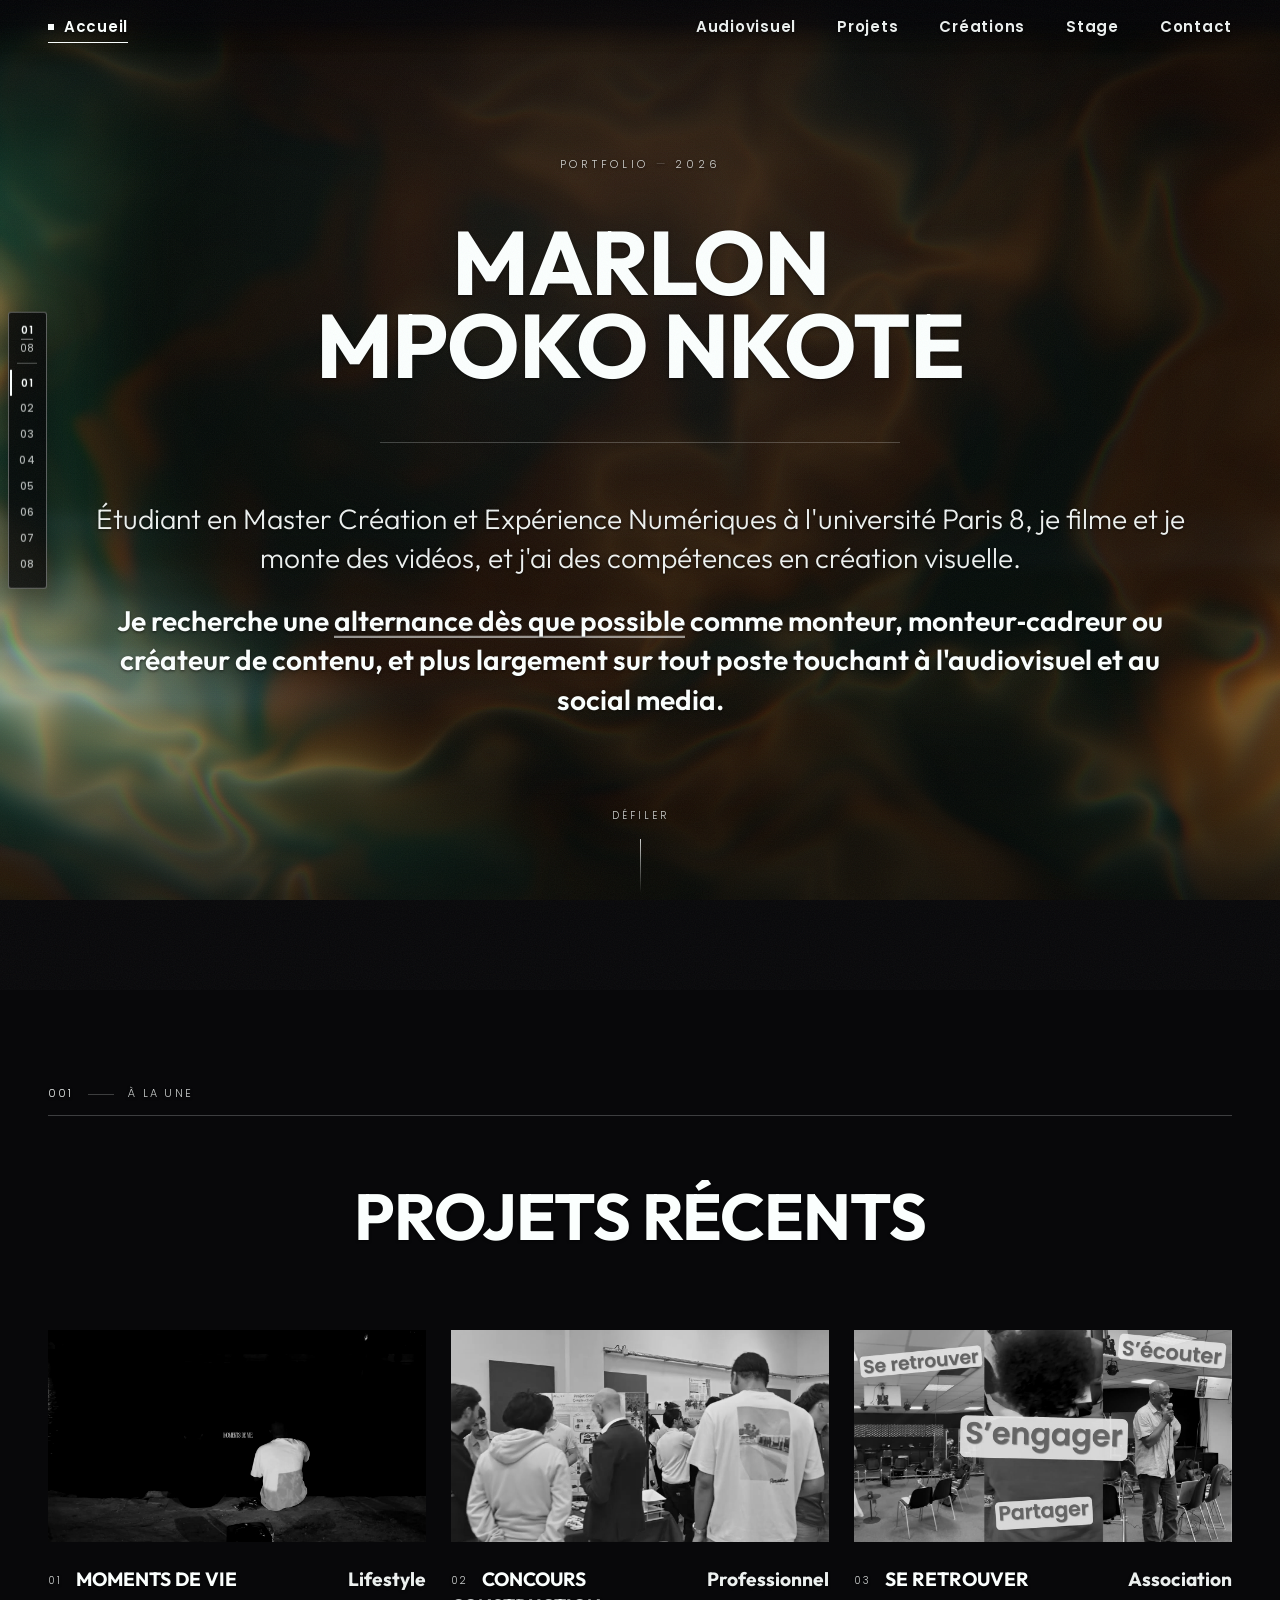
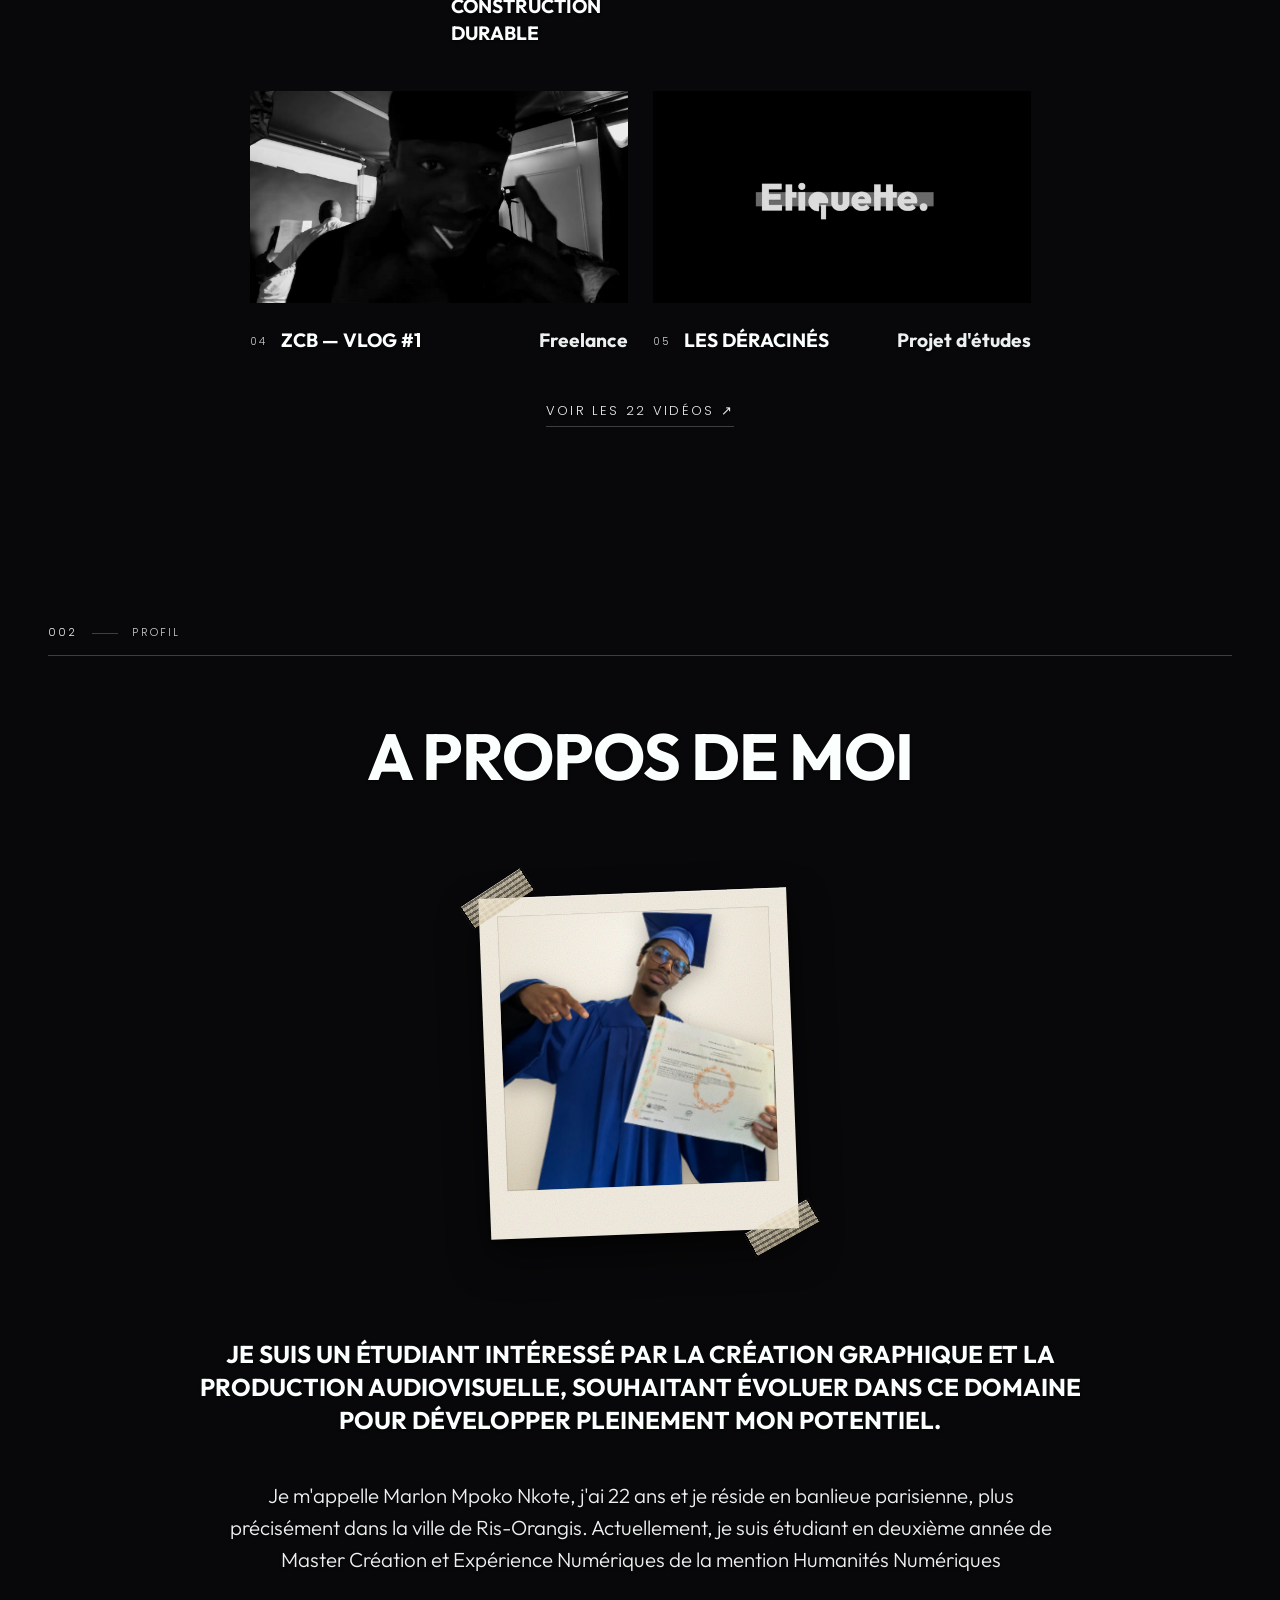
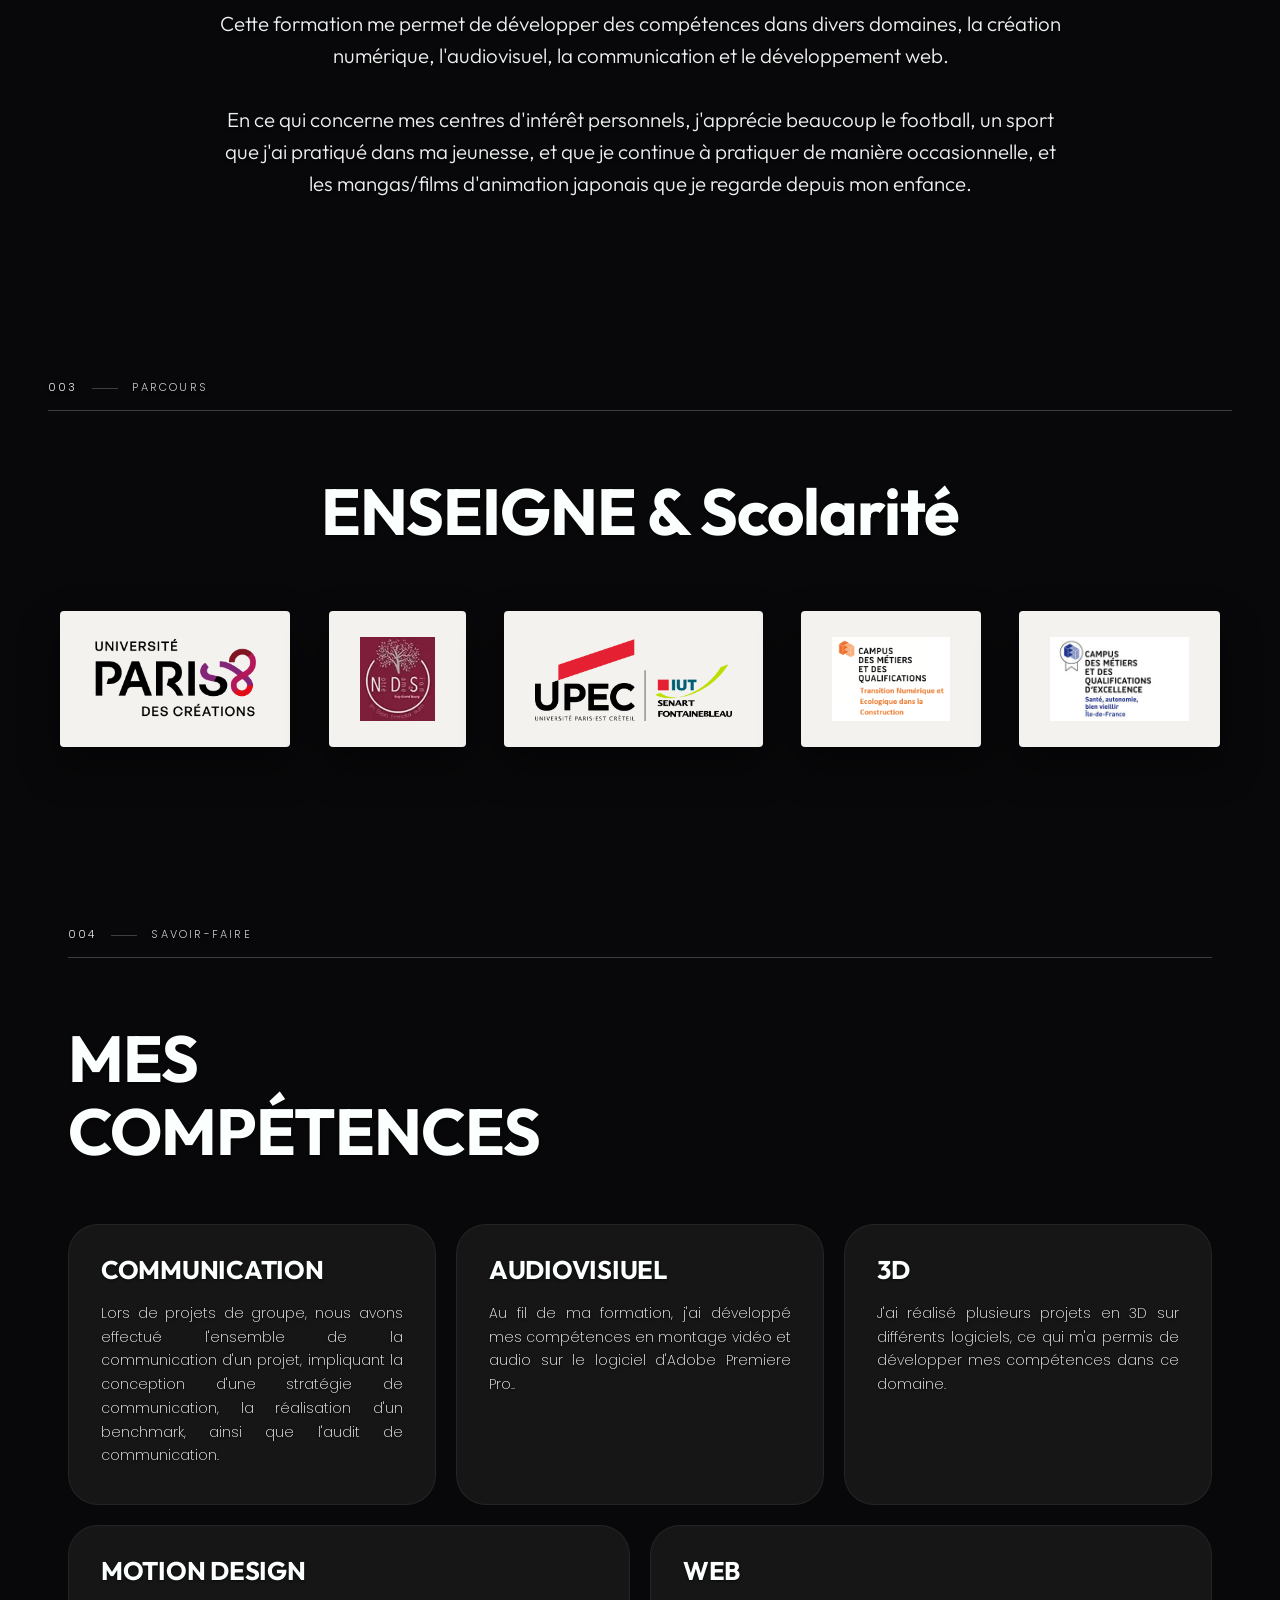
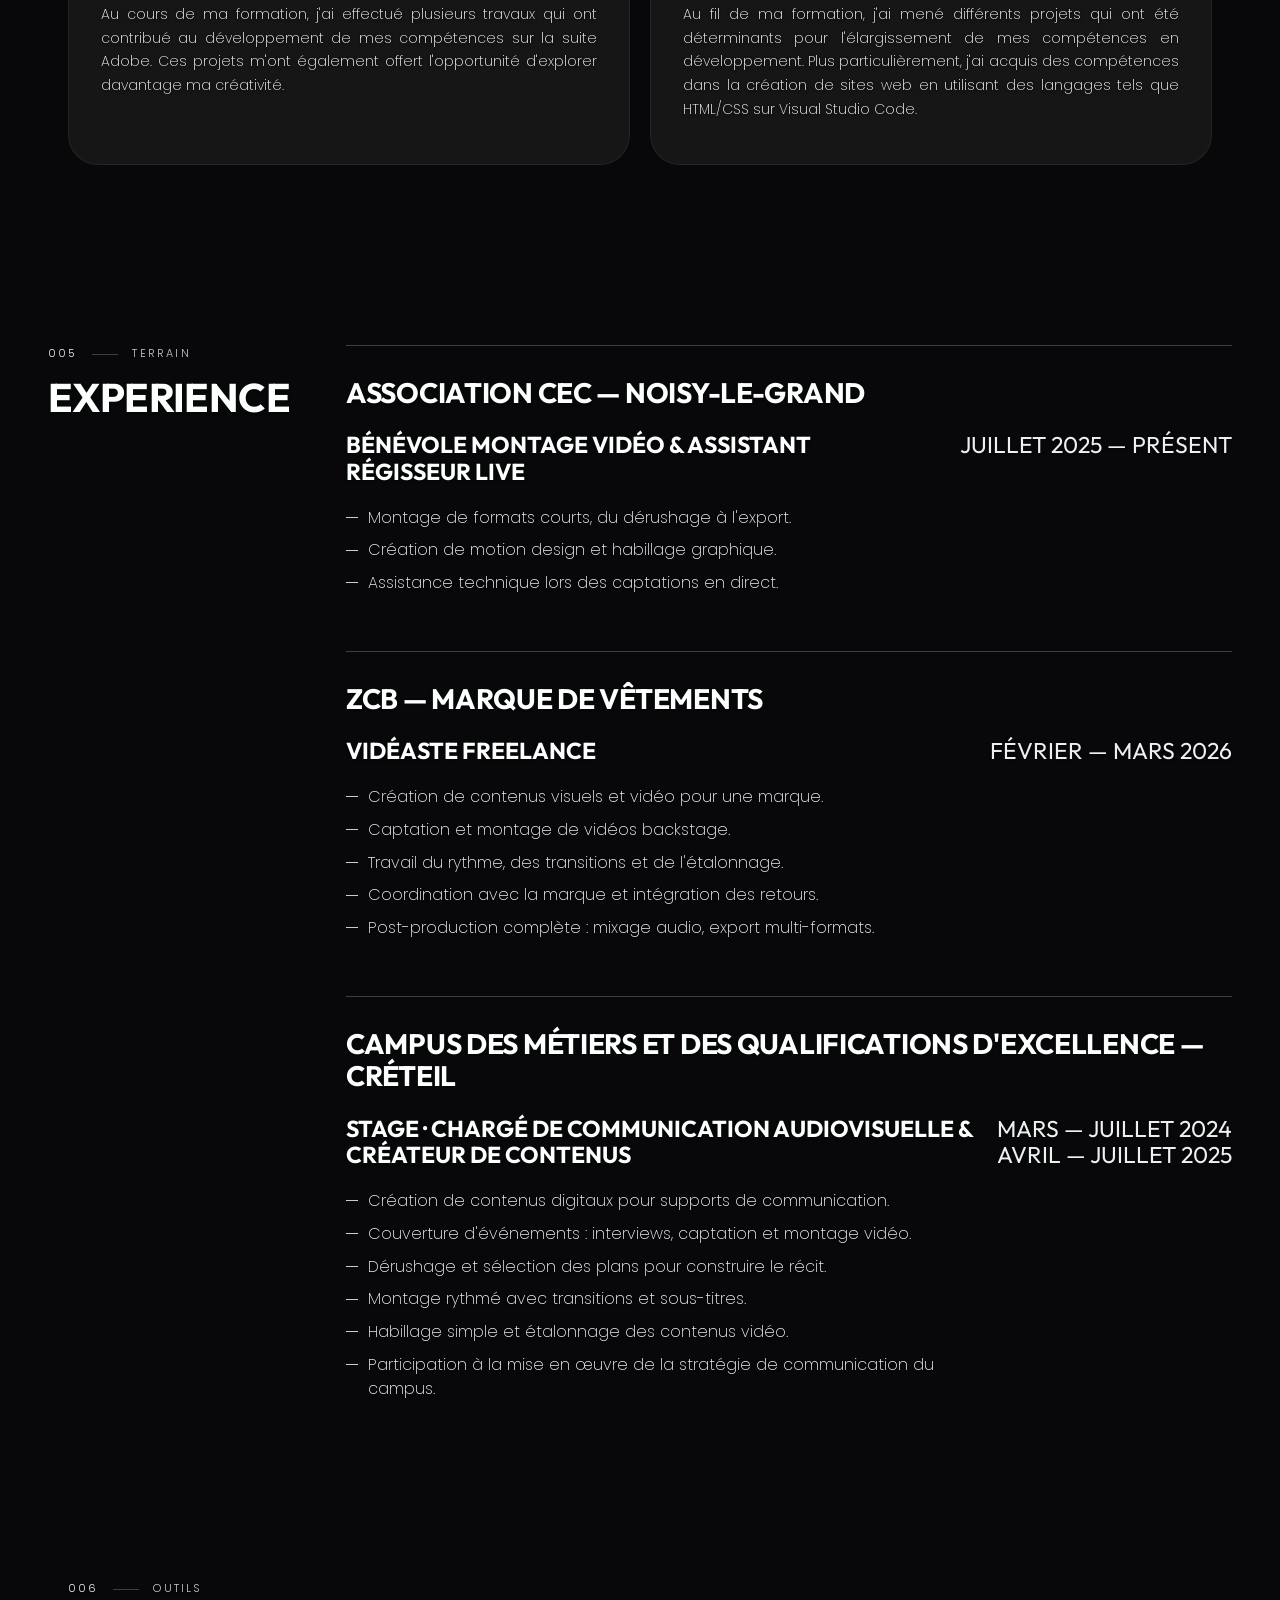
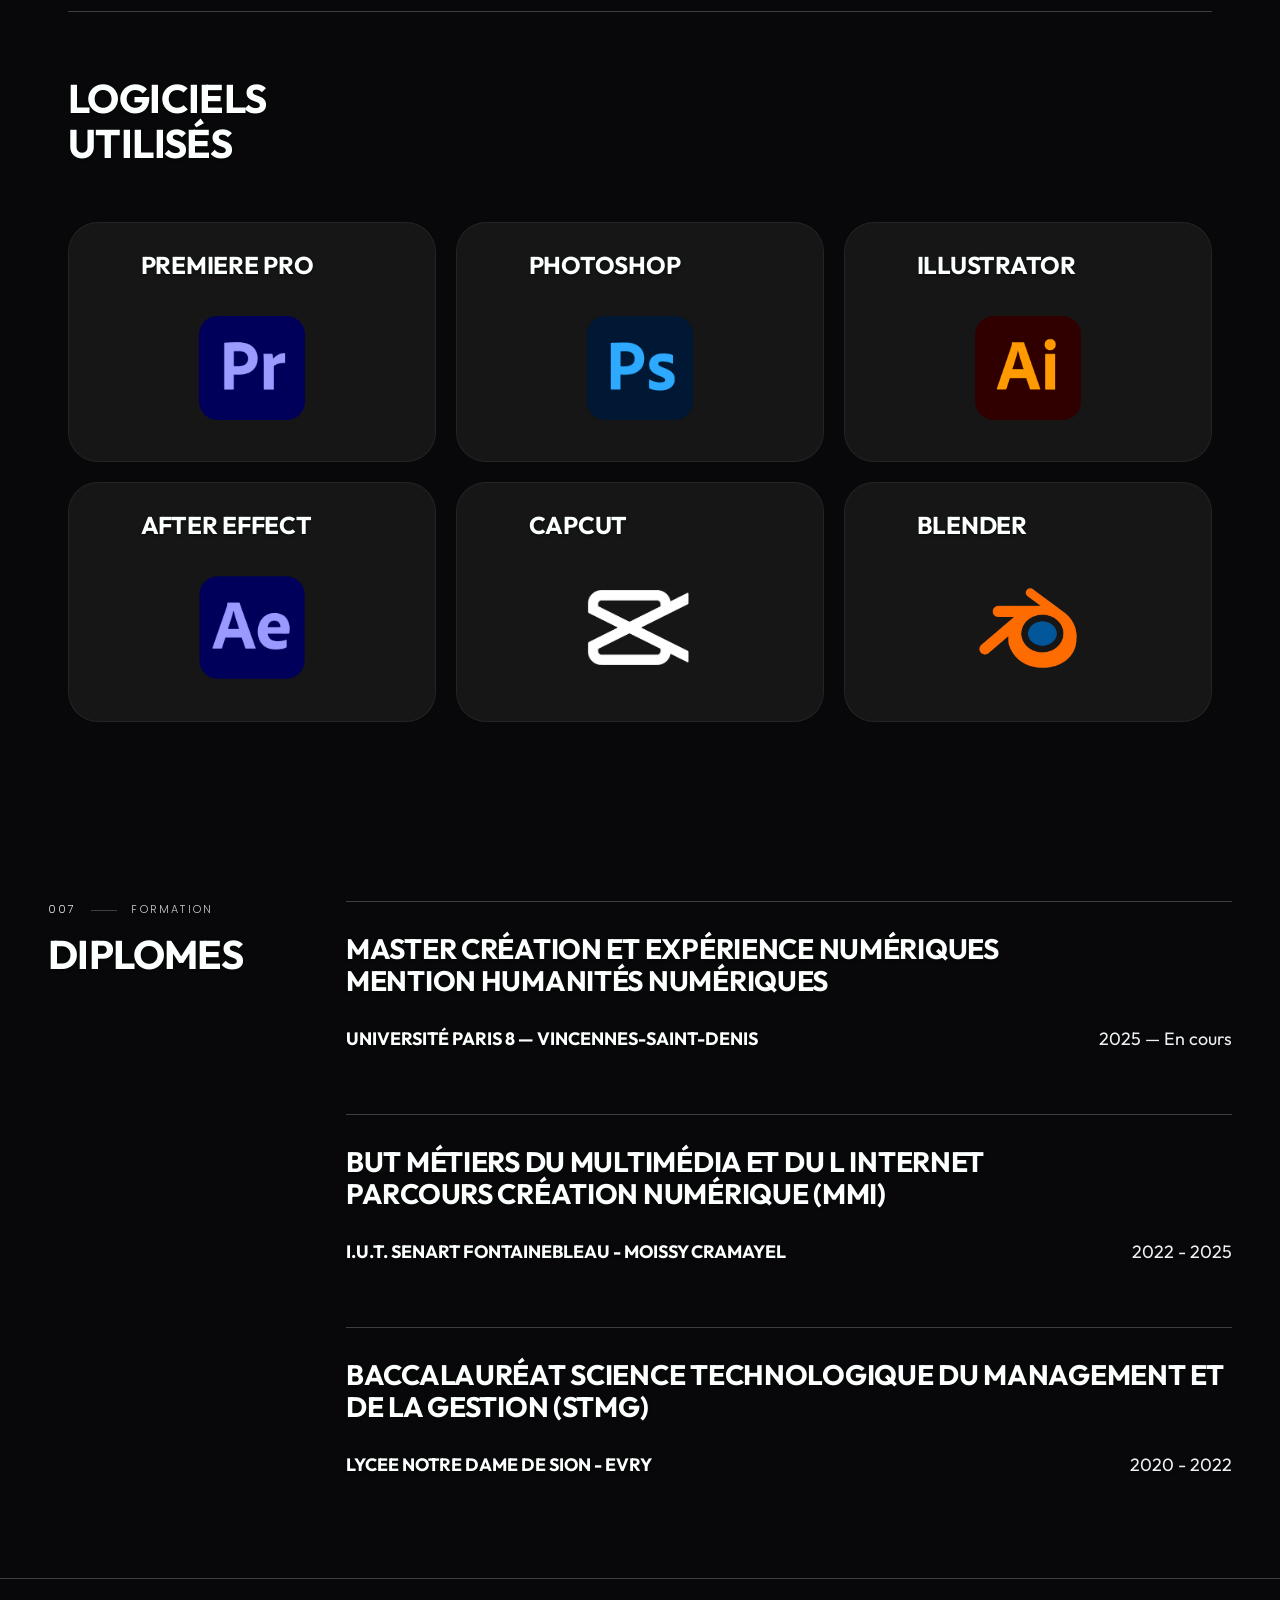
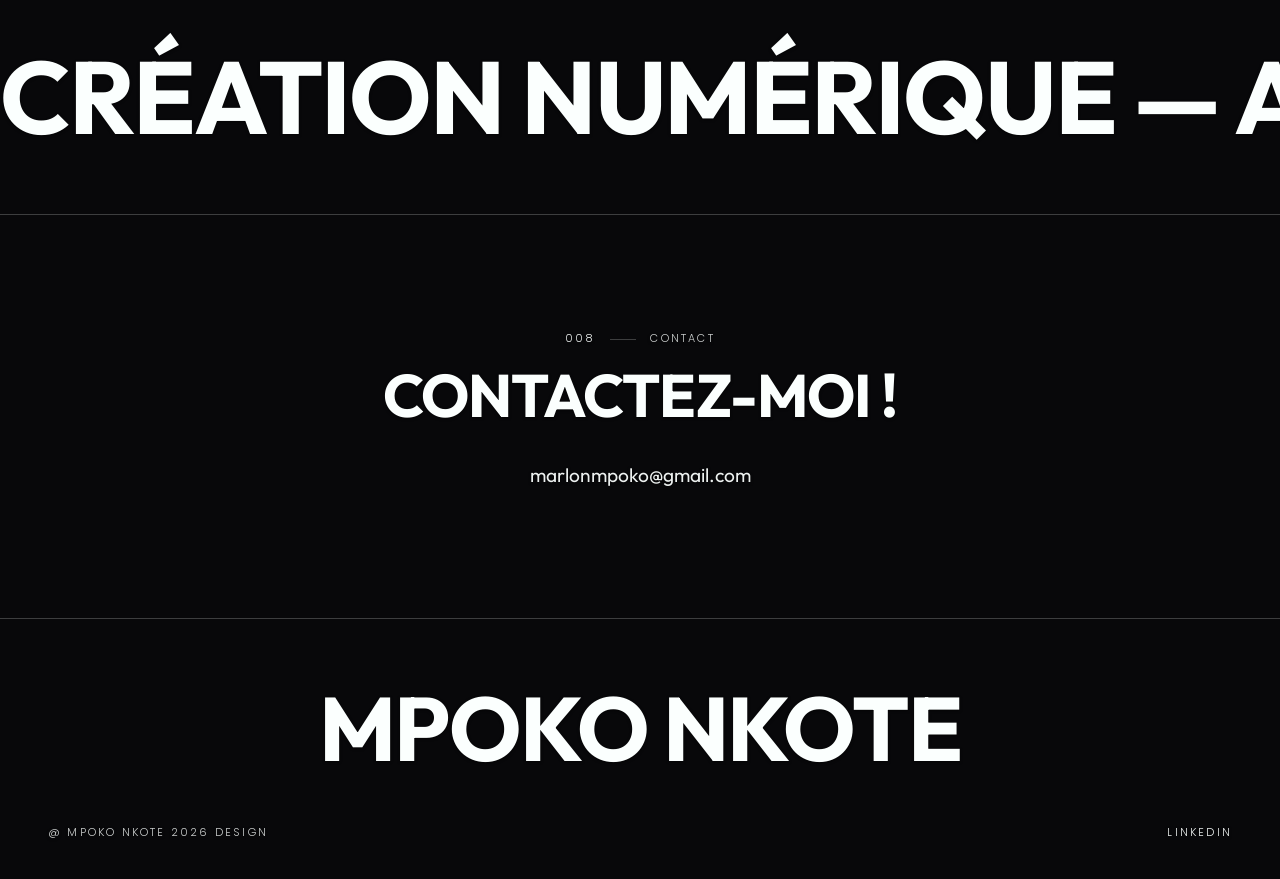
==== index.html @ e86a5567 "Accroche : alternance dès que possible Co-Authored-By: Claude Opus 5.5 <noreply@anthropic.com>" ====
<!DOCTYPE html>
<html lang="fr">
<head>
<meta charset="UTF-8">
<meta name="viewport" content="width=device-width, initial-scale=1">
<title>HOME | Portfom</title>
<meta name="description" content="Portfolio de Marlon Mpoko Nkote — étudiant en BUT Métiers du multimédia et de l'Internet, création graphique et production audiovisuelle.">

<link rel="preconnect" href="https://fonts.googleapis.com">
<link rel="preconnect" href="https://fonts.gstatic.com" crossorigin>
<link href="https://fonts.googleapis.com/css2?family=Outfit:wght@300;400;600;700&family=Poppins:wght@200;300;400;600&display=swap" rel="stylesheet">

<link rel="stylesheet" href="css/style.css?v=20261006b">
</head>
<body class="cinema">

<a class="skip-link" href="#main">Aller au contenu principal</a>

<!-- Texture + fil de progression (purement décoratifs) -->
<div class="grain" aria-hidden="true"></div>
<div class="cine" aria-hidden="true">
  <div class="cine__plan"></div>
  <div class="cine__plan"></div>
  <div class="cine__brume"></div>
  <div class="cine__halation"></div>
  <div class="cine__scrim"></div>
  <div class="cine__vignette"></div>
</div>
<div class="progress" aria-hidden="true"><span class="progress__bar"></span></div>

<!-- ============ HEADER ============ -->
<header class="site-header">
  <nav class="nav" aria-label="Navigation principale">
    <a class="nav__brand" href="index.html" aria-current="page">Accueil</a>
    <ul class="nav__list">
      <li><a href="audiovisuel.html">Audiovisuel</a></li>
      <li><a href="projets.html">Projets</a></li>
      <li><a href="creations.html">Créations</a></li>
      <li><a href="stage.html">Stage</a></li>
      <li><a href="contact.html">Contact</a></li>
    </ul>
  </nav>
</header>

<main id="main">

  <!-- ============ HERO ============ -->
  <section class="hero" id="top">
    <p class="hero__caption reveal">Portfolio <span>—</span> 2026</p>

    <h1 class="hero__name">
      <span class="reveal reveal--wipe">MARLON</span>
      <span class="reveal reveal--wipe" data-delay="1">MPOKO NKOTE</span>
    </h1>

    <hr class="rule reveal reveal--rule" data-delay="2">

    <p class="hero__tagline reveal" data-delay="3">
      Étudiant en Master Création et Expérience Numériques à l'université Paris&nbsp;8,
      je filme et je monte des vidéos, et j'ai des compétences en création visuelle.
    </p>

    <p class="hero__tagline hero__tagline--fort reveal" data-delay="4">
      Je recherche une <em>alternance dès que possible</em> comme monteur,
      monteur&#8209;cadreur ou créateur de contenu, et plus largement sur tout poste
      touchant à l'audiovisuel et au social&nbsp;media.
    </p>

    <p class="hero__scroll reveal" data-delay="5" aria-hidden="true">Défiler</p>
  </section>

  <!-- ============ PROJETS RÉCENTS — les réalisations audiovisuelles ============ -->
  <section class="projects" id="projets" data-plan="assets/img/cine/ciel-braise.webp" data-froid="#228866" data-sommaire="Projets" data-teinte="#f35e07">
    <div class="sec-meta reveal">
      <span class="sec-meta__num">001</span>
      <span class="sec-meta__cat">À la une</span>
    </div>
    <hr class="rule reveal reveal--rule">

    <h2 class="section-title section-title--xl section-title--center reveal reveal--wipe">PROJETS RÉCENTS</h2>

    <div class="projects__row projects__row--bobine">
      <article class="project">
        <a class="project__media reveal reveal--up" href="audiovisuel.html#lifestyle" aria-label="Vidéo Moments de vie">
          <img src="assets/img/video/moments-de-vie.jpg" alt="Moments de vie" loading="lazy">
        </a>
        <div class="project__meta reveal">
          <a class="project__name" href="audiovisuel.html#lifestyle"><span class="project__idx">01</span>MOMENTS DE VIE</a>
          <a class="project__year" href="audiovisuel.html#lifestyle">Lifestyle</a>
        </div>
      </article>

      <article class="project">
        <a class="project__media reveal reveal--up" data-delay="1" href="audiovisuel.html#professionnel" aria-label="Vidéo Concours construction durable">
          <img src="assets/img/video/concours-construction.jpg" alt="Concours construction durable" loading="lazy">
        </a>
        <div class="project__meta reveal" data-delay="1">
          <a class="project__name" href="audiovisuel.html#professionnel"><span class="project__idx">02</span>CONCOURS CONSTRUCTION DURABLE</a>
          <a class="project__year" href="audiovisuel.html#professionnel">Professionnel</a>
        </div>
      </article>

      <article class="project">
        <a class="project__media reveal reveal--up" data-delay="2" href="audiovisuel.html#association" aria-label="Vidéo Se retrouver">
          <img src="assets/img/video/cec-12-juillet.jpg" alt="Se retrouver" loading="lazy">
        </a>
        <div class="project__meta reveal" data-delay="2">
          <a class="project__name" href="audiovisuel.html#association"><span class="project__idx">03</span>SE RETROUVER</a>
          <a class="project__year" href="audiovisuel.html#association">Association</a>
        </div>
      </article>

      <article class="project">
        <a class="project__media reveal reveal--up" data-delay="3" href="audiovisuel.html#freelance" aria-label="Vidéo ZCB — Vlog #1">
          <img src="assets/img/video/zcb-vlog.jpg" alt="ZCB — Vlog #1" loading="lazy">
        </a>
        <div class="project__meta reveal" data-delay="3">
          <a class="project__name" href="audiovisuel.html#freelance"><span class="project__idx">04</span>ZCB — VLOG&nbsp;#1</a>
          <a class="project__year" href="audiovisuel.html#freelance">Freelance</a>
        </div>
      </article>

      <article class="project">
        <a class="project__media reveal reveal--up" data-delay="4" href="audiovisuel.html#projet-etudes" aria-label="Court-métrage Les Déracinés">
          <img src="assets/img/video/deracines.jpg" alt="Les Déracinés" loading="lazy">
        </a>
        <div class="project__meta reveal" data-delay="4">
          <a class="project__name" href="audiovisuel.html#projet-etudes"><span class="project__idx">05</span>LES DÉRACINÉS</a>
          <a class="project__year" href="audiovisuel.html#projet-etudes">Projet d'études</a>
        </div>
      </article>
    </div>

    <p class="projects__lien reveal">
      <a href="audiovisuel.html">Voir les 22 vidéos <span aria-hidden="true">↗</span></a>
    </p>
  </section>

  <!-- ============ A PROPOS ============ -->
  <section class="about" id="apropos" data-plan="assets/img/cine/heure-bleue.webp" data-froid="#446688" data-sommaire="Profil" data-teinte="#d7ad43">
    <div class="sec-meta reveal">
      <span class="sec-meta__num">002</span>
      <span class="sec-meta__cat">Profil</span>
    </div>
    <hr class="rule reveal reveal--rule">

    <h2 class="section-title section-title--xl section-title--center reveal reveal--wipe">A PROPOS DE MOI</h2>

    <figure class="scrap reveal">
      <div class="scrap__carte">
        <span class="scrap__ruban scrap__ruban--haut" aria-hidden="true"></span>
        <span class="scrap__ruban scrap__ruban--bas" aria-hidden="true"></span>
        <div class="scrap__vue">
          <img class="scrap__photo" src="assets/img/portrait-diplome.webp"
               alt="Marlon Mpoko Nkote en toge le jour de la remise des diplômes, montrant sa licence professionnelle"
               width="1100" height="1114" loading="lazy">
        </div>
      </div>
    </figure>

    <p class="about__statement reveal reveal--wipe">
      JE SUIS UN ÉTUDIANT INTÉRESSÉ PAR LA CRÉATION GRAPHIQUE ET LA PRODUCTION AUDIOVISUELLE,
      SOUHAITANT ÉVOLUER DANS CE DOMAINE POUR DÉVELOPPER PLEINEMENT MON POTENTIEL.
    </p>

    <div class="about__text reveal">
      <p>Je m'appelle Marlon Mpoko Nkote, j'ai 22 ans et je réside en banlieue parisienne, plus précisément dans la ville de Ris-Orangis. Actuellement, je suis étudiant en deuxième année de Master Création et Expérience Numériques de la mention Humanités Numériques</p>
      <p>Cette formation me permet de développer des compétences dans divers domaines, la création numérique, l'audiovisuel, la communication et le développement web.</p>
      <p>En ce qui concerne mes centres d'intérêt personnels, j'apprécie beaucoup le football, un sport que j'ai pratiqué dans ma jeunesse, et que je continue à pratiquer de manière occasionnelle, et les mangas/films d'animation japonais que je regarde depuis mon enfance.</p>
    </div>
  </section>

  <!-- ============ ENSEIGNE & SCOLARITÉ ============ -->
  <section class="schools" id="scolarite" data-plan="assets/img/cine/lumiere-emeraude.webp" data-froid="#004444" data-sommaire="Parcours" data-teinte="#aaaa88">
    <div class="sec-meta reveal">
      <span class="sec-meta__num">003</span>
      <span class="sec-meta__cat">Parcours</span>
    </div>
    <hr class="rule reveal reveal--rule">

    <h2 class="section-title section-title--xl section-title--center reveal reveal--wipe">ENSEIGNE &amp; Scolarité</h2>

    <ul class="schools__row reveal">
      <li><img src="assets/img/logo-paris8.png" alt="Université Paris 8 Vincennes-Saint-Denis" loading="lazy"></li>
      <li><img src="assets/img/logo-sion.png" alt="Lycée Notre-Dame de Sion" loading="lazy"></li>
      <li><img src="assets/img/logo-iut.png" alt="IUT Sénart-Fontainebleau" loading="lazy"></li>
      <li><img src="assets/img/logo-cmq-construction.png" alt="Campus des métiers et des qualifications — Construction" loading="lazy"></li>
      <li><img src="assets/img/logo-cmq-sante.jpg" alt="Campus des métiers et des qualifications — Santé, autonomie, bien vieillir" loading="lazy"></li>
    </ul>
  </section>

  <!-- ============ COMPÉTENCES ============ -->
  <section class="skills" id="creations" data-plan="assets/img/cine/lumiere-emeraude.webp" data-froid="#004444" data-sommaire="Compétences" data-teinte="#228866">
    <div class="sec-meta reveal">
      <span class="sec-meta__num">004</span>
      <span class="sec-meta__cat">Savoir-faire</span>
    </div>
    <hr class="rule reveal reveal--rule">

    <h2 class="section-title section-title--xl reveal reveal--wipe">MES<br>COMPÉTENCES</h2>

    <div class="skills__grid">
      <article class="card reveal">
        <h3 class="card__title">COMMUNICATION</h3>
        <p class="card__text">Lors de projets de groupe, nous avons effectué l'ensemble de la communication d'un projet, impliquant la conception d'une stratégie de communication, la réalisation d'un benchmark, ainsi que l'audit de communication.</p>
      </article>

      <article class="card reveal" data-delay="1">
        <h3 class="card__title">AUDIOVISIUEL</h3>
        <p class="card__text">Au fil de ma formation, j'ai développé mes compétences en montage vidéo et audio sur le logiciel d'Adobe Premiere Pro..</p>
      </article>

      <article class="card reveal" data-delay="2">
        <h3 class="card__title">3D</h3>
        <p class="card__text">J'ai réalisé plusieurs projets en 3D sur différents logiciels, ce qui m'a permis de développer mes compétences dans ce domaine.</p>
      </article>

      <article class="card card--wide reveal">
        <h3 class="card__title">MOTION DESIGN</h3>
        <p class="card__text">Au cours de ma formation, j'ai effectué plusieurs travaux qui ont contribué au développement de mes compétences sur la suite Adobe. Ces projets m'ont également offert l'opportunité d'explorer davantage ma créativité.</p>
      </article>

      <article class="card card--wide reveal" data-delay="1">
        <h3 class="card__title">WEB</h3>
        <p class="card__text">Au fil de ma formation, j'ai mené différents projets qui ont été déterminants pour l'élargissement de mes compétences en développement. Plus particulièrement, j'ai acquis des compétences dans la création de sites web en utilisant des langages tels que HTML/CSS sur Visual Studio Code.</p>
      </article>
    </div>
  </section>

  <!-- ============ EXPÉRIENCE ============ -->
  <section class="experience" id="stage" data-plan="assets/img/cine/heure-bleue.webp" data-froid="#664444" data-sommaire="Expérience" data-teinte="#446688">
    <div class="sec-side">
      <div class="sec-meta reveal">
        <span class="sec-meta__num">005</span>
        <span class="sec-meta__cat">Terrain</span>
      </div>
      <h2 class="section-title section-title--lg reveal reveal--wipe">EXPERIENCE</h2>
    </div>

    <div class="experience__list">
      <article class="job reveal">
        <h3 class="job__company">ASSOCIATION CEC — NOISY-LE-GRAND</h3>
        <div class="job__head">
          <span class="job__role">BÉNÉVOLE MONTAGE VIDÉO &amp; ASSISTANT RÉGISSEUR LIVE</span>
          <span class="job__date">JUILLET 2025 — PRÉSENT</span>
        </div>
        <ul class="job__tasks">
          <li>Montage de formats courts, du dérushage à l'export.</li>
          <li>Création de motion design et habillage graphique.</li>
          <li>Assistance technique lors des captations en direct.</li>
        </ul>
      </article>

      <article class="job reveal">
        <h3 class="job__company">ZCB — MARQUE DE VÊTEMENTS</h3>
        <div class="job__head">
          <span class="job__role">VIDÉASTE FREELANCE</span>
          <span class="job__date">FÉVRIER — MARS 2026</span>
        </div>
        <ul class="job__tasks">
          <li>Création de contenus visuels et vidéo pour une marque.</li>
          <li>Captation et montage de vidéos backstage.</li>
          <li>Travail du rythme, des transitions et de l'étalonnage.</li>
          <li>Coordination avec la marque et intégration des retours.</li>
          <li>Post-production complète : mixage audio, export multi-formats.</li>
        </ul>
      </article>

      <article class="job reveal">
        <h3 class="job__company">CAMPUS DES MÉTIERS ET DES QUALIFICATIONS D'EXCELLENCE — CRÉTEIL</h3>
        <div class="job__head">
          <span class="job__role">STAGE · CHARGÉ DE COMMUNICATION AUDIOVISUELLE &amp; CRÉATEUR DE CONTENUS</span>
          <span class="job__date">MARS — JUILLET 2024<br>AVRIL — JUILLET 2025</span>
        </div>
        <ul class="job__tasks">
          <li>Création de contenus digitaux pour supports de communication.</li>
          <li>Couverture d'événements : interviews, captation et montage vidéo.</li>
          <li>Dérushage et sélection des plans pour construire le récit.</li>
          <li>Montage rythmé avec transitions et sous-titres.</li>
          <li>Habillage simple et étalonnage des contenus vidéo.</li>
          <li>Participation à la mise en œuvre de la stratégie de communication du campus.</li>
        </ul>
      </article>
    </div>
  </section>

  <!-- ============ LOGICIELS ============ -->
  <section class="software" id="logiciels" data-plan="assets/img/cine/ciel-braise.webp" data-froid="#228866" data-sommaire="Logiciels" data-teinte="#eeaa22">
    <div class="sec-meta reveal">
      <span class="sec-meta__num">006</span>
      <span class="sec-meta__cat">Outils</span>
    </div>
    <hr class="rule reveal reveal--rule">

    <h2 class="section-title section-title--lg reveal reveal--wipe">LOGICIELS<br>UTILISÉS</h2>

    <div class="software__grid">
      <article class="soft reveal">
        <h3 class="soft__name">PREMIERE PRO</h3>
        <div class="soft__row">
          <img src="assets/img/premiere.png" alt="Adobe Premiere Pro" loading="lazy">
        </div>
      </article>

      <article class="soft reveal" data-delay="1">
        <h3 class="soft__name">PHOTOSHOP</h3>
        <div class="soft__row">
          <img src="assets/img/photoshop.png" alt="Adobe Photoshop" loading="lazy">
        </div>
      </article>

      <article class="soft reveal" data-delay="2">
        <h3 class="soft__name">ILLUSTRATOR</h3>
        <div class="soft__row">
          <img src="assets/img/illustrator.png" alt="Adobe Illustrator" loading="lazy">
        </div>
      </article>

      <article class="soft reveal">
        <h3 class="soft__name">AFTER EFFECT</h3>
        <div class="soft__row">
          <img src="assets/img/after-effects.png" alt="Adobe After Effects" loading="lazy">
        </div>
      </article>

      <article class="soft reveal" data-delay="1">
        <h3 class="soft__name">CAPCUT</h3>
        <div class="soft__row">
          <img src="assets/img/capcut.png" alt="CapCut" loading="lazy">
        </div>
      </article>

      <article class="soft reveal" data-delay="2">
        <h3 class="soft__name">BLENDER</h3>
        <div class="soft__row">
          <img src="assets/img/blender.png" alt="Blender" loading="lazy">
        </div>
      </article>
    </div>
  </section>

  <!-- ============ DIPLÔMES ============ -->
  <section class="diplomas" id="diplomes" data-plan="assets/img/cine/crepuscule.webp" data-froid="#886666" data-sommaire="Diplômes" data-teinte="#aa4422">
    <div class="sec-side">
      <div class="sec-meta reveal">
        <span class="sec-meta__num">007</span>
        <span class="sec-meta__cat">Formation</span>
      </div>
      <h2 class="section-title section-title--lg reveal reveal--wipe">DIPLOMES</h2>
    </div>

    <div class="diplomas__list">
      <article class="diploma reveal">
        <h3 class="diploma__title">
          MASTER CRÉATION ET EXPÉRIENCE NUMÉRIQUES<br>
          MENTION HUMANITÉS NUMÉRIQUES
        </h3>
        <div class="diploma__foot">
          <span class="diploma__school">UNIVERSITÉ PARIS 8 — VINCENNES-SAINT-DENIS</span>
          <span class="diploma__date">2025 — En cours</span>
        </div>
      </article>

      <article class="diploma reveal">
        <h3 class="diploma__title">
          BUT MÉTIERS DU MULTIMÉDIA ET DU L INTERNET<br>
          PARCOURS CRÉATION NUMÉRIQUE (MMI)
        </h3>
        <div class="diploma__foot">
          <span class="diploma__school">I.U.T. SENART FONTAINEBLEAU - MOISSY CRAMAYEL</span>
          <span class="diploma__date">2022 - 2025</span>
        </div>
      </article>

      <article class="diploma reveal">
        <h3 class="diploma__title">
          BACCALAURÉAT SCIENCE TECHNOLOGIQUE DU MANAGEMENT ET DE LA GESTION (STMG)
        </h3>
        <div class="diploma__foot">
          <span class="diploma__school">LYCEE NOTRE DAME DE SION - EVRY</span>
          <span class="diploma__date">2020 - 2022</span>
        </div>
      </article>
    </div>
  </section>

  <!-- ============ BANDEAU TYPOGRAPHIQUE ============ -->
  <div class="marquee" aria-hidden="true">
    <div class="marquee__track">
      <span>Création numérique — Audiovisuel — Motion design — Communication —&nbsp;</span>
      <span>Création numérique — Audiovisuel — Motion design — Communication —&nbsp;</span>
    </div>
  </div>

  <!-- ============ CONTACT ============ -->
  <section class="contact" id="contact" data-plan="assets/img/cine/ciel-braise.webp" data-froid="#228866" data-sommaire="Contact" data-teinte="#f35e07">
    <div class="sec-meta sec-meta--center reveal">
      <span class="sec-meta__num">008</span>
      <span class="sec-meta__cat">Contact</span>
    </div>

    <h2 class="contact__title reveal reveal--wipe"><a href="contact.html">CONTACTEZ-MOI !</a></h2>
    <a class="contact__mail reveal" data-delay="1" href="mailto:marlonmpoko@gmail.com">marlonmpoko@gmail.com</a>
  </section>

</main>

<!-- ============ FOOTER ============ -->
<footer class="site-footer">
  <p class="site-footer__name">MPOKO NKOTE</p>
  <div class="site-footer__bar">
    <span>@ MPOKO NKOTE 2026 DESIGN</span>
    <a href="https://www.linkedin.com/in/marlon-mpoko-nkote-088b88265/" target="_blank" rel="noopener">LINKEDIN</a>
  </div>
</footer>

<script src="js/main.js?v=20261006b"></script>
<script src="js/sommaire.js?v=20261006b"></script>
<script src="js/ambiance.js?v=20261006b"></script>
<script src="js/toile.js?v=20261006b"></script>
</body>
</html>
---- css/style.css ----
/* =========================================================
   Portfom — Marlon Mpoko Nkote
   Direction artistique : éditorial « papier noir »
   Monochrome, grain photo, filets typographiques, révélations
   en balayage. Aucune couleur ajoutée : la matière fait le reste.
   ========================================================= */

/* ---------- Design tokens ---------- */
:root{
  --black:      #000000;
  --card:       #161616;
  --card-wide:  #121212;
  --white:      #fbfffe;
  --muted:      #c9cccb;
  --line:       #323333;
  --faint:      #7a7f7e;   /* libellés d'index, très discrets */

  --display: 'Outfit', sans-serif;
  --body:    'Poppins', sans-serif;

  --container: 1240px;
  --gutter: clamp(1.25rem, 4vw, 3rem);

  --radius-card: 30px;
  --radius-img: 10px;

  --header-h: 54px;

  --ease: cubic-bezier(.22,.61,.36,1);
}

/* ---------- Reset ---------- */
*,
*::before,
*::after{ box-sizing: border-box; }

html{
  -webkit-text-size-adjust: 100%;
  scroll-behavior: smooth;
  scroll-padding-top: var(--header-h);
}

body{
  margin: 0;
  background: var(--black);
  color: var(--white);
  font-family: var(--body);
  font-weight: 400;
  line-height: 1.5;
  overflow-x: hidden;
  -webkit-font-smoothing: antialiased;
}

img{ max-width: 100%; display: block; }
ul{ margin: 0; padding: 0; list-style: none; }
a{ color: inherit; text-decoration: none; }
h1,h2,h3,p{ margin: 0; }

/* Dernier filet contre le débordement. Les titres, eux, sont rétrécis
   par js/main.js pour que le mot tienne entier sur sa ligne : cette
   règle ne devrait plus jamais avoir à s'appliquer sur eux. */
h1, h2, h3, h4, p, li, span, a, figcaption{
  overflow-wrap: break-word;
}
/* le navigateur applique 1em/40px par défaut aux figure : il rognait
   les cadres qui en sont faits (viewports de la page 3D notamment) */
figure{ margin: 0; }

::selection{ background: var(--white); color: var(--black); }

.skip-link{
  position: absolute;
  left: -9999px;
  top: 0;
  background: var(--white);
  color: var(--black);
  padding: .75rem 1.25rem;
  z-index: 100;
  font-size: .9rem;
}
.skip-link:focus{ left: 0; }

:focus-visible{
  outline: 2px solid var(--white);
  outline-offset: 4px;
}

/* =========================================================
   TEXTURE — grain photographique sur toute la page.
   C'est ce qui empêche le noir d'être un aplat mort.
   ========================================================= */
.grain{
  position: fixed;
  /* -10 % et non -50 % : l'ancien débord faisait peindre quatre fois
     la surface de l'écran à chaque image pour un déplacement de 3 %.
     Cette réserve suffit largement à masquer les bords. */
  inset: -10%;
  z-index: 60;
  pointer-events: none;
  opacity: .05;
  background-image: url("data:image/svg+xml,%3Csvg xmlns='http://www.w3.org/2000/svg' width='240' height='240'%3E%3Cfilter id='n'%3E%3CfeTurbulence type='fractalNoise' baseFrequency='.85' numOctaves='4' stitchTiles='stitch'/%3E%3C/filter%3E%3Crect width='100%25' height='100%25' filter='url(%23n)'/%3E%3C/svg%3E");
  background-size: 240px 240px;
  animation: grain-shift 6s steps(6) infinite;
}

@keyframes grain-shift{
  0%   { transform: translate3d(0, 0, 0); }
  20%  { transform: translate3d(-3%, 2%, 0); }
  40%  { transform: translate3d(2%, -3%, 0); }
  60%  { transform: translate3d(-2%, -2%, 0); }
  80%  { transform: translate3d(3%, 1%, 0); }
  100% { transform: translate3d(0, 0, 0); }
}

/* =========================================================
   MODE ALLÉGÉ — posé par js/toile.js quand la machine ne suit
   pas, après plusieurs paliers de dégradation du fond. On coupe
   alors ce qui coûte le plus cher au compositeur : les flous
   d'arrière-plan, recalculés à chaque image de défilement, et
   le grain animé. Le site garde son dessin, il perd sa texture.
   ========================================================= */
.allege .grain{ animation: none; opacity: .04; }
.allege .site-header::before,
.allege .sommaire,
.allege .hero__dispo{
  backdrop-filter: none !important;
  -webkit-backdrop-filter: none !important;
}
.allege .site-header::before{ background: rgba(4,4,7,.88); }
.allege .sommaire{ background: rgba(4,4,7,.92); }

/* =========================================================
   ATMOSPHÈRE CINÉMATIQUE — composant partagé
   Étalonné sur les photographies de référence : hautes lumières
   chaudes (#f35e07, #d7ad43, #de8137) contre ombres froides
   (#228866, #004444, #446688), luminance 44 à 89 sur 255.
   Piloté par js/ambiance.js : la teinte et le plan photographique
   glissent d'une section à l'autre au défilement.
   ========================================================= */
.cine{
  position: fixed;
  inset: 0;
  z-index: 0;
  pointer-events: none;
  overflow: hidden;
}

/* =========================================================
   ÉMULSION — la toile peinte par js/toile.js.
   Quand elle est là, elle remplace toutes les nappes CSS : une
   seule image, cohérente, plutôt que cinq calques qui se disputent.
   Les nappes restent en place si WebGL manque à l'appel.
   ========================================================= */
.cine__toile{
  position: absolute;
  inset: 0;
  width: 100%;
  height: 100%;
  display: block;
  /* peinte en basse définition et étirée : l'interpolation du
     navigateur fait un fondu que le shader n'aurait pas payé */
  image-rendering: auto;
}

.cine.has-toile .cine__plan,
.cine.has-toile .cine__brume,
.cine.has-toile .cine__halation,
.cine.has-toile .cine__scrim::after{ display: none; }

/* La toile porte déjà son vignettage et sa densité. Le scrim ne sert
   plus qu'à asseoir la colonne de texte, il peut être discret. */
.cine.has-toile .cine__scrim{
  background:
    radial-gradient(66% 50% at 50% 44%, rgba(4,4,7,.46) 10%, rgba(4,4,7,.22) 54%, rgba(4,4,7,0) 100%),
    linear-gradient(to bottom, rgba(4,4,7,.58), rgba(4,4,7,.04) 22%, rgba(4,4,7,.04) 76%, rgba(4,4,7,.62));
}
.cine.has-toile .cine__vignette{
  background:
    radial-gradient(130% 96% at 50% 46%, transparent 52%, rgba(0,0,0,.52) 100%),
    linear-gradient(to bottom, rgba(0,0,0,.34), transparent 18%, transparent 78%, rgba(0,0,0,.48));
}

/* --- plan photographique : la nappe de couleur la plus large,
       très floutée, qui donne la dominante de la section --- */
.cine__plan{
  position: absolute;
  inset: -8%;
  background-size: cover;
  background-position: center;
  opacity: 0;
  transform: scale(1.05);
  /* saturation poussée : ce n'est plus un gris flouté mais un lavis
     de couleur franche qui porte la dominante de la section */
  filter: blur(62px) saturate(3.1) contrast(1.32) brightness(1.02);
  transition: opacity 2.2s var(--ease), transform 12s linear;
}
.cine__plan.is-on{
  opacity: var(--plan-op, .82);
  transform: scale(1.16);           /* dérive lente, comme un travelling */
}

/* Scrim : il assoit le texte sur le lavis photographique.
   Il reste dense au centre, là où passe la colonne de texte, et
   s'ouvre franchement sur les bords pour laisser le décor flamber.
   Sans le mur d'images, le fond est une nappe continue et non plus
   une mosaïque : il peut être allégé sans gêner la lecture. */
.cine__scrim{
  position: absolute;
  inset: 0;
  background:
    radial-gradient(76% 60% at 50% 44%, rgba(6,6,8,.82) 16%, rgba(6,6,8,.52) 50%, rgba(6,6,8,.18) 100%),
    linear-gradient(to bottom, rgba(6,6,8,.78), rgba(6,6,8,.20) 26%, rgba(6,6,8,.20) 72%, rgba(6,6,8,.80));
}

/* Colorisation finale, posée par-dessus le scrim.
   mix-blend-mode: color ne reprend que la teinte et la saturation de
   cette couche, jamais sa luminance : le décor gagne une couleur
   franche et le contraste du texte, lui, ne bouge pas d'un pouce.
   Le mélange reste confiné à .cine, qui forme son propre contexte
   d'empilement — le texte de la page n'est jamais touché. */
.cine__scrim::after{
  content: "";
  position: absolute;
  inset: -10%;
  mix-blend-mode: color;
  opacity: .92;
  transition: background 1.6s var(--ease);
  background:
    radial-gradient(58% 52% at 16% 20%, var(--teinte, #de8137), transparent 72%),
    radial-gradient(54% 48% at 86% 70%, var(--froid, #228866), transparent 74%),
    radial-gradient(72% 44% at 52% 104%, var(--teinte, #de8137), transparent 76%);
}

/* --- brume colorée : trois nappes qui respirent --- */
.cine__brume{
  position: absolute;
  inset: -20%;
  transition: background 1.6s var(--ease);
  background:
    radial-gradient(44% 40% at 20% 26%, color-mix(in srgb, var(--teinte, #de8137) 58%, transparent), transparent 68%),
    radial-gradient(40% 36% at 80% 64%, color-mix(in srgb, var(--froid, #228866) 46%, transparent), transparent 70%),
    radial-gradient(48% 32% at 55% 92%, color-mix(in srgb, var(--teinte, #de8137) 30%, transparent), transparent 72%);
  animation: brume 28s ease-in-out infinite alternate;
}
@keyframes brume{
  from { transform: translate3d(0,0,0) scale(1); }
  to   { transform: translate3d(2%, -3%, 0) scale(1.12); }
}

/* repli si color-mix n'est pas gérée */
@supports not (background: color-mix(in srgb, red 10%, transparent)){
  .cine__brume{
    background: radial-gradient(44% 40% at 20% 26%, rgba(222,129,55,.28), transparent 68%);
  }
}

/* --- halation : le halo qui bave autour des hautes lumières.
       Deux foyers plutôt qu'un : le chaud en haut, le froid en bas,
       pour que l'image ne soit jamais monochrome. --- */
.cine__halation{
  position: absolute;
  inset: 0;
  mix-blend-mode: screen;
  background:
    radial-gradient(52% 38% at 22% 24%, rgba(243,94,7,.30), transparent 70%),
    radial-gradient(46% 34% at 82% 72%, rgba(64,180,190,.24), transparent 72%),
    radial-gradient(60% 34% at 54% 100%, rgba(215,173,67,.20), transparent 74%);
}

/* --- vignettage : indispensable au regard cinéma.
       Allégé au centre pour ne pas éteindre la couleur regagnée. --- */
.cine__vignette{
  position: absolute;
  inset: 0;
  background:
    radial-gradient(126% 94% at 50% 46%, transparent 46%, rgba(0,0,0,.66) 100%),
    linear-gradient(to bottom, rgba(0,0,0,.46), transparent 20%, transparent 76%, rgba(0,0,0,.6));
}

/* le contenu passe au-dessus de l'atmosphère */
.cine ~ main,
.cine ~ .site-footer{ position: relative; z-index: 1; }

/* =========================================================
   Les gris du site étaient calibrés pour du noir pur. Sur un fond
   photographique ils décrochent (mesuré à 1,9:1). Les pages
   cinématiques les remontent.
   ========================================================= */
.cinema{
  --faint: rgba(251,255,254,.80);
  --muted: rgba(251,255,254,.94);
  --line:  rgba(251,255,254,.22);
  background: #08080a;              /* légèrement chaud plutôt que noir absolu */
}

/* Le décor est monté beaucoup plus haut en couleur et en lumière.
   Plutôt que de le rabaisser, on donne au texte son propre appui :
   une ombre courte et sombre, invisible à l'œil, qui décolle chaque
   glyphe du fond quelle que soit la vignette qui passe derrière. */
.cinema main,
.cinema .site-header,
.cinema .site-footer{
  text-shadow: 0 1px 3px rgba(0,0,0,.62);
}
/* sauf là où le texte est déjà posé sur une plaque claire */
.cinema .artboard,
.cinema .epreuve,
.cinema .scrap__carte,
.cinema .schools__row li{ text-shadow: none; }

@media (prefers-reduced-motion: reduce){
  .cine__brume{ animation: none; }
  .cine__plan{ transition: opacity .2s linear; }
  .cine__plan.is-on{ transform: scale(1.05); }
}

/* ---------- Fil de progression de lecture ---------- */
.progress{
  position: fixed;
  top: 0; left: 0; right: 0;
  height: 2px;
  z-index: 70;
  pointer-events: none;
}
.progress__bar{
  display: block;
  height: 100%;
  background: var(--white);
  transform: scaleX(0);
  transform-origin: left;
}

/* =========================================================
   HEADER
   ========================================================= */
/* =========================================================
   EN-TÊTE — « le générique »
   Pas de barre posée sur la page : un fondu. Le voile sombre et
   le flou s'éteignent tous deux vers le bas au lieu de s'arrêter
   net, si bien qu'aucune arête ne vient couper l'image. La
   navigation flotte sur le décor comme un carton de générique.
   ========================================================= */
.site-header{
  position: sticky;
  top: 0;
  z-index: 50;
}

/* Le voile ET le flou vivent sur ce seul calque, masqué par un
   dégradé qui les éteint tous deux vers le bas. Porter le masque
   sur l'en-tête lui-même délaverait aussi le texte de la nav ;
   ici le texte reste franc, seul le fond se dissout. */
.site-header::before{
  content: "";
  position: absolute;
  inset: 0;
  z-index: -1;
  pointer-events: none;
  backdrop-filter: blur(10px) saturate(1.15);
  -webkit-backdrop-filter: blur(10px) saturate(1.15);
  background: linear-gradient(to bottom,
    rgba(4,4,7,.86) 0%,
    rgba(4,4,7,.66) 46%,
    rgba(4,4,7,.24) 78%,
    rgba(4,4,7,0)   100%);
  -webkit-mask-image: linear-gradient(to bottom, #000 40%, rgba(0,0,0,.5) 72%, transparent 100%);
          mask-image: linear-gradient(to bottom, #000 40%, rgba(0,0,0,.5) 72%, transparent 100%);
  transition: backdrop-filter .6s var(--ease);
}

/* filet bas : il s'efface aux deux extrémités plutôt que de barrer
   toute la largeur — c'est ce qui le rend discret et non pas raide */
.site-header::after{
  content: "";
  position: absolute;
  left: 0; right: 0; bottom: 0;
  height: 1px;
  pointer-events: none;
  background: linear-gradient(90deg,
    transparent, var(--line) 14%, var(--line) 86%, transparent);
  opacity: 0;
  transition: opacity .55s var(--ease);
}
.site-header.is-scrolled::after{ opacity: 1; }
.site-header.is-scrolled::before{
  backdrop-filter: blur(18px) saturate(1.25);
  -webkit-backdrop-filter: blur(18px) saturate(1.25);
}

.nav{
  height: var(--header-h);
  max-width: 1500px;
  margin-inline: auto;
  padding-inline: var(--gutter);
  display: flex;
  align-items: center;
  justify-content: space-between;
  gap: 1rem;
}

.nav__brand,
.nav__list a{
  font-family: var(--body);
  font-weight: 600;
  font-size: .9375rem;
  letter-spacing: .75px;
  color: var(--muted);
  position: relative;
  padding-block: .3rem;
  transition: color .45s var(--ease), letter-spacing .45s var(--ease);
}
.nav__brand:hover,
.nav__list a:hover{ color: var(--white); letter-spacing: 1.15px; }

/* Le repère de marque : un carré plein, écho aux index de section. */
.nav__brand{ padding-left: 1.05em; }
.nav__brand::before{
  content: "";
  position: absolute;
  left: 0;
  top: 50%;
  width: .42em; height: .42em;
  margin-top: -.21em;
  background: currentColor;
  transition: transform .5s var(--ease), background-color .5s var(--ease);
}
.nav__brand:hover::before{ transform: rotate(45deg) scale(1.15); }

.nav__list{
  display: flex;
  gap: clamp(1rem, 3.2vw, 2.75rem);
}

/* Soulignement : il se trace depuis la gauche et se retire par la droite. */
.nav__brand::after,
.nav__list a::after{
  content: "";
  position: absolute;
  left: 0;
  bottom: 0;
  width: 100%;
  height: 1px;
  background: currentColor;
  transform: scaleX(0);
  transform-origin: right;
  transition: transform .45s var(--ease);
}
.nav__brand:hover::after,
.nav__list a:hover::after{
  transform: scaleX(1);
  transform-origin: left;
}

/* =========================================================
   SIGNALÉTIQUE ÉDITORIALE — index de section + filet
   ========================================================= */
.sec-meta{
  display: flex;
  align-items: baseline;
  gap: .9rem;
  font-family: var(--body);
  font-weight: 300;
  font-size: .6875rem;              /* 11px */
  text-transform: uppercase;
  letter-spacing: .2em;
  color: var(--faint);
  margin-bottom: .9rem;
}
.sec-meta__num{ color: var(--muted); }
.sec-meta__cat::before{
  content: "";
  display: inline-block;
  width: 26px;
  height: 1px;
  background: var(--line);
  vertical-align: middle;
  margin-right: .9rem;
}
.sec-meta--center{ justify-content: center; }

.rule{
  border: 0;
  height: 1px;
  background: var(--line);
  margin: 0 0 clamp(2rem, 5vw, 4rem);
}

/* =========================================================
   HERO
   ========================================================= */
.hero{
  position: relative;
  padding: clamp(3.5rem, 8vw, 7rem) var(--gutter) clamp(4rem, 9vw, 8rem);
  text-align: center;
}
.hero::before{
  content: "";
  position: absolute;
  inset: -20% 0 0;
  pointer-events: none;
  background: radial-gradient(60% 55% at 50% 30%, rgba(251,255,254,.055), transparent 70%);
}
.hero > *{ position: relative; }

.hero__caption{
  font-family: var(--body);
  font-weight: 300;
  font-size: .6875rem;
  text-transform: uppercase;
  letter-spacing: .34em;
  color: var(--faint);
  margin-bottom: clamp(1.75rem, 4vw, 3rem);
}
.hero__caption span{ color: var(--line); }

.hero__name{
  font-family: var(--display);
  font-weight: 700;
  font-size: clamp(2.75rem, 9.5vw, 5.625rem);
  line-height: .92;
  letter-spacing: -0.015em;
  display: flex;
  flex-direction: column;
  align-items: center;
}

.hero .rule{
  max-width: 520px;
  margin: clamp(2rem, 5vw, 3.5rem) auto 0;
  transform-origin: center;
}

.hero__tagline{
  margin-top: clamp(2rem, 5vw, 3.5rem);
  font-family: var(--display);
  font-weight: 300;
  font-size: clamp(1rem, 2.2vw, 1.8125rem);
  line-height: 1.4;
  max-width: 1100px;
  margin-inline: auto;
  color: var(--muted);
}

/* La recherche d'alternance doit sauter aux yeux sans devenir un
   encart : même police, même corps, mais pleine graisse et blanc
   franc contre le gris de la ligne précédente. C'est le contraste
   qui la détache, pas une plaque posée autour. */
.hero__tagline--fort{
  margin-top: clamp(.9rem, 1.8vw, 1.5rem);
  font-weight: 600;
  color: var(--white);
}
/* la mention décisive, soulignée d'un filet qui ne touche pas les jambages */
.hero__tagline--fort em{
  font-style: normal;
  box-shadow: inset 0 -.08em 0 rgba(251,255,254,.55);
}

.hero__scroll{
  margin-top: clamp(3rem, 7vw, 5.5rem);
  font-family: var(--body);
  font-weight: 300;
  font-size: .625rem;
  text-transform: uppercase;
  letter-spacing: .3em;
  color: var(--faint);
}
.hero__scroll::after{
  content: "";
  display: block;
  width: 1px;
  height: 54px;
  margin: 1rem auto 0;
  background: linear-gradient(var(--faint), transparent);
  transform-origin: top;
  animation: scroll-cue 2.4s var(--ease) infinite;
}
@keyframes scroll-cue{
  0%   { transform: scaleY(0); opacity: 0; }
  35%  { opacity: 1; }
  100% { transform: scaleY(1); opacity: 0; }
}

/* =========================================================
   TITRES DE SECTION
   ========================================================= */
.section-title{
  font-family: var(--display);
  font-weight: 700;
  line-height: 1.12;
  letter-spacing: -0.015em;
}

.section-title--xl{ font-size: clamp(2.125rem, 5.6vw, 4.0625rem); }
.section-title--lg{ font-size: clamp(1.75rem, 3.4vw, 2.5rem); }
.section-title--center{ text-align: center; }

/* =========================================================
   PROJETS
   ========================================================= */
.projects{
  max-width: 1440px;
  margin-inline: auto;
  padding: clamp(3rem, 6vw, 5rem) var(--gutter) clamp(4rem, 9vw, 7rem);
}

.projects .section-title{ margin-bottom: clamp(2.5rem, 6vw, 5rem); }

/* variante pour les pages intérieures : l'en-tête de page fournit déjà l'espace haut */
.projects--flush{ padding-top: 0; }

.projects__row{
  display: grid;
  grid-template-columns: repeat(2, 1fr);
  gap: clamp(1rem, 2vw, 1.75rem);
}

/* Rangée de vidéos : trois de front, et surtout au format de l'image
   d'origine. La bande large des projets (3,34:1) convient à un logo
   posé sur son fond, jamais à un photogramme — elle couperait les
   têtes. Le 16/9 est le seul cadre honnête pour de la vidéo. */
/* Six demi-colonnes, chaque carte en prend deux : trois par rangée,
   et les deux de la seconde rangée peuvent se caler d'une demi-colonne
   pour rester centrées, en écho au titre de section. */
.projects__row--bobine{
  grid-template-columns: repeat(6, 1fr);
  row-gap: clamp(1.75rem, 3.5vw, 2.75rem);
}
.projects__row--bobine .project{ grid-column: span 2; }
.projects__row--bobine .project__media img{ aspect-ratio: 16 / 9; }
.projects__row--bobine .project:nth-child(4){ grid-column: 2 / span 2; }

@media (max-width: 1100px){
  /* deux par rangée ; la cinquième, seule, se centre */
  .projects__row--bobine{ grid-template-columns: repeat(4, 1fr); }
  .projects__row--bobine .project:nth-child(4){ grid-column: span 2; }
  .projects__row--bobine .project:nth-child(5){ grid-column: 2 / span 2; }
}

/* le renvoi vers la bobine complète, sous la rangée */
.projects__lien{
  margin-top: clamp(1.75rem, 3.5vw, 2.75rem);
  text-align: center;
}
.projects__lien a{
  font-family: var(--body);
  font-weight: 300;
  font-size: .8125rem;
  text-transform: uppercase;
  letter-spacing: .18em;
  color: var(--muted);
  border-bottom: 1px solid var(--line);
  padding-bottom: .35rem;
  transition: color .5s var(--ease), border-color .5s var(--ease);
}
.projects__lien a:hover{ color: var(--white); border-color: var(--white); }

.project{ display: block; }
.projects__row + .project,
.projects__row--spaced{ margin-top: clamp(2.5rem, 6vw, 5.5rem); }

.project__media{
  display: block;
  overflow: hidden;
  background: var(--card-wide);
}

.project__media img{
  width: 100%;
  height: 100%;
  object-fit: cover;
  aspect-ratio: 790 / 485;
  filter: grayscale(1) contrast(1.06) brightness(.92);
  transition: transform .9s var(--ease), filter .9s var(--ease), scale 1.6s var(--ease);
}
.project__media:hover img{
  filter: grayscale(0) contrast(1) brightness(1);
  transform: scale(1.035);
}

.project--wide{
  background: var(--card-wide);
  border-radius: 5px;
  padding: clamp(.75rem, 1.5vw, 1.25rem) clamp(.75rem, 1.5vw, 1.25rem) clamp(1.25rem, 2.5vw, 2rem);
}
.project--wide .project__media img{ aspect-ratio: 1606 / 481; }

.project__meta{
  display: flex;
  align-items: baseline;
  justify-content: space-between;
  gap: 1.5rem;
  margin-top: clamp(1rem, 2vw, 1.5rem);
}

.project__name,
.project__year{
  font-family: var(--display);
  font-weight: 700;
  font-size: clamp(.875rem, 1.5vw, 1.25rem);
  line-height: 1.4;
  position: relative;
}
.project__idx{
  font-family: var(--body);
  font-weight: 300;
  font-size: .625rem;
  letter-spacing: .2em;
  color: var(--faint);
  margin-right: .85rem;
  vertical-align: 2px;
}
.project__year{ color: var(--muted); }

.project__name::after{
  content:"";
  position:absolute;
  left:0; bottom:-2px;
  width:100%; height:1px;
  background: currentColor;
  transform: scaleX(0);
  transform-origin: right;
  transition: transform .5s var(--ease);
}
.project__name:hover::after{ transform: scaleX(1); transform-origin: left; }

/* =========================================================
   A PROPOS
   ========================================================= */
.about{
  padding: clamp(3rem, 7vw, 6rem) var(--gutter) clamp(4rem, 8vw, 7rem);
  max-width: 1400px;
  margin-inline: auto;
}

/* =========================================================
   SCRAPBOOK — la photo collée dans l'album
   La photographie est un détourage sur fond transparent : posée
   telle quelle sur une carte de papier crème, elle se lit comme
   une découpe collée. Deux morceaux de ruban la tiennent, la
   carte est légèrement de travers et projette son ombre.
   ========================================================= */
.scrap{
  margin: clamp(2.5rem, 5vw, 4rem) auto 0;
  width: min(380px, 74vw);
  /* la carte pivote : sans cette réserve, ses angles seraient rognés
     par le conteneur et le ruban dépasserait dans le vide */
  padding: clamp(1.25rem, 3vw, 2.25rem);
  perspective: 900px;
}

.scrap__carte{
  position: relative;
  /* marge basse plus large que les autres : c'est la proportion du
     tirage instantané, ce qui donne la carte sa silhouette même
     sans légende écrite dessus */
  padding: clamp(.85rem, 2vw, 1.15rem) clamp(.85rem, 2vw, 1.15rem) clamp(2.2rem, 5vw, 3rem);
  background: #f2ece0;
  transform: rotate(-2.2deg);
  transform-origin: 50% 60%;
  box-shadow:
    0 1px 0 rgba(255,255,255,.55) inset,
    0 18px 38px rgba(0,0,0,.55),
    0 3px 8px rgba(0,0,0,.4);
  transition: transform .8s var(--ease), box-shadow .8s var(--ease);
}
/* grain du papier : sans lui, le crème est un aplat de peinture */
.scrap__carte::after{
  content: "";
  position: absolute;
  inset: 0;
  pointer-events: none;
  opacity: .5;
  mix-blend-mode: multiply;
  background-image: url("data:image/svg+xml,%3Csvg xmlns='http://www.w3.org/2000/svg' width='160' height='160'%3E%3Cfilter id='p'%3E%3CfeTurbulence type='fractalNoise' baseFrequency='.9' numOctaves='3' stitchTiles='stitch'/%3E%3C/filter%3E%3Crect width='100%25' height='100%25' filter='url(%23p)' opacity='.32'/%3E%3C/svg%3E");
  background-size: 160px 160px;
}
.scrap:hover .scrap__carte{
  transform: rotate(-.6deg) translateY(-6px);
  box-shadow:
    0 1px 0 rgba(255,255,255,.55) inset,
    0 26px 52px rgba(0,0,0,.6),
    0 4px 10px rgba(0,0,0,.42);
}

/* --- les deux morceaux de ruban --- */
.scrap__ruban{
  position: absolute;
  z-index: 3;
  width: clamp(74px, 22%, 104px);
  height: 26px;
  background:
    repeating-linear-gradient(90deg,
      rgba(255,255,255,.16) 0 3px, rgba(255,255,255,0) 3px 7px),
    linear-gradient(180deg, rgba(226,214,186,.78), rgba(206,190,156,.72));
  box-shadow: 0 2px 6px rgba(0,0,0,.28);
  /* bords déchirés : un masque en dents de scie sur les deux petits côtés */
  -webkit-mask-image:
    linear-gradient(90deg, transparent 0 2px, #000 2px calc(100% - 2px), transparent calc(100% - 2px)),
    repeating-linear-gradient(0deg, #000 0 3px, rgba(0,0,0,.55) 3px 5px);
          mask-image:
    linear-gradient(90deg, transparent 0 2px, #000 2px calc(100% - 2px), transparent calc(100% - 2px)),
    repeating-linear-gradient(0deg, #000 0 3px, rgba(0,0,0,.55) 3px 5px);
  -webkit-mask-composite: source-in;
          mask-composite: intersect;
}
.scrap__ruban--haut{ top: -13px;   left: -18px;  transform: rotate(-31deg); }
.scrap__ruban--bas { bottom: -12px; right: -20px; transform: rotate(-27deg); }

/* --- la vue : la découpe posée sur le papier --- */
.scrap__vue{
  position: relative;
  background:
    radial-gradient(120% 95% at 50% 12%, #fbf7ee 0%, #e6ddcb 78%, #d9cfb9 100%);
  box-shadow: inset 0 0 0 1px rgba(20,18,14,.10);
  overflow: hidden;
}
.scrap__photo{
  display: block;
  width: 100%;
  height: auto;
  /* l'ombre suit le contour du détourage, pas un rectangle :
     c'est ce qui fait décoller la découpe de la page */
  filter: drop-shadow(0 6px 10px rgba(30,24,14,.34));
}


.about__statement{
  margin: clamp(2.5rem, 6vw, 4.25rem) auto 0;
  max-width: 950px;
  text-align: center;
  font-family: var(--display);
  font-weight: 700;
  font-size: clamp(1rem, 1.9vw, 1.5625rem);
  line-height: 1.35;
}

.about__text{
  margin: clamp(1.75rem, 3.5vw, 2.75rem) auto 0;
  max-width: 855px;
  text-align: center;
  font-family: var(--display);
  font-weight: 300;
  font-size: clamp(.95rem, 1.6vw, 1.4375rem);
  line-height: 1.55;
  color: var(--muted);
}
.about__text p + p{ margin-top: 1.6em; }

/* =========================================================
   ENSEIGNE & SCOLARITÉ
   ========================================================= */
.schools{
  padding: clamp(3rem, 6vw, 5rem) var(--gutter) clamp(4rem, 8vw, 7rem);
  max-width: 1560px;
  margin-inline: auto;
}

.schools__row{
  margin-top: clamp(2.5rem, 5vw, 4rem);
  display: flex;
  flex-wrap: wrap;
  align-items: center;
  justify-content: center;
  gap: clamp(1.5rem, 3vw, 2.75rem);
}
/* Deux de ces logos sont en encre sombre sur fond transparent : ils
   disparaissaient sur le fond noir. Une plaque claire les rend tous
   lisibles sans toucher à leurs couleurs de marque. */
.schools__row li{
  display: grid;
  place-items: center;
  padding: clamp(.9rem, 2vw, 1.6rem) clamp(1.1rem, 2.4vw, 2rem);
  background: #f4f2ee;
  border-radius: 4px;
  box-shadow: 0 18px 40px rgba(0,0,0,.45);
  transition: transform .5s var(--ease);
}
.schools__row li:hover{ transform: translateY(-5px); }

/* calibré pour que les cinq plaques tiennent sur une seule ligne :
   au-delà, la dernière se retrouvait seule sur une rangée orpheline */
.schools__row img{
  height: clamp(46px, 6.6vw, 104px);
  width: auto;
  object-fit: contain;
}

/* =========================================================
   COMPÉTENCES
   ========================================================= */
.skills{
  max-width: var(--container);
  margin-inline: auto;
  padding: clamp(3rem, 6vw, 5rem) var(--gutter) clamp(4rem, 8vw, 7rem);
}

.skills__grid{
  margin-top: clamp(2rem, 4.5vw, 3.5rem);
  display: grid;
  grid-template-columns: repeat(6, 1fr);
  gap: clamp(1rem, 1.6vw, 1.375rem);
}

.card{
  grid-column: span 2;
  background: var(--card);
  border: 1px solid rgba(251,255,254,.06);
  border-radius: var(--radius-card);
  padding: clamp(1.5rem, 2.4vw, 1.875rem) clamp(1.5rem, 2.6vw, 2rem) clamp(1.75rem, 2.8vw, 2.25rem);
  min-height: 240px;
  display: flex;
  flex-direction: column;
  gap: 1rem;
  transition: transform .6s var(--ease), border-color .6s var(--ease), background-color .6s var(--ease);
}
.card:hover{
  transform: translateY(-6px);
  background: #1a1a1a;
  border-color: rgba(251,255,254,.2);
}

.card--wide{ grid-column: span 3; }

.card__title{
  font-family: var(--display);
  font-weight: 700;
  font-size: clamp(1.25rem, 2vw, 1.75rem);
  line-height: 1.2;
  letter-spacing: -0.01em;
}

.card__text{
  font-family: var(--body);
  font-weight: 200;
  font-size: .875rem;
  line-height: 1.7;
  text-align: justify;
  text-justify: inter-word;
  color: var(--muted);
}

/* =========================================================
   EXPÉRIENCE / DIPLÔMES — libellé de gauche en position collante
   ========================================================= */
.experience,
.diplomas{
  max-width: 1440px;
  margin-inline: auto;
  padding: clamp(3rem, 6vw, 5rem) var(--gutter) clamp(4rem, 8vw, 7rem);
  display: grid;
  grid-template-columns: minmax(0, 250px) minmax(0, 1fr);
  gap: clamp(1.75rem, 4vw, 3rem);
  align-items: start;
}

.sec-side{
  position: sticky;
  top: calc(var(--header-h) + 2.5rem);
  align-self: start;
}

.experience__list{
  display: flex;
  flex-direction: column;
  gap: clamp(2.25rem, 4.5vw, 3.5rem);
}

.job{
  border-top: 1px solid var(--line);
  padding-top: clamp(1.25rem, 2.4vw, 2rem);
}

.job__company{
  font-family: var(--display);
  font-weight: 700;
  font-size: clamp(1.125rem, 2.2vw, 1.875rem);
  line-height: 1.15;
  letter-spacing: -0.01em;
}

.job__head{
  margin-top: clamp(1rem, 1.8vw, 1.75rem);
  display: flex;
  align-items: baseline;
  justify-content: space-between;
  gap: .5rem 1.5rem;
}
/* un intitulé long revient à la ligne dans sa colonne
   plutôt que de chasser la date sous lui : elle reste à droite */
.job__role{ flex: 1 1 auto; min-width: 0; }
.job__date{ flex: none; text-align: right; }

.job__role,
.job__date{
  font-family: var(--display);
  font-weight: 700;
  font-size: clamp(1rem, 1.8vw, 1.5625rem);
  line-height: 1.15;
}
.job__date{
  white-space: nowrap;
  font-weight: 400;
  color: var(--muted);
}

.job__tasks{
  margin-top: clamp(.9rem, 1.6vw, 1.4rem);
  display: flex;
  flex-direction: column;
  gap: .55rem;
  max-width: 640px;
}
.job__tasks li{
  font-family: var(--body);
  font-weight: 200;
  font-size: 1rem;
  line-height: 1.5;
  color: var(--muted);
  padding-left: 1.4rem;
  position: relative;
}
.job__tasks li::before{
  content: "";
  position: absolute;
  left: 0;
  top: .7em;
  width: 12px;
  height: 1px;
  background: var(--faint);
}

/* =========================================================
   LOGICIELS
   ========================================================= */
.software{
  max-width: var(--container);
  margin-inline: auto;
  padding: clamp(3rem, 6vw, 5rem) var(--gutter) clamp(4rem, 8vw, 7rem);
}

.software__grid{
  margin-top: clamp(2rem, 4.5vw, 3.5rem);
  display: grid;
  grid-template-columns: repeat(3, 1fr);
  gap: clamp(1rem, 1.6vw, 1.375rem);
}

.soft{
  background: var(--card);
  border: 1px solid rgba(251,255,254,.06);
  border-radius: var(--radius-card);
  padding: clamp(1.25rem, 2.2vw, 1.75rem) clamp(1.5rem, 2.6vw, 2.25rem) clamp(1.25rem, 2vw, 1.6rem);
  min-height: 240px;
  display: flex;
  flex-direction: column;
  gap: clamp(.75rem, 1.6vw, 1.25rem);
  transition: transform .6s var(--ease), border-color .6s var(--ease), background-color .6s var(--ease);
}
.soft:hover{
  transform: translateY(-6px);
  background: #1a1a1a;
  border-color: rgba(251,255,254,.2);
}

.soft__name{
  font-family: var(--display);
  font-weight: 700;
  font-size: clamp(1.125rem, 1.9vw, 1.75rem);
  line-height: 1.2;
  letter-spacing: -0.01em;
  padding-left: clamp(0rem, 3vw, 2.75rem);
}

/* Le pourcentage et la jauge ont disparu : l'icône n'a plus de
   voisin à qui céder la moitié de la rangée, elle se centre. */
.soft__row{
  flex: 1;
  display: flex;
  align-items: center;
  justify-content: center;
}
/* Non cliquables : couleur permanente.
   Cadre carré et non hauteur libre : les marques n'ont pas toutes les
   mêmes proportions — celle de CapCut est une fois et demie plus large
   que haute — et à hauteur égale la plus allongée écrasait les autres.
   En les inscrivant toutes dans le même carré, c'est l'encombrement
   qui s'aligne, quelle que soit la forme. */
.soft__row img{
  width: clamp(64px, 8.3vw, 107px);
  height: clamp(64px, 8.3vw, 107px);
  object-fit: contain;
}

/* =========================================================
   DIPLÔMES
   ========================================================= */
.diplomas__list{
  display: flex;
  flex-direction: column;
  gap: clamp(2.5rem, 5vw, 4.5rem);
}

.diploma{
  border-top: 1px solid var(--line);
  padding-top: clamp(1.25rem, 2.4vw, 2rem);
}

.diploma__title{
  font-family: var(--display);
  font-weight: 700;
  font-size: clamp(1.125rem, 2.2vw, 1.875rem);
  line-height: 1.15;
  letter-spacing: -0.01em;
}

.diploma__foot{
  margin-top: clamp(1.25rem, 2.4vw, 2.25rem);
  display: flex;
  flex-wrap: wrap;
  align-items: baseline;
  justify-content: space-between;
  gap: .5rem 1.5rem;
}

.diploma__school,
.diploma__date{
  font-family: var(--display);
  font-weight: 700;
  font-size: clamp(.875rem, 1.4vw, 1.25rem);
  line-height: 1.2;
}
.diploma__date{
  white-space: nowrap;
  font-weight: 400;
  color: var(--muted);
}

/* =========================================================
   BANDEAU TYPOGRAPHIQUE — les compétences qui défilent
   ========================================================= */
.marquee{
  overflow: hidden;
  padding-block: clamp(2rem, 5vw, 4rem);
  border-block: 1px solid var(--line);
  user-select: none;
}
.marquee__track{
  display: flex;
  width: max-content;
  animation: marquee 46s linear infinite;
}
.marquee__track span{
  font-family: var(--display);
  font-weight: 700;
  font-size: clamp(2.25rem, 8vw, 7rem);
  line-height: 1.05;
  text-transform: uppercase;
  letter-spacing: -0.02em;
  white-space: nowrap;
  color: var(--white);
}
@keyframes marquee{
  from { transform: translateX(0); }
  to   { transform: translateX(-50%); }
}

/* =========================================================
   CONTACT
   ========================================================= */
.contact{
  padding: clamp(4rem, 9vw, 8rem) var(--gutter) clamp(5rem, 10vw, 9rem);
  text-align: center;
}

.contact__title{
  font-family: var(--display);
  font-weight: 700;
  font-size: clamp(2rem, 5.2vw, 3.75rem);
  line-height: 1.15;
  letter-spacing: -0.015em;
}
.contact__title a{ display: inline-block; }
.contact__title a:hover{ opacity: .7; }

.contact__mail{
  display: inline-block;
  margin-top: clamp(1.25rem, 2.4vw, 2rem);
  font-family: var(--display);
  font-weight: 400;
  font-size: clamp(.9375rem, 1.5vw, 1.25rem);
  color: var(--muted);
  position: relative;
}
.contact__mail::after{
  content:"";
  position:absolute;
  left:0; bottom:-3px;
  width:100%; height:1px;
  background: currentColor;
  transform: scaleX(0);
  transform-origin: right;
  transition: transform .5s var(--ease);
}
.contact__mail:hover::after{ transform: scaleX(1); transform-origin: left; }

/* =========================================================
   FOOTER
   ========================================================= */
.site-footer{
  border-top: 1px solid var(--line);
  padding: clamp(2.5rem, 5vw, 4rem) 0 clamp(1.5rem, 3vw, 2.5rem);
}

.site-footer__name{
  text-align: center;
  font-family: var(--display);
  font-weight: 700;
  font-size: clamp(2.25rem, 8.5vw, 5.625rem);
  line-height: 1;
  letter-spacing: -0.02em;
  padding-inline: var(--gutter);
}

.site-footer__bar{
  margin-top: clamp(2rem, 4vw, 3.25rem);
  max-width: 1500px;
  margin-inline: auto;
  padding-inline: var(--gutter);
  display: flex;
  align-items: center;
  justify-content: space-between;
  gap: 1rem;
  font-family: var(--body);
  font-weight: 300;
  font-size: .6875rem;
  text-transform: uppercase;
  letter-spacing: .2em;
  color: var(--faint);
}
.site-footer__bar a{ position: relative; color: var(--muted); }
.site-footer__bar a::after{
  content:"";
  position:absolute;
  left:0; bottom:-2px;
  width:100%; height:1px;
  background: currentColor;
  transform: scaleX(0);
  transform-origin: right;
  transition: transform .5s var(--ease);
}
.site-footer__bar a:hover::after{ transform: scaleX(1); transform-origin: left; }

/* =========================================================
   PAGES INTÉRIEURES — en-tête commun
   ========================================================= */
.page-hero{
  max-width: 1440px;
  margin-inline: auto;
  padding: clamp(3rem, 7vw, 6rem) var(--gutter) clamp(2rem, 4vw, 3.25rem);
}

.page-hero__title{
  font-family: var(--display);
  font-weight: 700;
  font-size: clamp(2.5rem, 8vw, 5.625rem);
  line-height: .95;
  letter-spacing: -0.025em;
  margin-block: clamp(.75rem, 2vw, 1.5rem) clamp(1.5rem, 3.5vw, 2.5rem);
}

.page-hero__intro{
  font-family: var(--display);
  font-weight: 300;
  font-size: clamp(1rem, 1.9vw, 1.6rem);
  line-height: 1.45;
  color: var(--muted);
  max-width: 60ch;
  margin-top: clamp(1.5rem, 3.5vw, 2.5rem);
}

/* Navigation : page courante — pleine lumière, index tenu affiché
   et soulignement déjà tracé. */
.nav__list a[aria-current="page"],
.nav__brand[aria-current="page"]{ color: var(--white); }

.nav__list a[aria-current="page"]::after,
.nav__brand[aria-current="page"]::after{
  transform: scaleX(1);
  transform-origin: left;
}

/* =========================================================
   CRÉATIONS — tuiles à libellé incrusté
   ========================================================= */
.tiles{
  max-width: 1440px;
  margin-inline: auto;
  padding: 0 var(--gutter) clamp(4rem, 9vw, 7rem);
  display: grid;
  grid-template-columns: repeat(2, 1fr);
  gap: clamp(1rem, 2vw, 1.75rem);
}

.tile{
  position: relative;
  display: block;
  overflow: hidden;
  background: var(--card-wide);
}
.tile--wide{ grid-column: 1 / -1; }

.tile img{
  width: 100%;
  aspect-ratio: 758 / 463;
  object-fit: cover;
  filter: grayscale(1) brightness(.5) contrast(1.05);
  transition: transform 1s var(--ease), filter 1s var(--ease), scale 1.6s var(--ease);
}
.tile--wide img{ aspect-ratio: 1506 / 436; }
.tile:hover img{
  filter: grayscale(0) brightness(.72) contrast(1);
  transform: scale(1.04);
}

.tile__label{
  position: absolute;
  inset: 0;
  display: grid;
  place-items: center;
  text-align: center;
  padding: 1rem;
  font-family: var(--display);
  font-weight: 700;
  font-size: clamp(1.75rem, 5vw, 5rem);
  line-height: 1;
  letter-spacing: -0.03em;
  transition: letter-spacing .8s var(--ease);
}
.tile:hover .tile__label{ letter-spacing: 0em; }

.tile::after{
  content: "";
  position: absolute;
  inset: 0;
  border: 1px solid transparent;
  transition: border-color .7s var(--ease);
  pointer-events: none;
}
.tile:hover::after{ border-color: rgba(251,255,254,.28); }

/* =========================================================
   STAGE — chapitres éditoriaux
   ========================================================= */
.chapter{
  max-width: 1440px;
  margin-inline: auto;
  padding: clamp(2.5rem, 5vw, 4.5rem) var(--gutter);
  display: grid;
  grid-template-columns: minmax(0, 250px) minmax(0, 1fr);
  gap: clamp(1.75rem, 4vw, 3rem);
  align-items: start;
}
.chapter + .chapter{ border-top: 1px solid var(--line); }

.chapter__title{
  font-family: var(--display);
  font-weight: 700;
  font-size: clamp(1.4rem, 2.6vw, 2.1875rem);
  line-height: 1.15;
  letter-spacing: -0.015em;
}
.chapter__sub{
  margin-top: .6rem;
  font-family: var(--display);
  font-weight: 300;
  font-size: clamp(1rem, 1.7vw, 1.4rem);
  line-height: 1.25;
  color: var(--muted);
}

/* Justifié, sur toute la largeur de la colonne.
   Le cap à 68ch arrêtait les lignes bien avant le bord et laissait
   un tiers de la colonne vide : le bloc de texte semblait décalé
   par rapport aux galeries qui, elles, vont au bord. En occupant
   toute la largeur, la justification a assez de mots par ligne pour
   répartir les espaces sans creuser de trous. */
.chapter__body p{
  font-family: var(--body);
  font-weight: 200;
  font-size: .9375rem;
  line-height: 1.85;
  color: var(--muted);
  text-align: justify;
  text-justify: inter-word;
  max-width: none;
}
.chapter__body p + p{ margin-top: 1.5em; }

.chapter__gallery{
  margin-top: clamp(1.75rem, 3.5vw, 2.75rem);
  display: grid;
  grid-template-columns: repeat(auto-fit, minmax(190px, 1fr));
  gap: clamp(.75rem, 1.5vw, 1.25rem);
  /* les pièces n'ont pas toutes le même format : on les aligne par le
     haut et on les centre plutôt que de les forcer dans un même moule */
  align-items: start;
  justify-items: center;
}
/* Images de galerie : non cliquables, donc toujours en couleur.
   Seules les images qui mènent à une autre page gardent le noir et blanc
   au repos (voir .project__media et .tile).

   Dimensionnement intrinsèque : chaque pièce garde ses proportions et
   n'est jamais agrandie au-delà de sa définition. Un cadre 16/10 imposé
   à tout le monde amputait les documents verticaux — l'étiquette de
   bière (3000×4000) perdait le goulot et le culot de la bouteille. */
.chapter__gallery img{
  width: auto;
  max-width: 100%;
  height: auto;
  max-height: 78vh;              /* un A4 ne doit pas manger deux écrans */
  background: var(--card-wide);
}
.chapter__gallery a{ display: block; overflow: hidden; background: var(--card-wide); }

.tag{
  display: inline-block;
  margin-top: clamp(1.5rem, 3vw, 2.25rem);
  padding: .6rem 1.15rem;
  border: 1px solid var(--line);
  border-radius: 999px;
  font-family: var(--body);
  font-weight: 300;
  font-size: .6875rem;
  text-transform: uppercase;
  letter-spacing: .16em;
  color: var(--faint);
  transition: border-color .5s var(--ease), color .5s var(--ease);
}
.tag:hover{ border-color: var(--faint); color: var(--muted); }

/* =========================================================
   PAGE PROJET — étude de cas
   ========================================================= */
.case-facts{
  display: flex;
  flex-wrap: wrap;
  gap: 1rem clamp(2rem, 5vw, 4.5rem);
  margin-top: clamp(1.5rem, 3vw, 2.25rem);
}
.case-facts > div{ display: flex; flex-direction: column; gap: .4rem; }
.case-facts dt,
.case-facts__key{
  font-family: var(--body);
  font-weight: 300;
  font-size: .6875rem;
  text-transform: uppercase;
  letter-spacing: .2em;
  color: var(--faint);
}
.case-facts__val{
  font-family: var(--display);
  font-weight: 700;
  font-size: clamp(.9375rem, 1.4vw, 1.25rem);
}

.case-cover{
  max-width: 1440px;
  margin: clamp(2rem, 4vw, 3.25rem) auto 0;
  padding-inline: var(--gutter);
}
/* Non cliquable : couleur permanente.
   Taille intrinsèque plafonnée : la couverture de Nonante ne fait que
   629 px de large à la source, l'étirer sur 1 300 la rendait floue. */
.case-cover{ display: flex; justify-content: center; }
.case-cover img{
  width: auto;
  max-width: 100%;
  height: auto;
  max-height: 60vh;
  background: var(--card-wide);
  padding: clamp(1.5rem, 5vw, 4rem);
}

/* Certains logos sont dessinés en blanc sur fond sombre. Posés sur la
   plaque translucide d'une page colorée, ils se noient dans la teinte
   du fond — c'est le cas de NOUS sur son jaune. On leur rend le noir
   pour lequel ils ont été conçus. */
.case-cover--noir img{
  background: #000;
  box-shadow: 0 20px 48px rgba(0,0,0,.32);
}

.case-intro{
  max-width: 1440px;
  margin-inline: auto;
  padding: clamp(2rem, 4vw, 3.25rem) var(--gutter) clamp(1rem, 2vw, 2rem);
}
.case-intro p{
  font-family: var(--display);
  font-weight: 300;
  font-size: clamp(1rem, 1.8vw, 1.5rem);
  line-height: 1.5;
  color: var(--muted);
  text-align: justify;
  text-justify: inter-word;
  max-width: none;            /* le chapô va au bord, comme le reste */
}
.case-intro p + p{ margin-top: 1.2em; }

/* sous-bloc à l'intérieur d'un chapitre */
.block + .block{ margin-top: clamp(2.25rem, 4.5vw, 3.5rem); }
.block__title{
  font-family: var(--display);
  font-weight: 700;
  font-size: clamp(1.0625rem, 1.8vw, 1.5rem);
  line-height: 1.2;
  margin-bottom: clamp(.75rem, 1.5vw, 1.1rem);
}

/* Lecteur vidéo dans un chapitre de projet */
.chapter__video{
  margin-top: clamp(1.25rem, 2.5vw, 2rem);
  border: 1px solid var(--line);
  background: #000;
  line-height: 0;
}
.chapter__video video{
  display: block;
  width: 100%;
  height: auto;
  aspect-ratio: 16 / 9;
  object-fit: contain;
}

/* =========================================================
   LECTEUR — vignette cliquable dans une page projet.
   L'iframe n'est créée qu'au clic (voir js/main.js) : une vidéo
   embarquée d'emblée coûterait plus cher que toute la page.
   ========================================================= */
.player{
  position: relative;
  display: block;
  width: 100%;
  margin-top: clamp(1.25rem, 2.5vw, 2rem);
  padding: 0;
  border: 1px solid var(--line);
  background: #000;
  cursor: pointer;
  overflow: hidden;
  font: inherit;
  color: inherit;
  -webkit-appearance: none;
  appearance: none;
}
.player img{
  width: 100%;
  aspect-ratio: 16 / 9;
  object-fit: cover;
  display: block;
  filter: grayscale(.25) brightness(.82);
  transition: filter .8s var(--ease), transform 1s var(--ease);
}
.player:hover img{ filter: none; transform: scale(1.03); }

.player__play{
  position: absolute;
  left: 50%; top: 50%;
  transform: translate(-50%, -50%);
  z-index: 2;
  display: grid;
  place-items: center;
  width: clamp(56px, 6vw, 76px);
  aspect-ratio: 1;
  border-radius: 50%;
  border: 1px solid rgba(251,255,254,.72);
  background: rgba(0,0,0,.42);
  backdrop-filter: blur(4px);
  -webkit-backdrop-filter: blur(4px);
  color: var(--white);
  font-size: 1rem;
  padding-left: 3px;
  transition: background-color .6s var(--ease), color .6s var(--ease), transform .6s var(--ease);
}
.player:hover .player__play{
  background: rgba(251,255,254,.94);
  color: #000;
  transform: translate(-50%, -50%) scale(1.08);
}

.player__label{
  position: absolute;
  left: 0; right: 0; bottom: 0;
  z-index: 2;
  padding: .7rem clamp(.8rem, 2vw, 1.2rem);
  background: linear-gradient(to top, rgba(0,0,0,.82), transparent);
  font-family: var(--body);
  font-weight: 300;
  font-size: .6875rem;
  text-transform: uppercase;
  letter-spacing: .16em;
  color: var(--white);
  text-align: left;
}

/* une fois lancé, le cadre n'est plus qu'un porte-iframe */
.player.is-playing{ cursor: default; }
.player iframe{
  display: block;
  width: 100%;
  aspect-ratio: 16 / 9;
  border: 0;
}

/* emplacement d'un média non encore intégré (vidéo, site) */
.embed-slot{
  display: grid;
  place-items: center;
  aspect-ratio: 16 / 9;
  margin-top: clamp(1.25rem, 2.5vw, 2rem);
  border: 1px dashed var(--line);
  font-family: var(--body);
  font-weight: 300;
  font-size: .6875rem;
  text-transform: uppercase;
  letter-spacing: .2em;
  color: var(--faint);
  text-align: center;
  padding: 1rem;
}

.case-foot{
  max-width: 1440px;
  margin-inline: auto;
  padding: clamp(2.5rem, 5vw, 4rem) var(--gutter) clamp(4rem, 8vw, 6rem);
  border-top: 1px solid var(--line);
}
.back-link{
  display: inline-flex;
  align-items: center;
  gap: .8rem;
  font-family: var(--body);
  font-weight: 300;
  font-size: .6875rem;
  text-transform: uppercase;
  letter-spacing: .2em;
  color: var(--faint);
  transition: color .5s var(--ease);
}
.back-link span{ transition: transform .5s var(--ease); }
.back-link:hover{ color: var(--white); }
.back-link:hover span{ transform: translateX(-6px); }

/* =========================================================
   CONTACT — lignes typographiques
   ========================================================= */
.contact-list{
  max-width: 1240px;
  margin-inline: auto;
  padding: clamp(1rem, 3vw, 2rem) var(--gutter) clamp(5rem, 10vw, 9rem);
}

.contact-row{
  display: flex;
  align-items: baseline;
  gap: clamp(1rem, 4vw, 3rem);
  padding-block: clamp(1.25rem, 3vw, 2.25rem);
  border-top: 1px solid var(--line);
}
.contact-row:last-child{ border-bottom: 1px solid var(--line); }

.contact-row__label{
  flex: 0 0 auto;
  min-width: 7rem;
  font-family: var(--body);
  font-weight: 300;
  font-size: .6875rem;
  text-transform: uppercase;
  letter-spacing: .2em;
  color: var(--faint);
}

.contact-row__value{
  font-family: var(--display);
  font-weight: 700;
  font-size: clamp(1.125rem, 3.2vw, 2.5rem);
  line-height: 1.1;
  letter-spacing: -0.02em;
  transition: opacity .5s var(--ease);
}

.contact-row__arrow{
  margin-left: auto;
  font-family: var(--display);
  font-weight: 300;
  font-size: clamp(1rem, 2vw, 1.6rem);
  color: var(--faint);
  transition: transform .6s var(--ease), color .6s var(--ease);
}
a.contact-row:hover .contact-row__value{ opacity: .65; }
a.contact-row:hover .contact-row__arrow{
  transform: translate(6px, -6px);
  color: var(--white);
}

/* =========================================================
   MISE EN AVANT — bloc pleine largeur vers une autre page
   ========================================================= */
.feature{
  max-width: 1440px;
  margin-inline: auto;
  padding: clamp(3rem, 6vw, 5rem) var(--gutter) clamp(1rem, 2vw, 2rem);
}

.feature__card{
  display: grid;
  grid-template-columns: minmax(0, 1.15fr) minmax(0, 1fr);
  gap: clamp(1.5rem, 3.5vw, 3.5rem);
  align-items: center;
}

.feature__media{
  position: relative;
  overflow: hidden;
  background: var(--card-wide);
}
.feature__media img{
  width: 100%;
  aspect-ratio: 16 / 9;
  object-fit: cover;
  filter: grayscale(1) contrast(1.06) brightness(.82);
  transition: transform 1s var(--ease), filter 1s var(--ease), scale 1.6s var(--ease);
}
.feature__card:hover .feature__media img{
  filter: grayscale(0) contrast(1) brightness(1);
  transform: scale(1.04);
}

/* pastille d'ouverture : la mise en avant conduit aux projets, ce
   n'est plus un lecteur — le triangle de lecture aurait menti */
.feature__media::after{
  content: "↗";
  position: absolute;
  left: 50%; top: 50%;
  transform: translate(-50%, -50%);
  z-index: 3;
  width: clamp(52px, 5vw, 68px);
  aspect-ratio: 1;
  border-radius: 50%;
  border: 1px solid rgba(251,255,254,.6);
  background: rgba(0,0,0,.4);
  display: grid;
  place-items: center;
  font-size: 1.05rem;
  transition: background-color .6s var(--ease), border-color .6s var(--ease), transform .6s var(--ease);
}
.feature__card:hover .feature__media::after{
  background: rgba(251,255,254,.92);
  border-color: var(--white);
  color: var(--black);
  transform: translate(-50%, -50%) scale(1.08);
}

.feature__eyebrow{
  display: block;
  font-family: var(--body);
  font-weight: 300;
  font-size: .6875rem;
  text-transform: uppercase;
  letter-spacing: .22em;
  color: var(--faint);
}

.feature__title{
  margin-top: clamp(.6rem, 1.4vw, 1rem);
  font-family: var(--display);
  font-weight: 700;
  font-size: clamp(2rem, 5.4vw, 4.0625rem);
  line-height: .95;
  letter-spacing: -0.03em;
}

.feature__desc{
  margin-top: clamp(.9rem, 2vw, 1.4rem);
  font-family: var(--display);
  font-weight: 300;
  font-size: clamp(.95rem, 1.6vw, 1.35rem);
  line-height: 1.5;
  color: var(--muted);
  max-width: 42ch;
}

.feature__cta{
  display: inline-flex;
  align-items: center;
  gap: .7rem;
  margin-top: clamp(1.25rem, 2.5vw, 2rem);
  font-family: var(--body);
  font-weight: 300;
  font-size: .6875rem;
  text-transform: uppercase;
  letter-spacing: .2em;
  color: var(--white);
  position: relative;
  padding-bottom: .5rem;
}
.feature__cta::before{
  content: "";
  position: absolute;
  left: 0; bottom: 0;
  width: 100%; height: 1px;
  background: currentColor;
  transform: scaleX(.25);
  transform-origin: left;
  transition: transform .6s var(--ease);
}
.feature__card:hover .feature__cta::before{ transform: scaleX(1); }
.feature__cta span{ transition: transform .6s var(--ease); }
.feature__card:hover .feature__cta span{ transform: translate(5px, -5px); }

/* =========================================================
   SOMMAIRE LATÉRAL — index discret des rubriques de la page
   Construit par js/sommaire.js depuis les [data-sommaire].
   ========================================================= */
.sommaire{
  position: fixed;
  /* le panneau reste étroit : la marge du contenu commence à ~48px
     et il ne doit jamais mordre dessus. Les libellés, eux, sortent
     par-dessus au survol seulement. */
  left: clamp(.2rem, .6vw, .6rem);
  top: 50%;
  transform: translateY(-50%);
  z-index: 45;
  display: flex;
  flex-direction: column;
  padding: .6rem .55rem .65rem;
  /* Le décor est devenu lumineux : à 60 % de noir et un filet à 22 %,
     le panneau se lisait comme une salissure et non comme un menu.
     On assoit la plaque et on éclaire le contour. */
  border: 1px solid rgba(251,255,254,.34);
  border-radius: 3px;
  background: rgba(4,4,7,.80);
  backdrop-filter: blur(14px) saturate(1.1);
  -webkit-backdrop-filter: blur(14px) saturate(1.1);
  box-shadow: 0 12px 34px rgba(0,0,0,.55);
  transition: border-color .5s var(--ease), background-color .5s var(--ease);
}
.sommaire:hover{ border-color: rgba(251,255,254,.68); background: rgba(4,4,7,.92); }

/* Compteur de position : « 03/09 ». C'est lui qui fait comprendre
   d'un coup d'œil qu'il s'agit d'un sommaire et non d'un décor. */
/* Empilé en fraction plutôt que « 01/09 » : sur une seule ligne il
   imposait au panneau une largeur qui mordait sur le contenu. */
.sommaire__compteur{
  display: flex;
  flex-direction: column;
  align-items: center;
  font-family: var(--body);
  font-size: .625rem;
  letter-spacing: .04em;
  font-variant-numeric: tabular-nums;
  padding-bottom: .45rem;
  margin-bottom: .4rem;
  border-bottom: 1px solid rgba(251,255,254,.30);
}
.sommaire__compteur b{
  font-weight: 600;
  color: var(--white);
  padding-bottom: 1px;
  border-bottom: 1px solid rgba(251,255,254,.5);
}
.sommaire__compteur i{
  font-style: normal;
  font-weight: 400;
  color: var(--faint);
  padding-top: 1px;
}

.sommaire__item{
  position: relative;
  display: flex;
  align-items: center;
  justify-content: center;
  padding: .34rem .1rem;
  /* --faint tombait sous le seuil sur un décor clair : les rubriques
     inactives passent en gris franc, l'active reste en blanc plein. */
  color: rgba(251,255,254,.72);
  cursor: pointer;
}

/* Numéro : toujours visible, c'est le repère principal. */
.sommaire__num{
  font-family: var(--body);
  font-weight: 500;
  font-size: .625rem;
  letter-spacing: .06em;
  font-variant-numeric: tabular-nums;
  transition: color .4s var(--ease);
}

/* Accent de la rubrique courante, posé dans la marge du panneau
   pour ne pas élargir celui-ci d'un pixel. */
.sommaire__tick{
  position: absolute;
  left: -.45rem;
  top: 50%;
  transform: translateY(-50%) scaleY(0);
  width: 2px;
  height: 100%;
  background: currentColor;
  transition: transform .45s var(--ease);
}
.sommaire__item:hover .sommaire__tick{ transform: translateY(-50%) scaleY(.6); }
.sommaire__item.is-active .sommaire__tick{ transform: translateY(-50%) scaleY(1); }

/* Hors du flux : sinon le libellé, même invisible, élargirait la zone
   cliquable du lien jusque par-dessus le contenu de la page. */
.sommaire__label{
  position: absolute;
  left: calc(100% + .6rem);
  top: 50%;
  transform: translateY(-50%) translateX(-6px);
  padding: .3rem .55rem;
  background: rgba(4,4,7,.94);
  border: 1px solid rgba(251,255,254,.30);
  font-family: var(--body);
  font-weight: 300;
  font-size: .625rem;
  text-transform: uppercase;
  letter-spacing: .16em;
  white-space: nowrap;
  opacity: 0;
  transition: opacity .4s var(--ease), transform .4s var(--ease), color .4s var(--ease);
  pointer-events: none;
}

/* les libellés se déploient au survol du panneau */
.sommaire:hover .sommaire__label{ opacity: 1; transform: translateY(-50%); }

.sommaire__item:hover{ color: var(--white); }
.sommaire__item:hover .sommaire__label{ border-color: rgba(251,255,254,.45); }

.sommaire__item.is-active{ color: var(--white); }
.sommaire__item.is-active .sommaire__num{ font-weight: 600; }

/* En dessous, la gouttière du contenu devient plus étroite que le
   panneau et celui-ci mordrait dessus : on l'efface. Le seuil a été
   descendu de 1180 à 1080 px pour qu'il survive sur les portables. */
@media (max-width: 1100px){
  .sommaire{ display: none; }
}

@media (max-width: 900px){
  .feature__card{ grid-template-columns: 1fr; }
}

/* =========================================================
   THÈMES DE PAGE
   Chaque page projet reprend la couleur de fond du site d'origine.
   S'active avec <body class="theme" style="--page-bg:#xxxxxx">.
   Les variables de gris sont recalculées en blanc translucide pour
   rester lisibles quelle que soit la couleur.
   ========================================================= */
body.theme{
  background: var(--page-bg, var(--black));

  --line:      rgba(251, 255, 254, .30);
  --faint:     rgba(251, 255, 254, .78);
  --muted:     rgba(251, 255, 254, .92);
  --card:      rgba(0, 0, 0, .16);
  --card-wide: rgba(0, 0, 0, .16);
}

/* Sur les pages projet, le fond est un aplat de couleur : le voile
   sombre du générique n'aurait aucun sens. On lui substitue un fondu
   de la couleur de la page vers la transparence — même principe,
   aucune arête, mais dans la teinte du projet. */
body.theme .site-header::before{
  backdrop-filter: none;
  -webkit-backdrop-filter: none;
  background: linear-gradient(to bottom,
    var(--page-bg) 0%,
    color-mix(in srgb, var(--page-bg) 82%, transparent) 52%,
    color-mix(in srgb, var(--page-bg) 30%, transparent) 82%,
    transparent 100%);
}
@supports not (background: color-mix(in srgb, red 10%, transparent)){
  body.theme .site-header::before{ background: var(--page-bg); }
}

/* Le pied de page reste noir, comme sur le site d'origine. */
body.theme .site-footer{
  background: var(--black);
  border-top: 0;
  margin-top: clamp(2rem, 5vw, 4rem);
  --white: #fbfffe;
  --line:  #323333;
  --faint: #7a7f7e;
  --muted: #c9cccb;
  color: var(--white);
}

/* Variante pour les fonds clairs : on bascule le texte en sombre.
   Ajouter la classe theme--encre à côté de theme. */
body.theme--encre{
  --white:     #14100a;
  --line:      rgba(20, 16, 10, .28);
  --faint:     rgba(20, 16, 10, .62);
  --muted:     rgba(20, 16, 10, .80);
  --card:      rgba(20, 16, 10, .07);
  --card-wide: rgba(20, 16, 10, .07);
}
body.theme--encre ::selection{ background: #14100a; color: #fbfffe; }
body.theme--encre .grain{ opacity: .035; }

/* =========================================================
   RÉVÉLATIONS AU SCROLL
   L'état masqué n'est appliqué que si JS est actif (classe posée
   par main.js), sinon le contenu reste visible.
   ========================================================= */
.js .reveal{
  opacity: 0;
  transform: translateY(28px);
  transition: opacity .9s var(--ease), transform .9s var(--ease);
  transition-delay: calc(var(--d, 0) * 110ms);
  will-change: opacity, transform;
}
.js .reveal.is-visible{
  opacity: 1;
  transform: none;
}

/* Balayage horizontal — titres et blocs de texte fort */
.js .reveal--wipe{
  opacity: 1;
  transform: none;
  clip-path: inset(0 100% 0 0);
  transition: clip-path 1.15s var(--ease);
  transition-delay: calc(var(--d, 0) * 110ms);
}
.js .reveal--wipe.is-visible{ clip-path: inset(0 0 0 0); }

/* Ouverture par le bas — images */
.js .reveal--up{
  opacity: 1;
  transform: none;
  clip-path: inset(100% 0 0 0);
  transition: clip-path 1.25s var(--ease);
  transition-delay: calc(var(--d, 0) * 110ms);
}
.js .reveal--up.is-visible{ clip-path: inset(0 0 0 0); }
/* propriété `scale` (indépendante de `transform`) pour ne pas
   entrer en conflit avec le zoom au survol */
.js .reveal--up img{ scale: 1.08; }
.js .reveal--up.is-visible img{ scale: 1; }

/* Filets qui se tracent */
.js .reveal--rule{
  opacity: 1;
  transform: scaleX(0);
  transform-origin: left;
  transition: transform 1.1s var(--ease);
  transition-delay: calc(var(--d, 0) * 110ms);
}
.js .reveal--rule.is-visible{ transform: scaleX(1); }

/* =========================================================
   RESPONSIVE
   ========================================================= */
@media (max-width: 1024px){
  .experience,
  .diplomas,
  .chapter{ grid-template-columns: 1fr; }
  .sec-side{ position: static; }
  .software__grid{ grid-template-columns: repeat(2, 1fr); }
  .card{ grid-column: span 3; }
  .card--wide{ grid-column: span 3; }
}

@media (max-width: 768px){
  :root{
    --radius-card: 22px;
    --header-h: 128px;   /* le menu s'enroule sur 3 lignes avec 6 entrées */
  }

  .nav{ flex-direction: column; height: auto; padding-block: .75rem; gap: .5rem; }
  .nav__list{ flex-wrap: wrap; justify-content: center; }

  .projects__row{ grid-template-columns: 1fr; gap: clamp(2.5rem, 8vw, 4rem); }
  /* la rangée de vidéos a sa propre règle, plus spécifique : il faut
     la neutraliser ici, sinon trois colonnes minuscules sur téléphone */
  .projects__row--bobine{ grid-template-columns: 1fr; }
  .projects__row--bobine .project:nth-child(n){ grid-column: auto; }
  .project__media img{ aspect-ratio: 16 / 10; }
  .project--wide .project__media img{ aspect-ratio: 16 / 9; }

  .skills__grid{ grid-template-columns: 1fr; }
  .card,
  .card--wide{ grid-column: span 1; min-height: 0; }

  .software__grid{ grid-template-columns: 1fr; }
  .soft{ min-height: 0; }
  .soft__name{ padding-left: 0; }

  .about__text,
  .card__text,
  .chapter__body p{ text-align: left; }

  .job__head,
  .diploma__foot{ flex-direction: column; align-items: flex-start; }
  .job__date{ text-align: left; }

  .tiles{ grid-template-columns: 1fr; }
  .tile img,
  .tile--wide img{ aspect-ratio: 16 / 10; }

  .contact-row{ flex-wrap: wrap; gap: .5rem 1rem; }
  .contact-row__label{ flex-basis: 100%; min-width: 0; }
  .contact-row__arrow{ margin-left: auto; }
}

@media (prefers-reduced-motion: reduce){
  html{ scroll-behavior: auto; }
  *,
  *::before,
  *::after{
    animation-duration: .01ms !important;
    animation-iteration-count: 1 !important;
    transition-duration: .01ms !important;
  }
  .grain{ animation: none; }
  .marquee__track{ animation: none; }
  .hero__scroll::after{ animation: none; transform: scaleY(1); opacity: .6; }
  .js .reveal{ opacity: 1; transform: none; }
  .js .reveal--wipe,
  .js .reveal--up{ clip-path: none; }
  .js .reveal--rule{ transform: scaleX(1); }
}
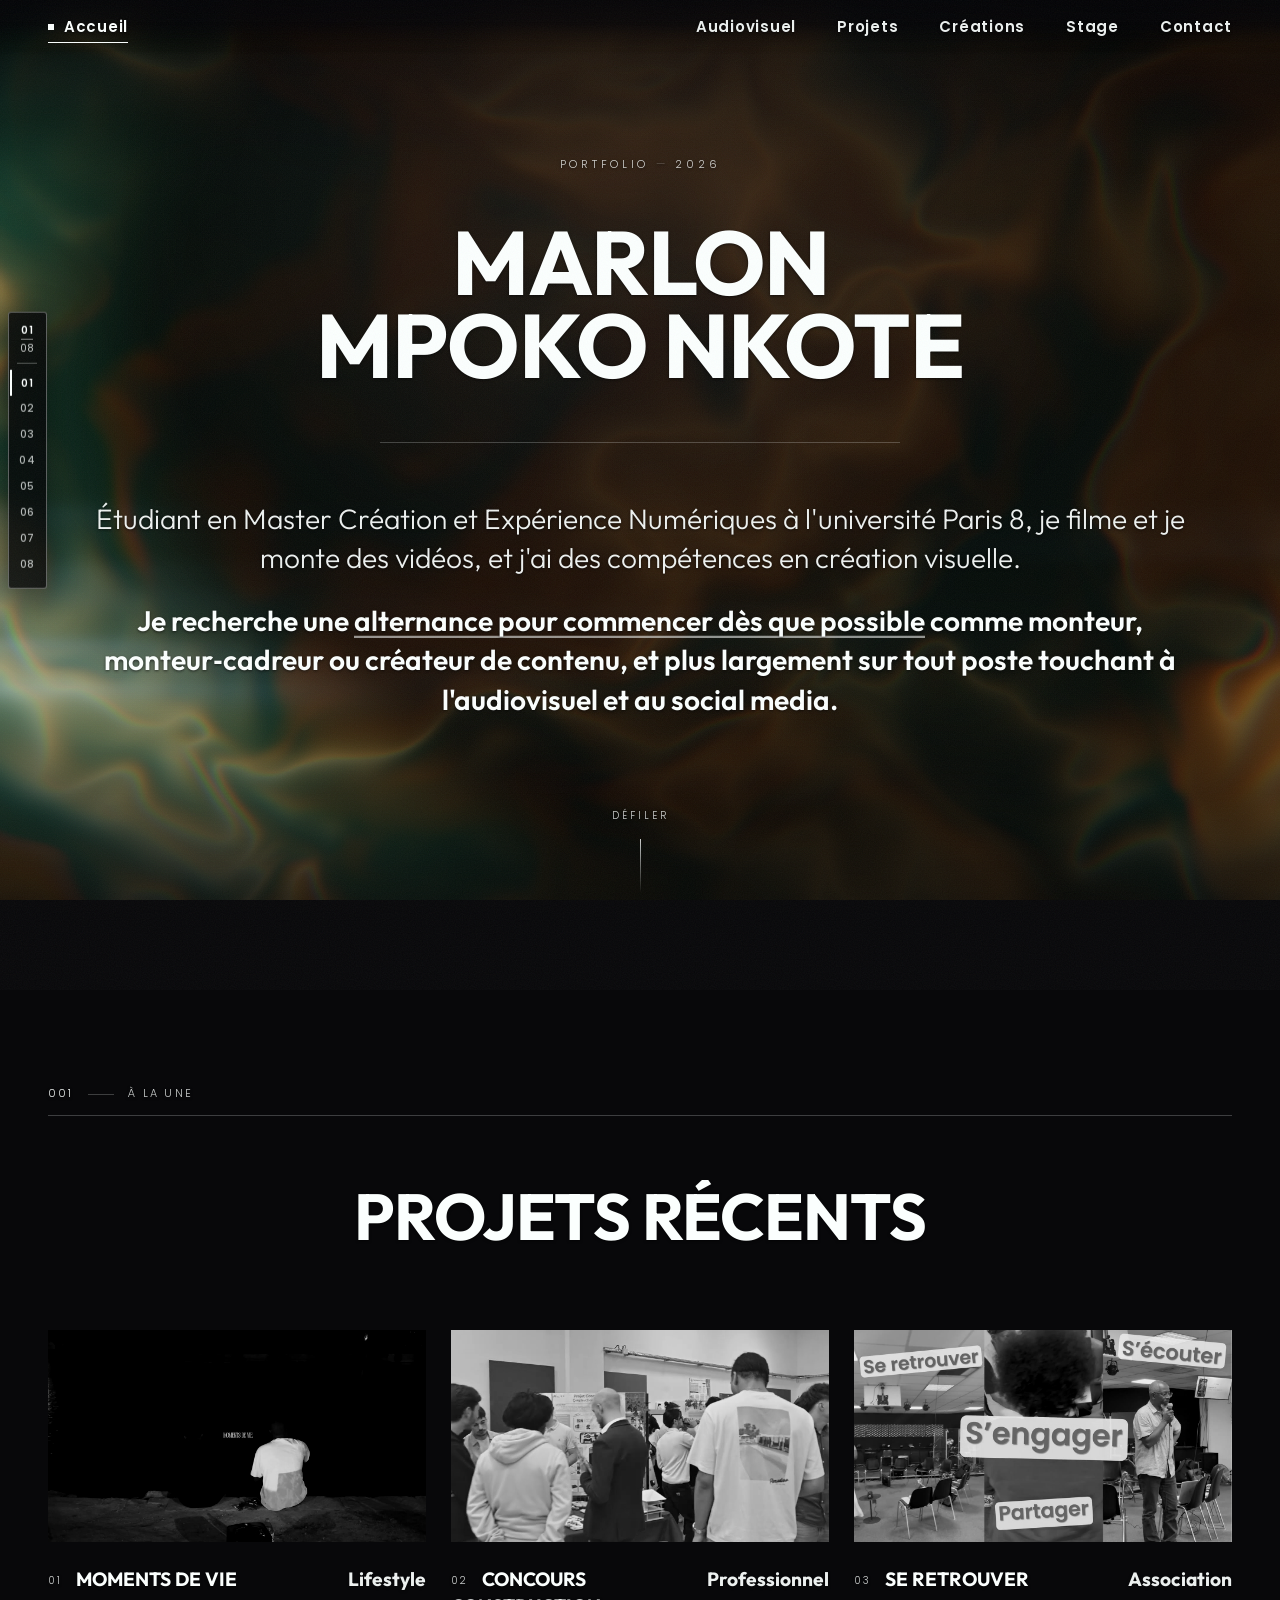
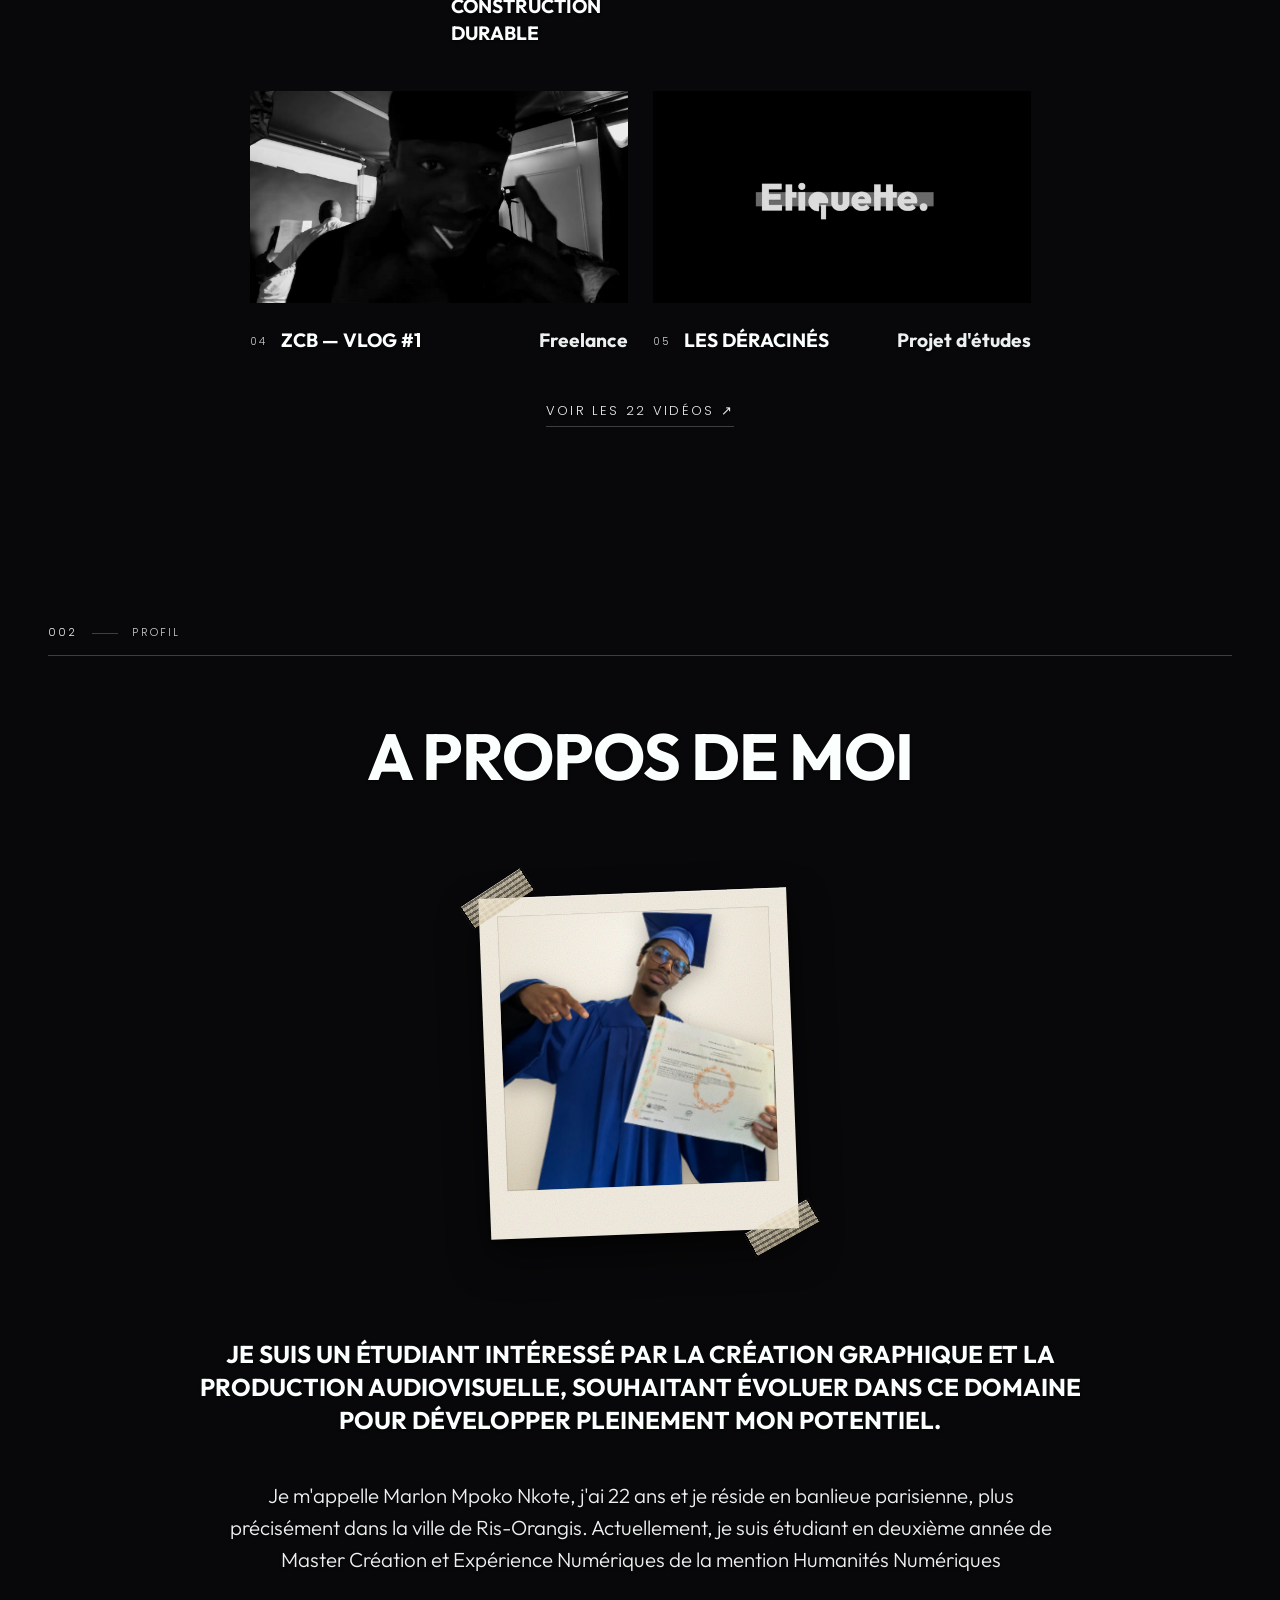
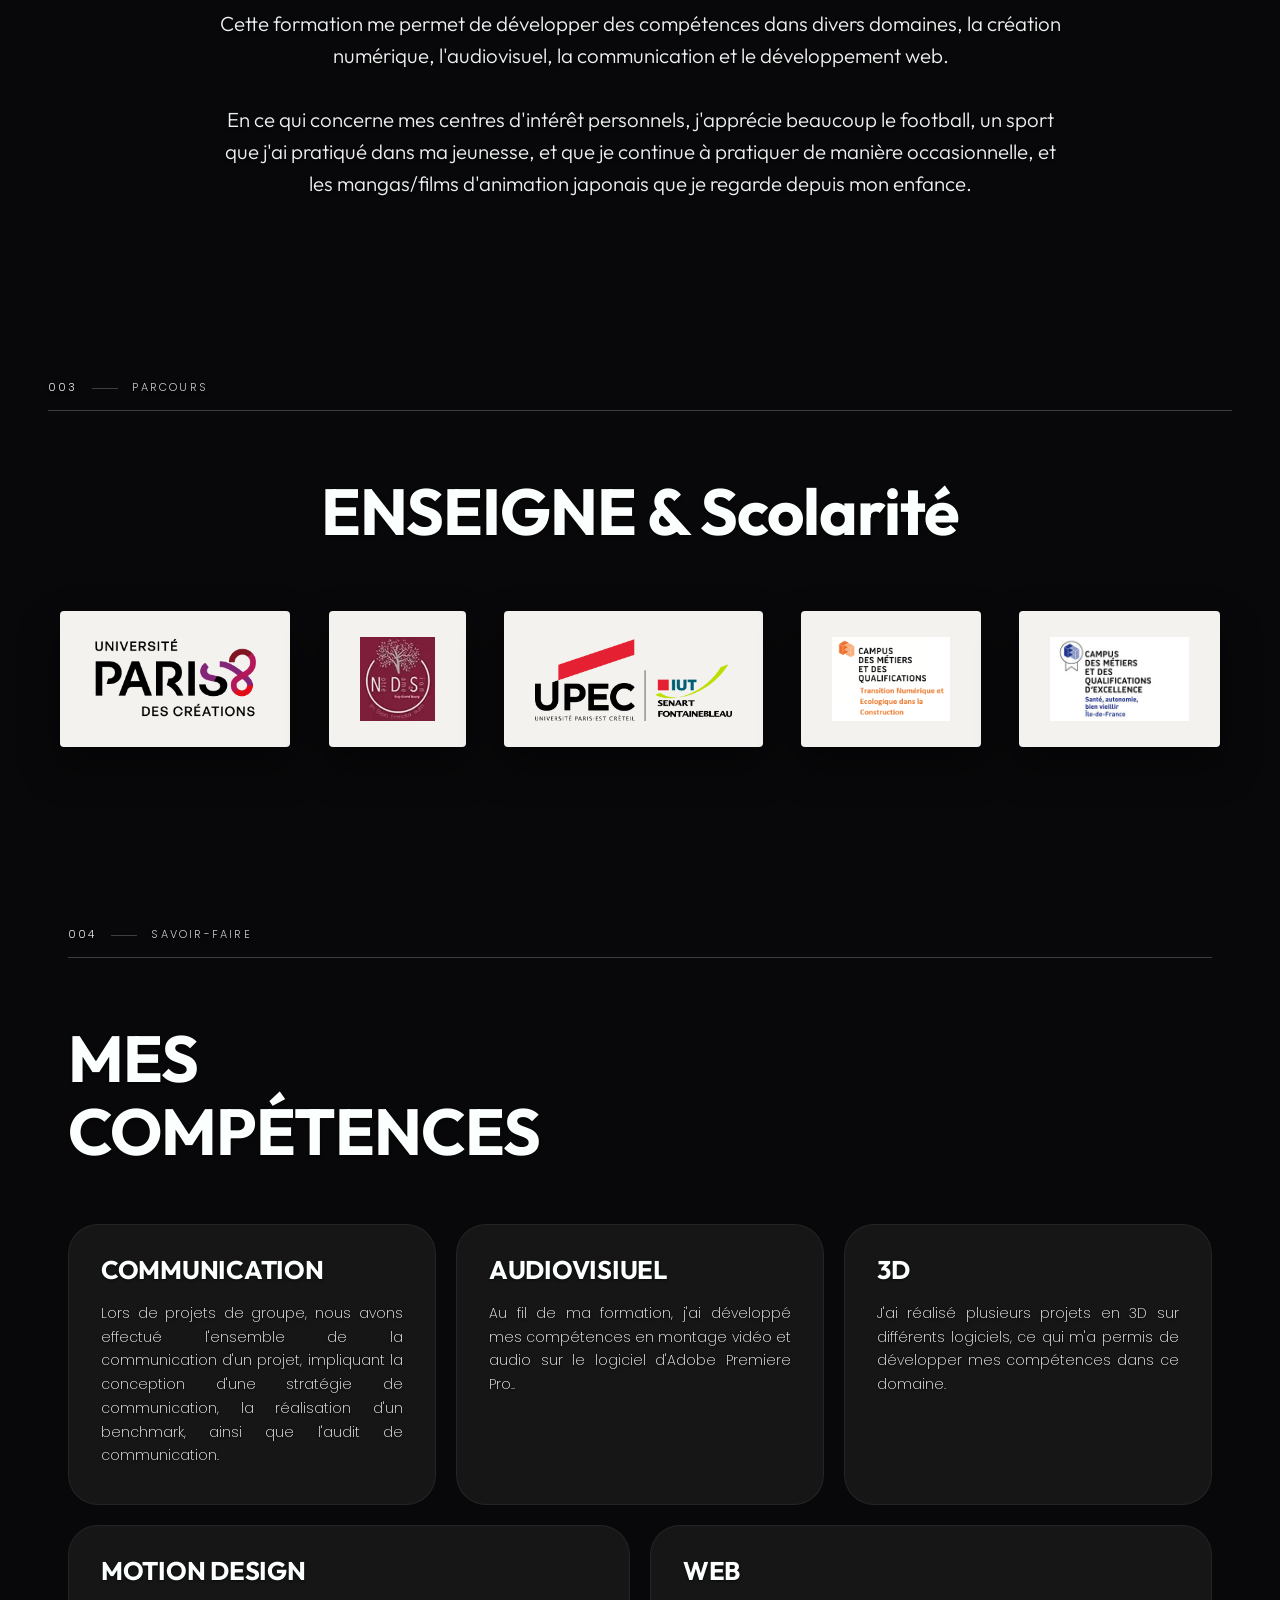
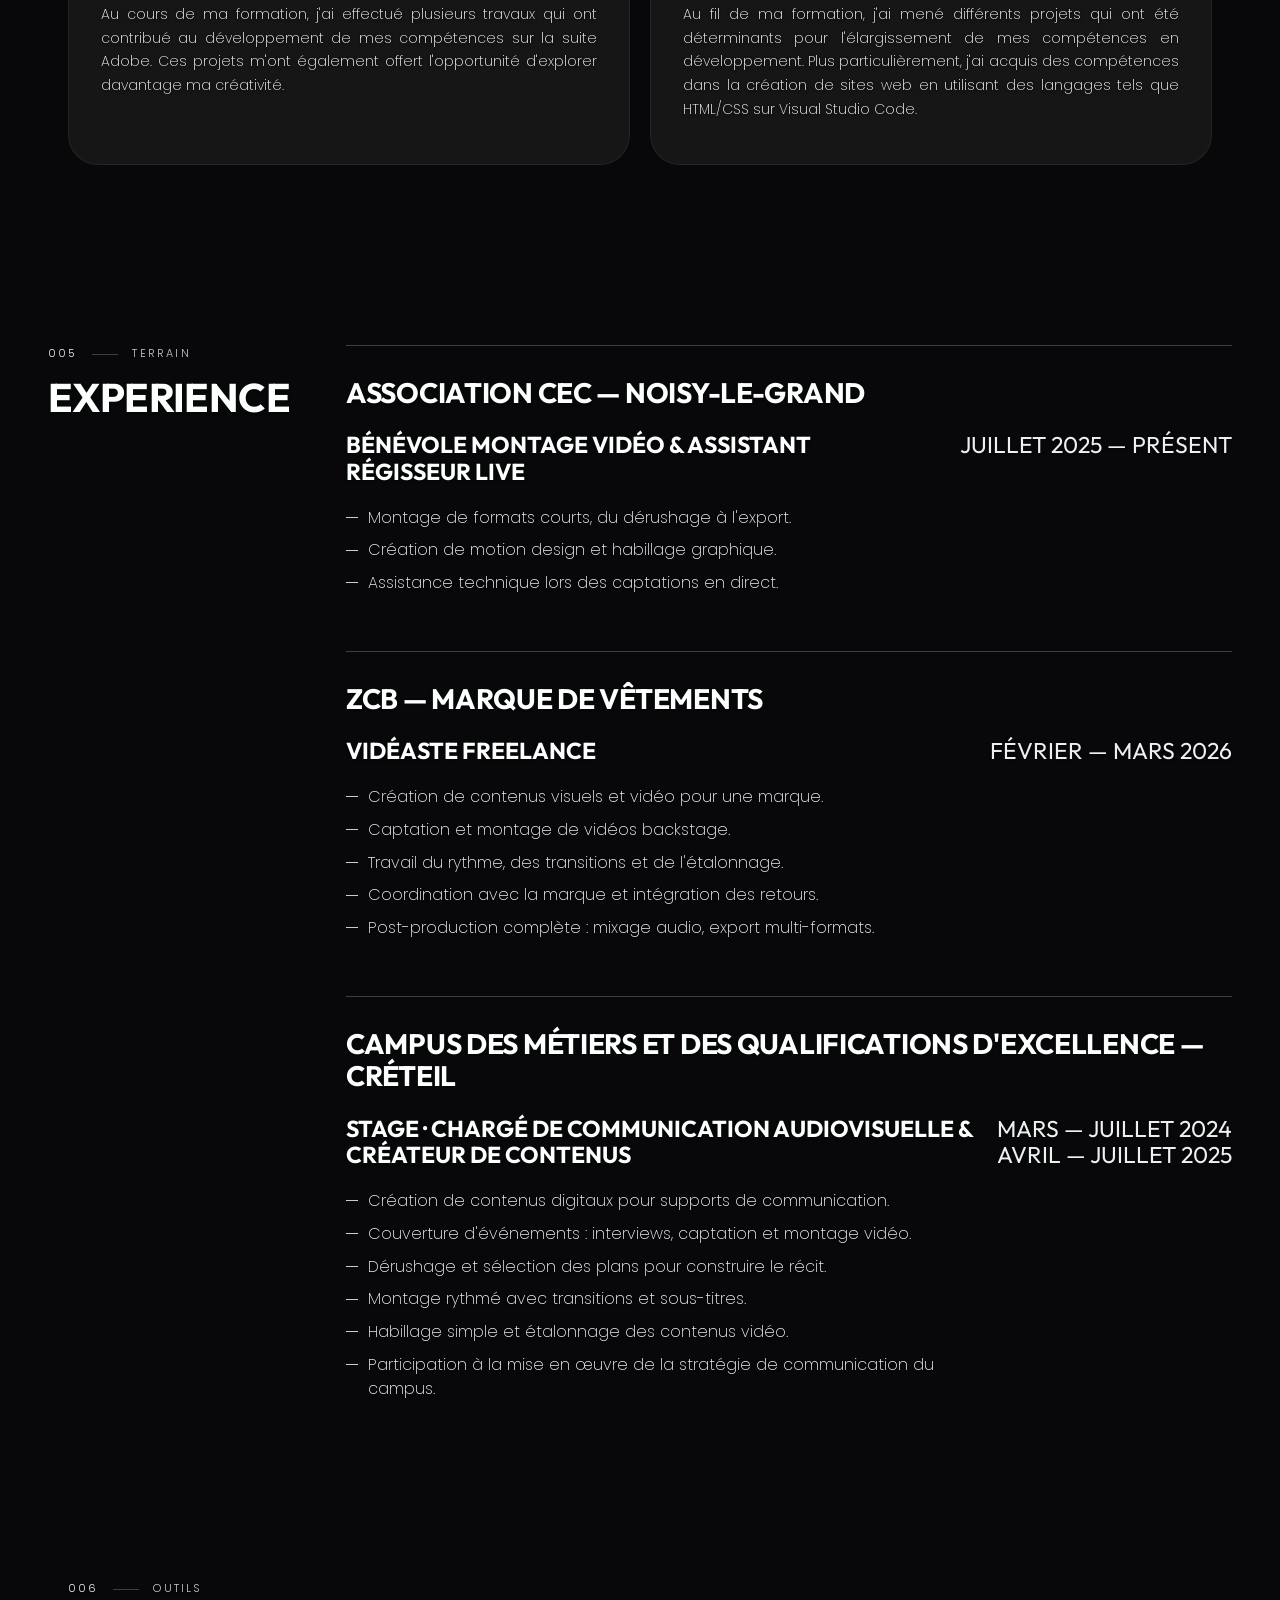
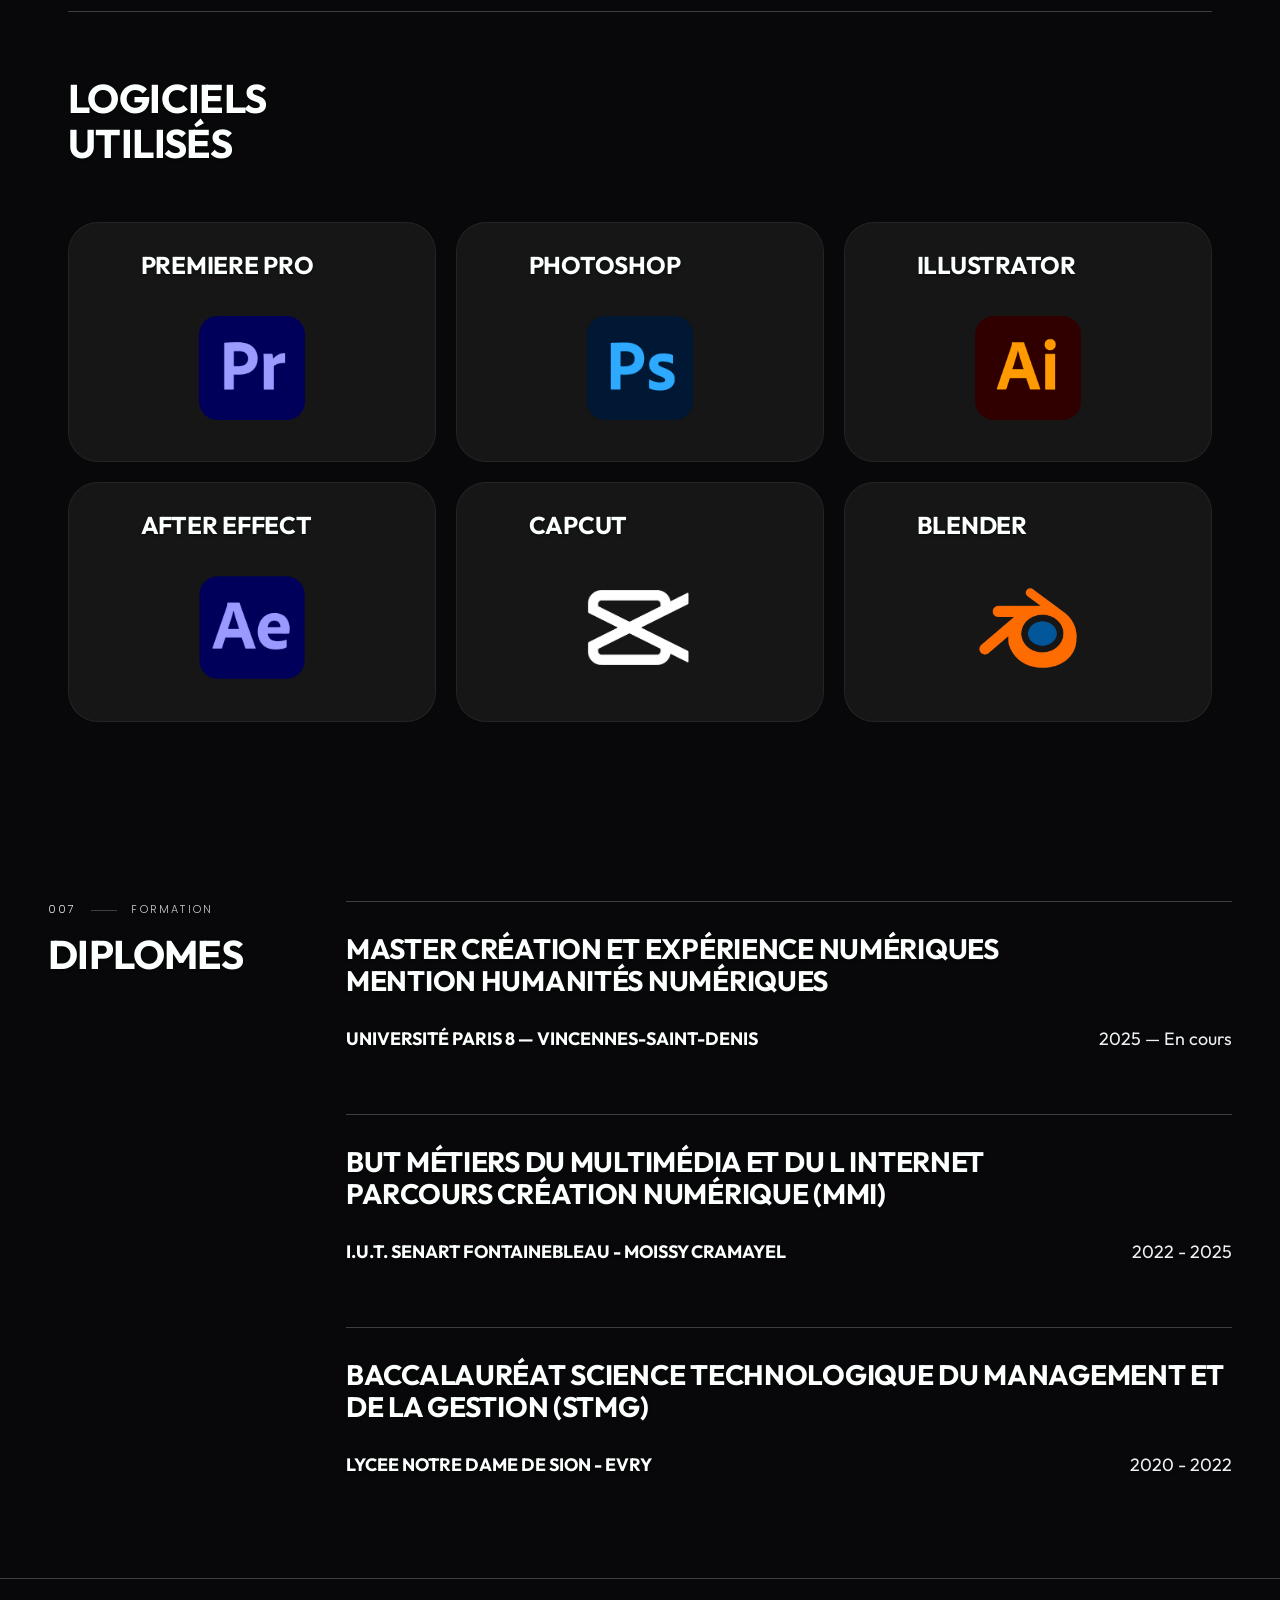
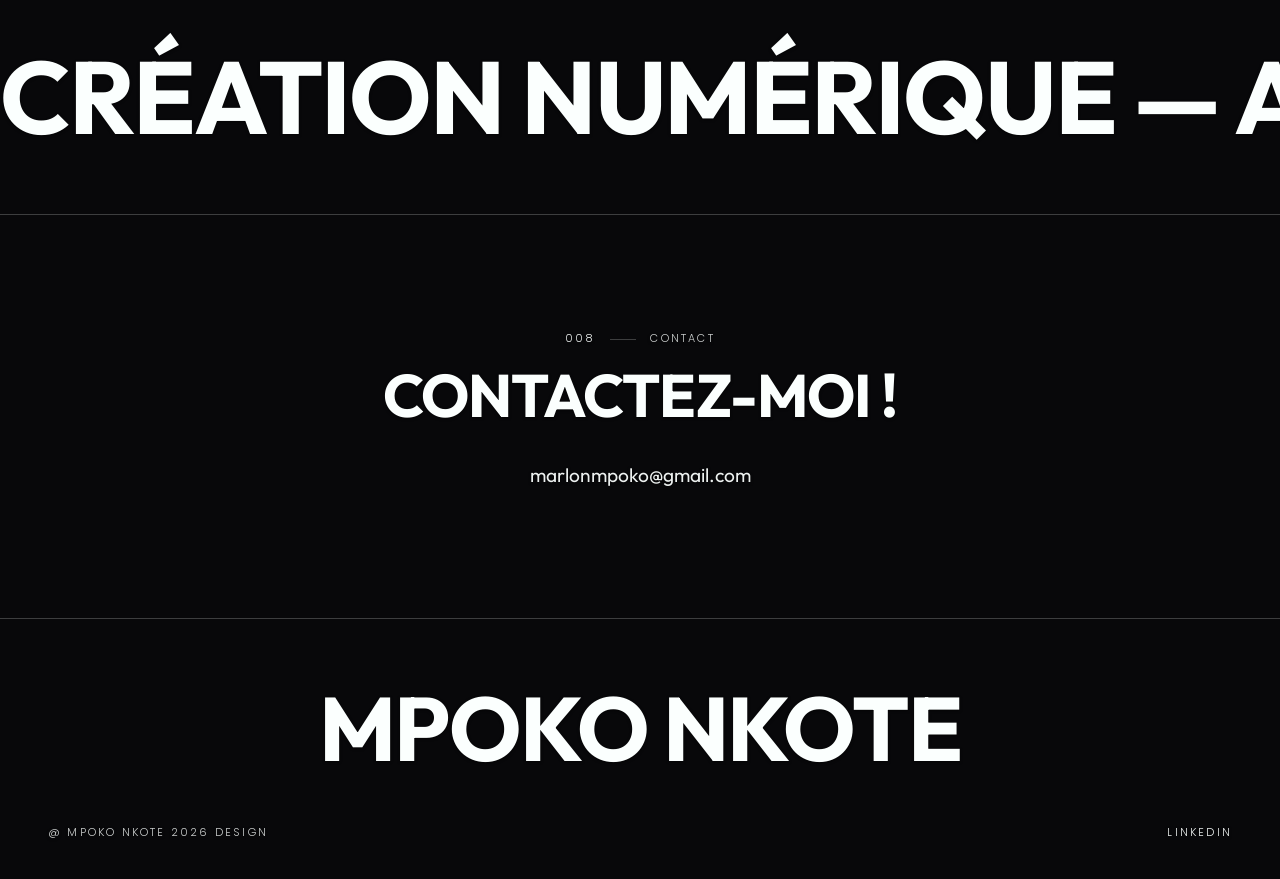
==== commit aa66cca3: "Accroche : alternance pour commencer dès que possible Co-Authored-By: Claude Opus 5.5 <noreply@anthr" ====
--- a/index.html
+++ b/index.html
@@ -61,7 +61,7 @@
     </p>
 
     <p class="hero__tagline hero__tagline--fort reveal" data-delay="4">
-      Je recherche une <em>alternance dès que possible</em> comme monteur,
+      Je recherche une <em>alternance pour commencer dès que possible</em> comme monteur,
       monteur&#8209;cadreur ou créateur de contenu, et plus largement sur tout poste
       touchant à l'audiovisuel et au social&nbsp;media.
     </p>
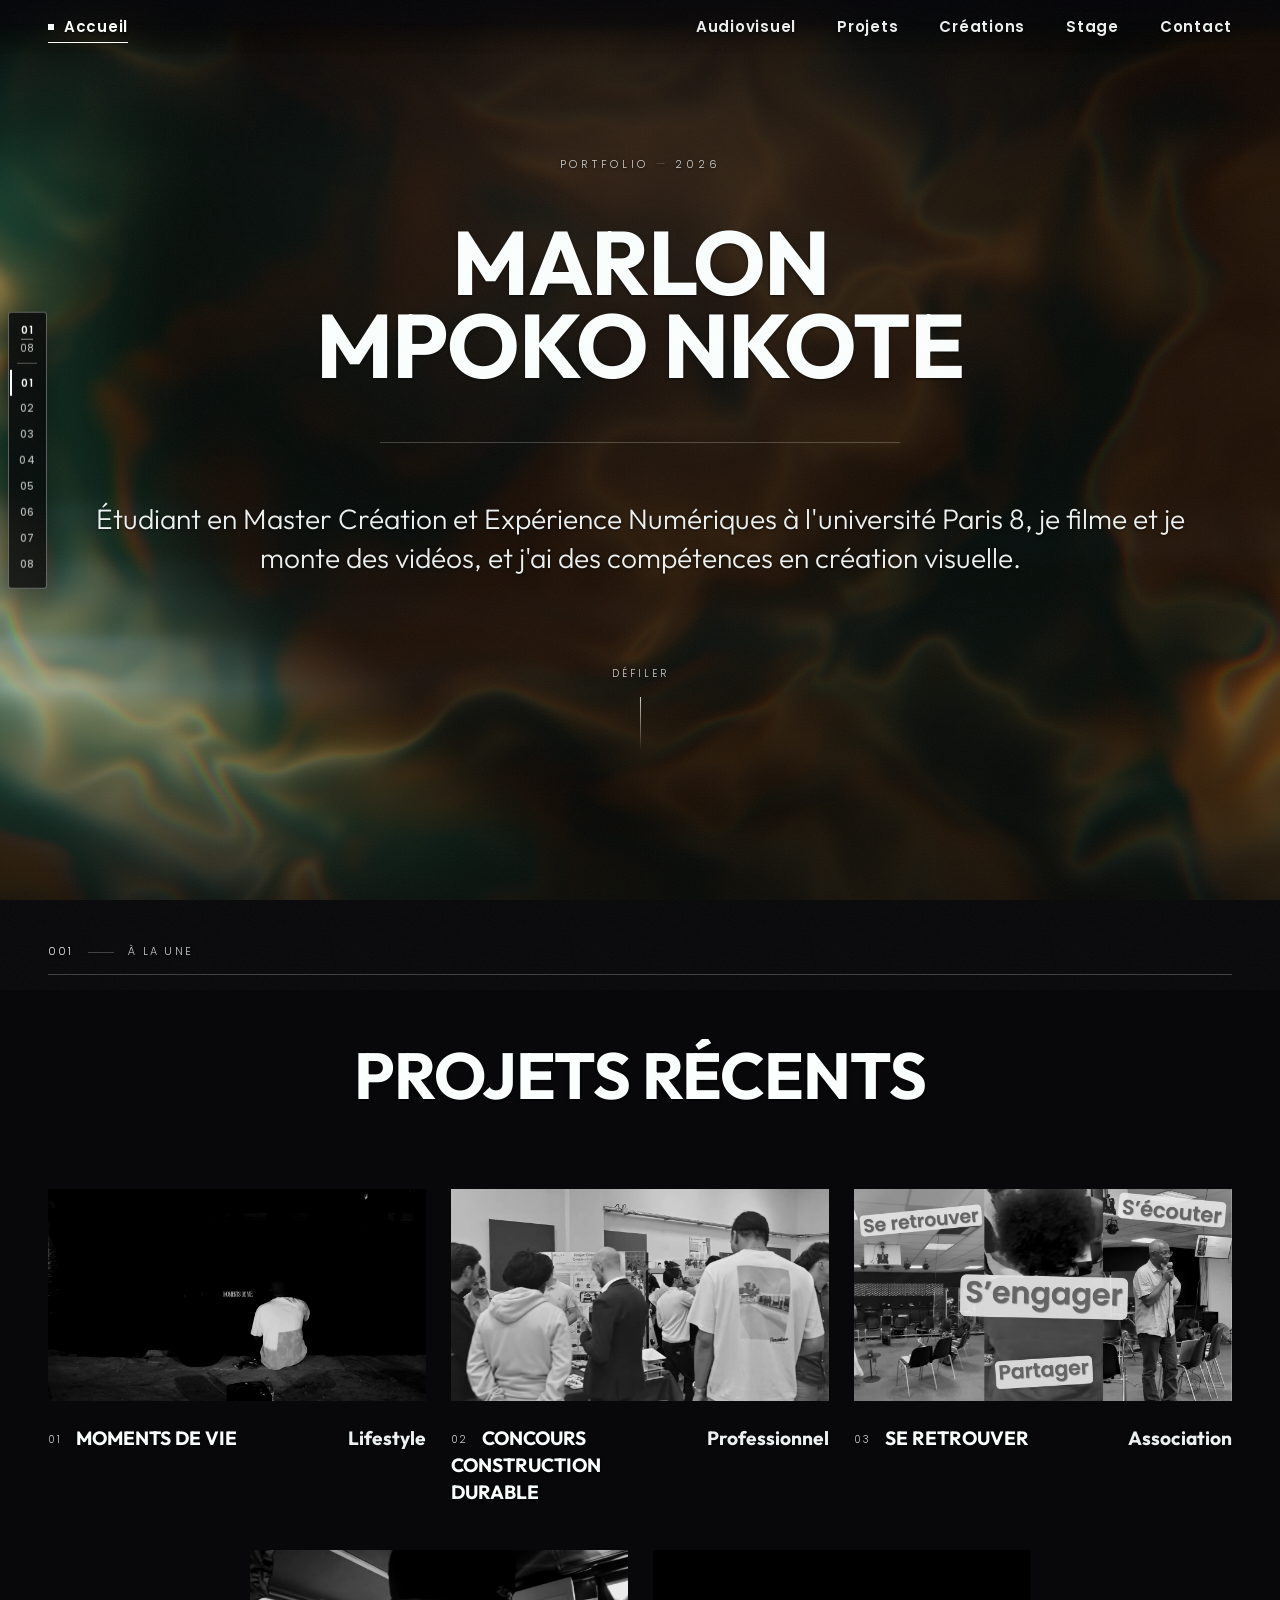
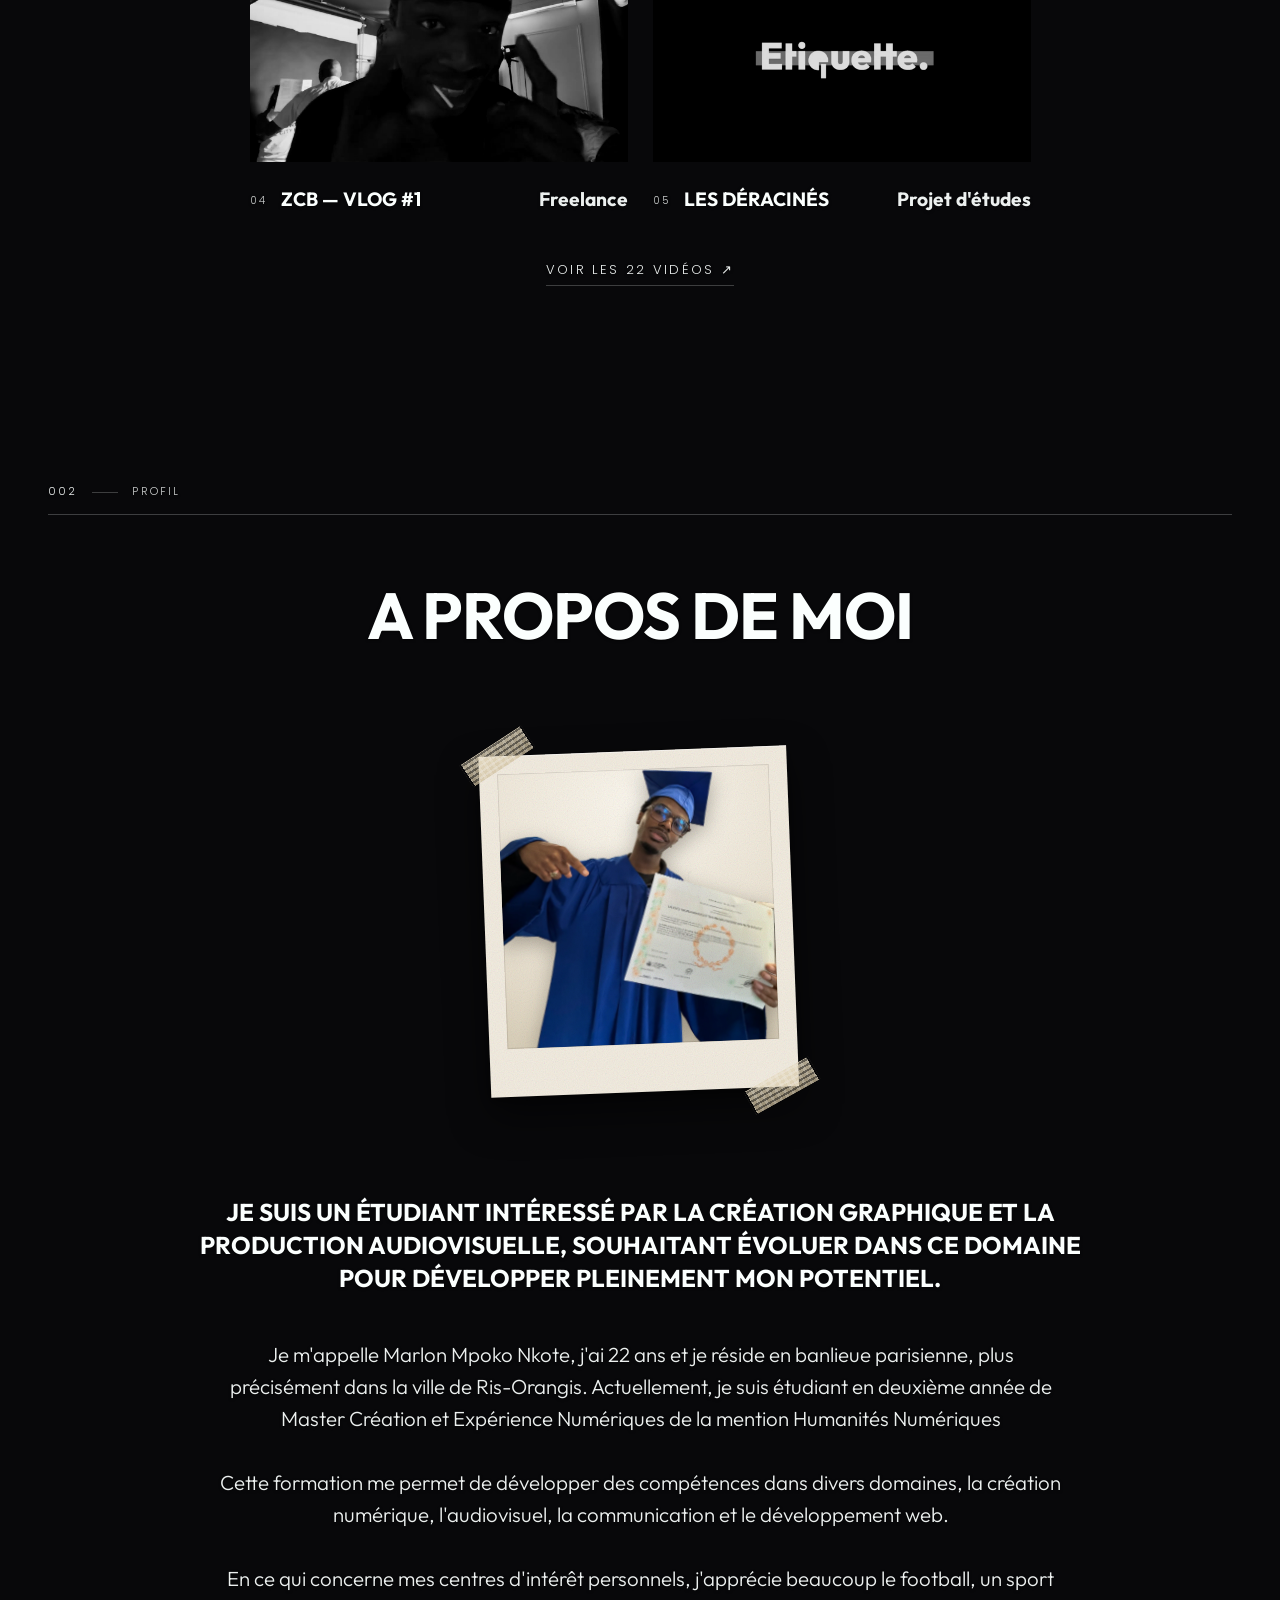
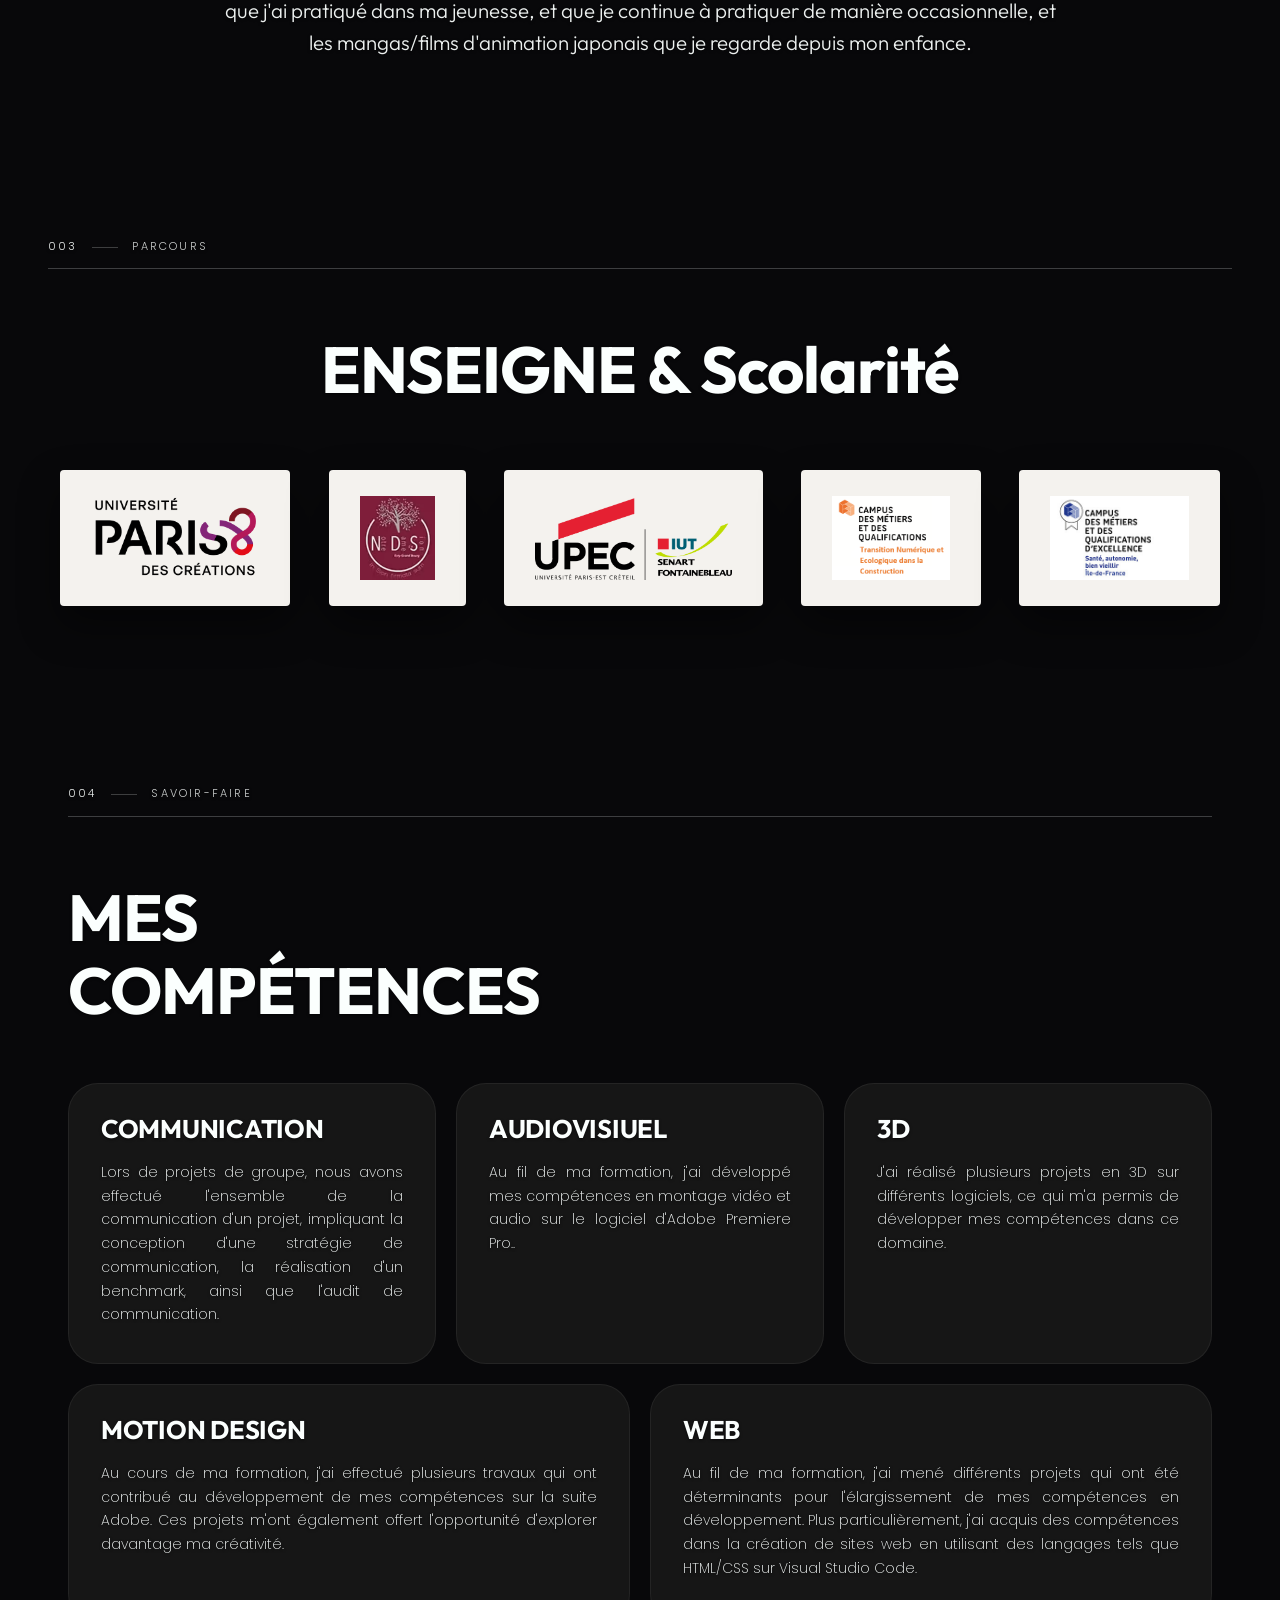
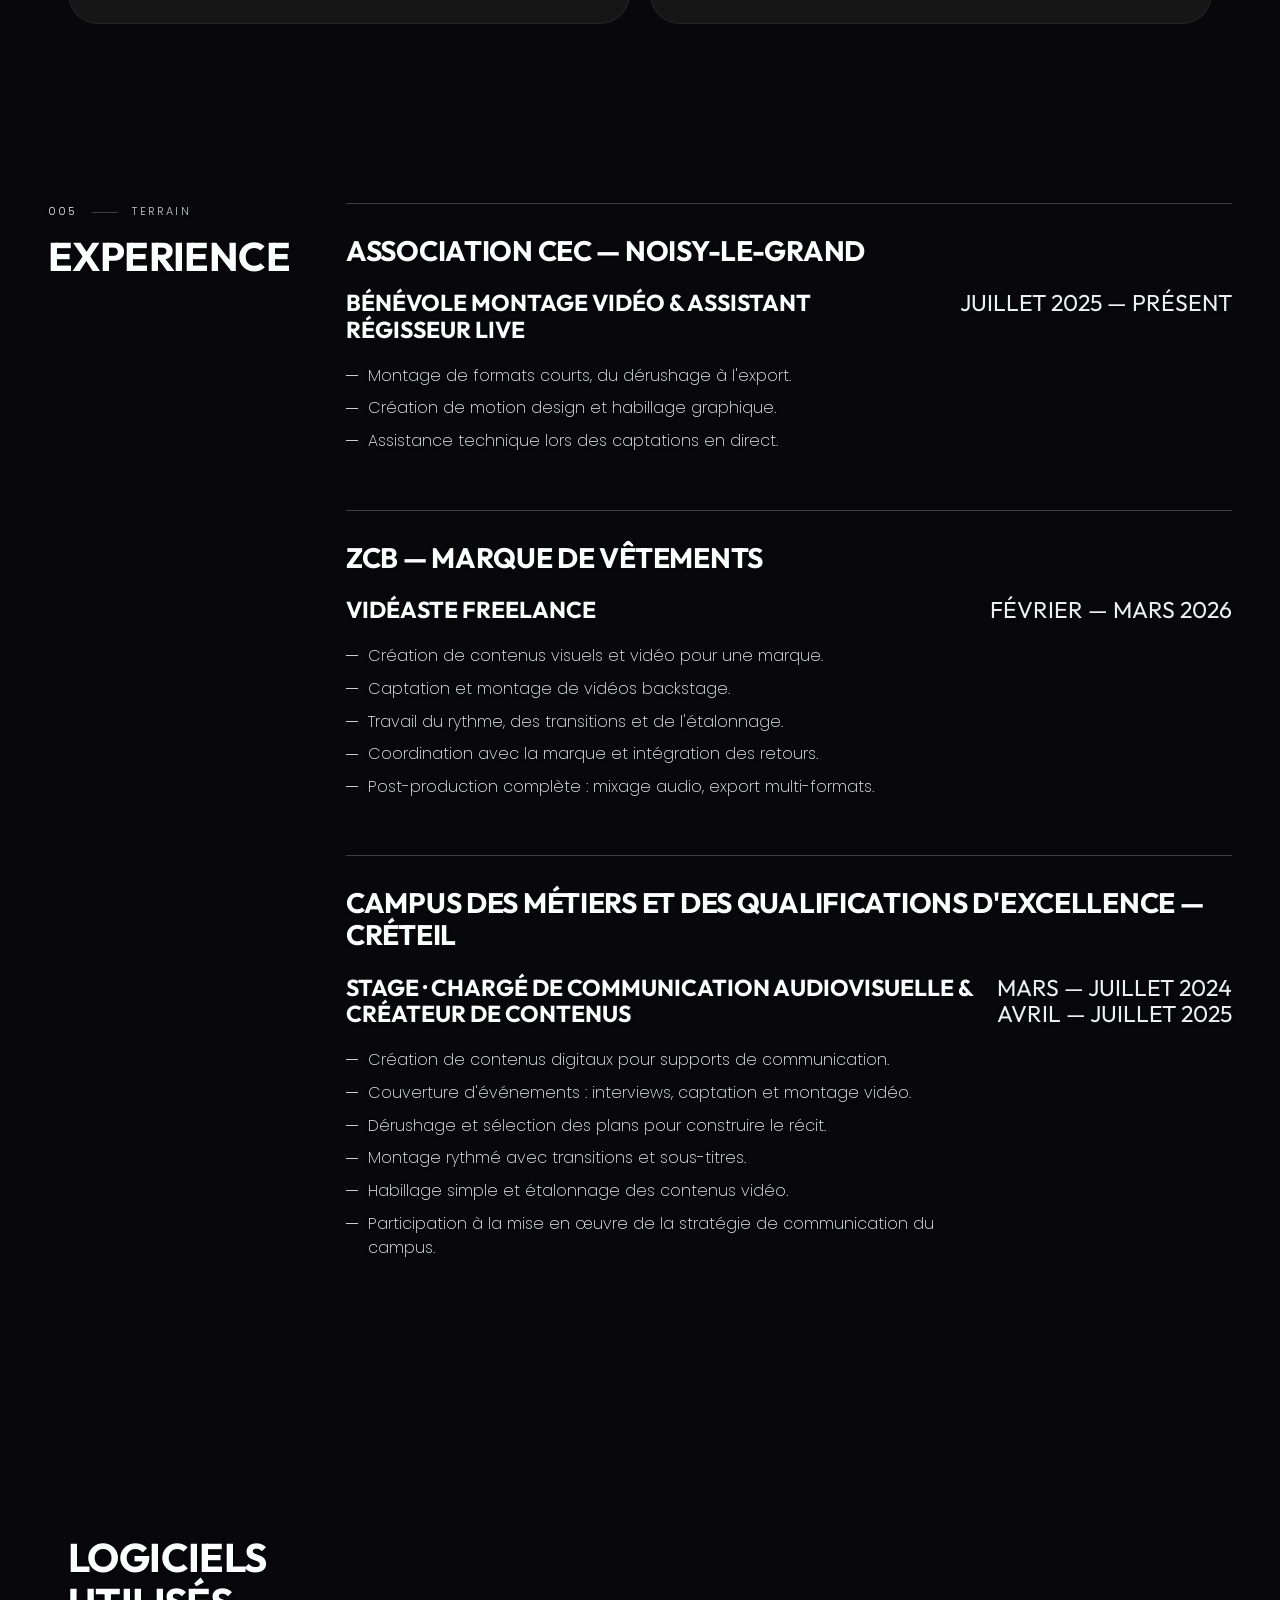
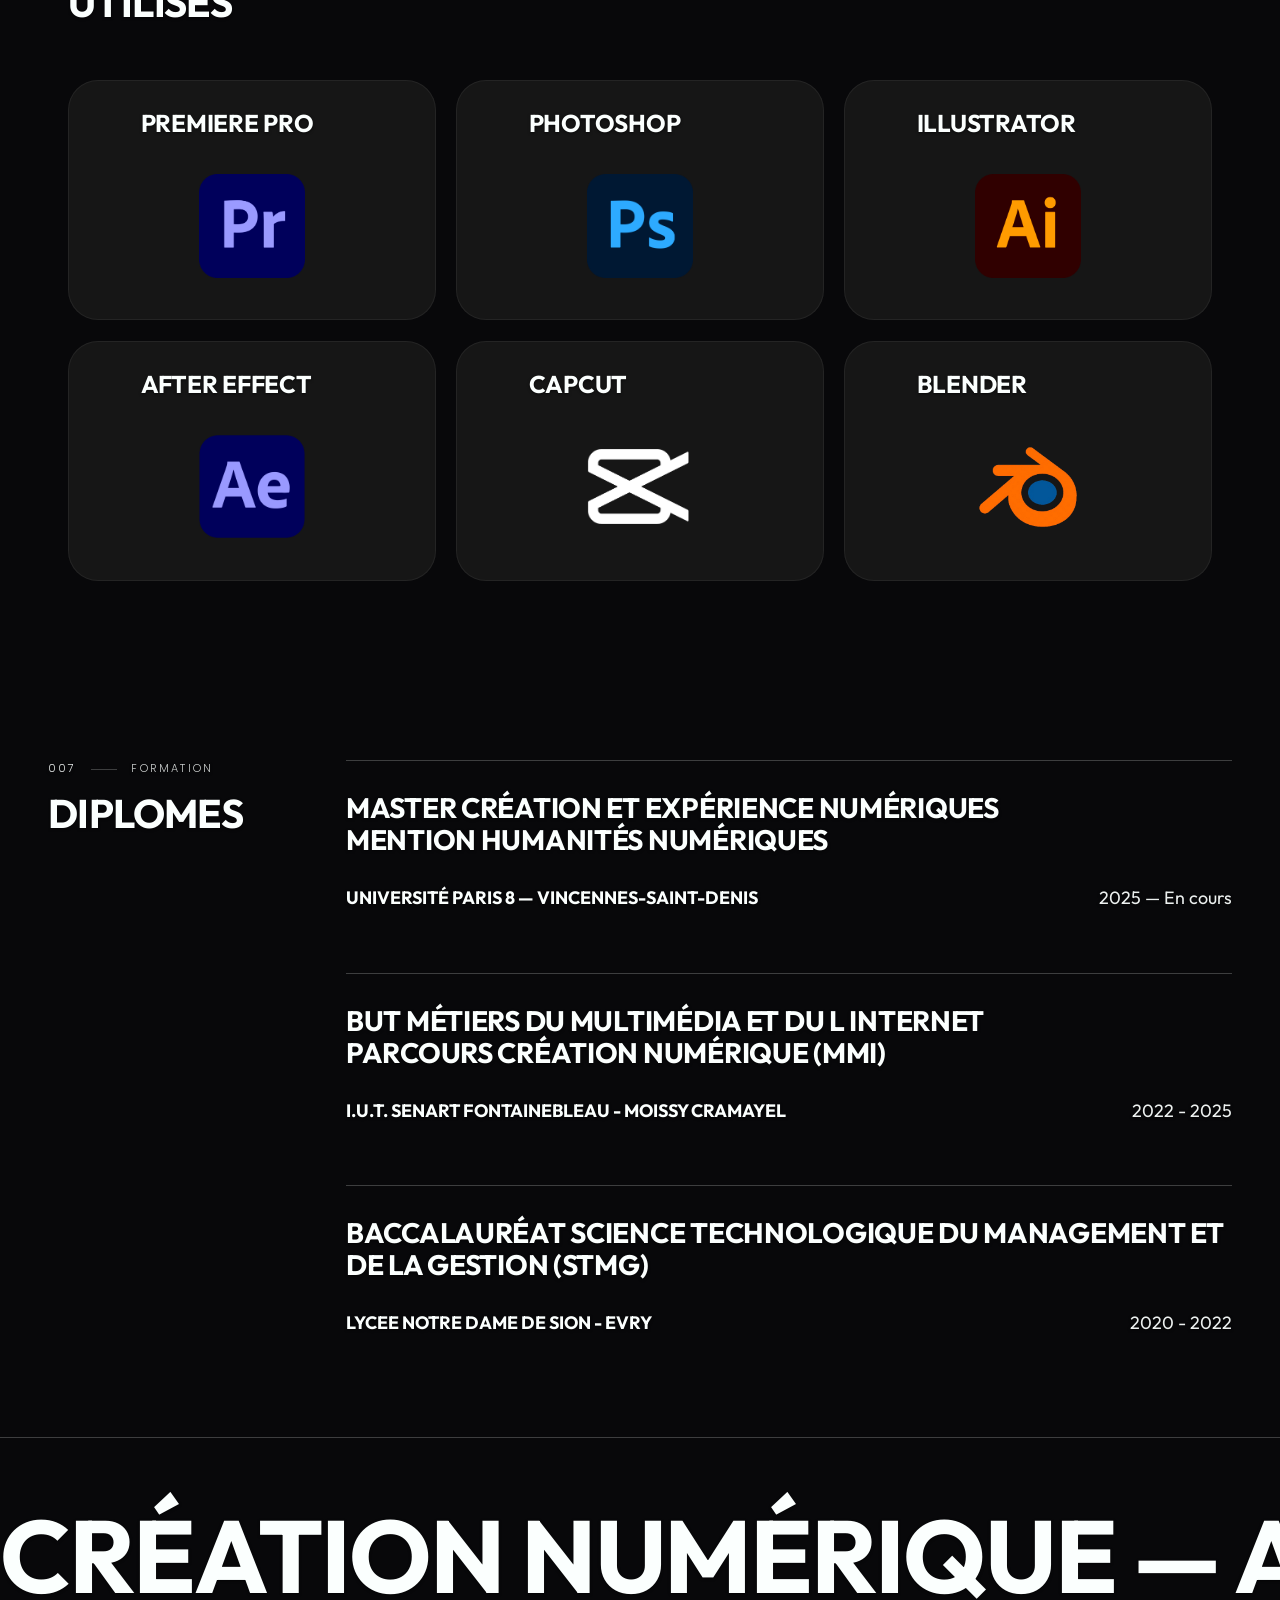
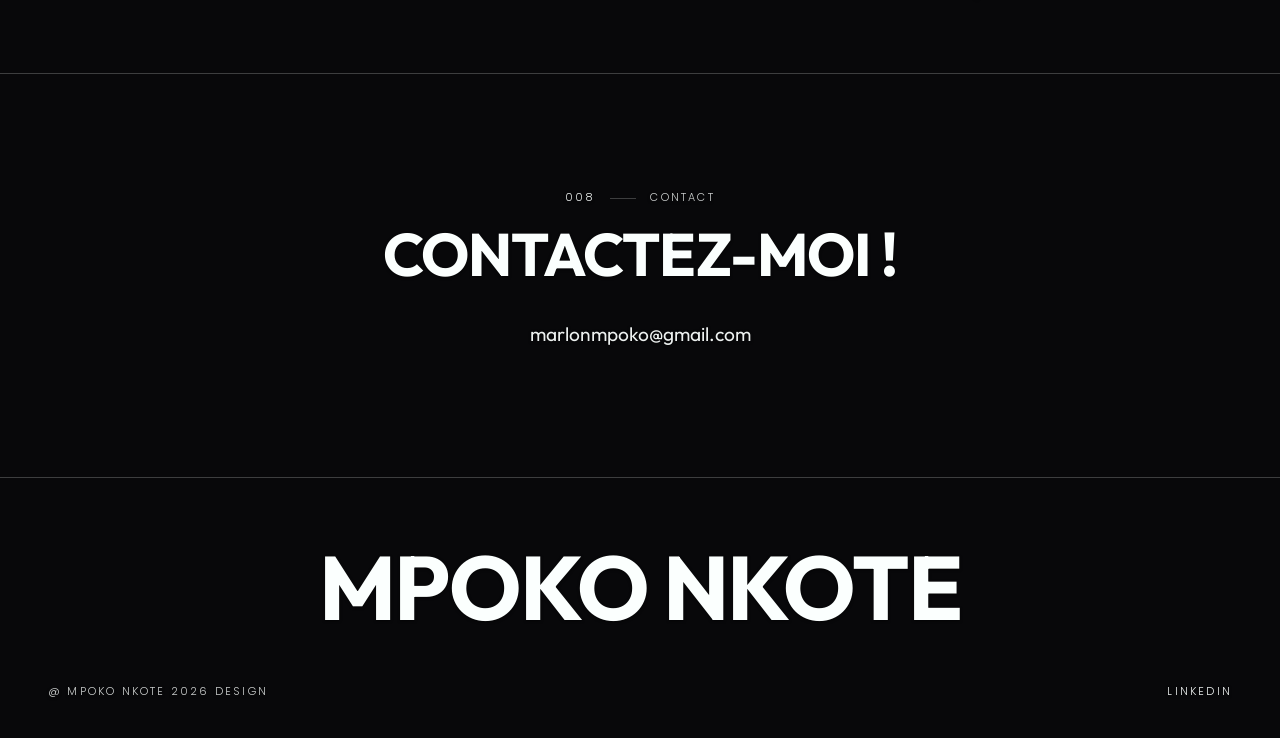
==== commit 5cbc8fe7: "Accueil : retire la phrase de recherche d'alternance Co-Authored-By: Claude Opus 5.5 <noreply@anthro" ====
--- a/index.html
+++ b/index.html
@@ -60,12 +60,6 @@
       je filme et je monte des vidéos, et j'ai des compétences en création visuelle.
     </p>
 
-    <p class="hero__tagline hero__tagline--fort reveal" data-delay="4">
-      Je recherche une <em>alternance pour commencer dès que possible</em> comme monteur,
-      monteur&#8209;cadreur ou créateur de contenu, et plus largement sur tout poste
-      touchant à l'audiovisuel et au social&nbsp;media.
-    </p>
-
     <p class="hero__scroll reveal" data-delay="5" aria-hidden="true">Défiler</p>
   </section>
 
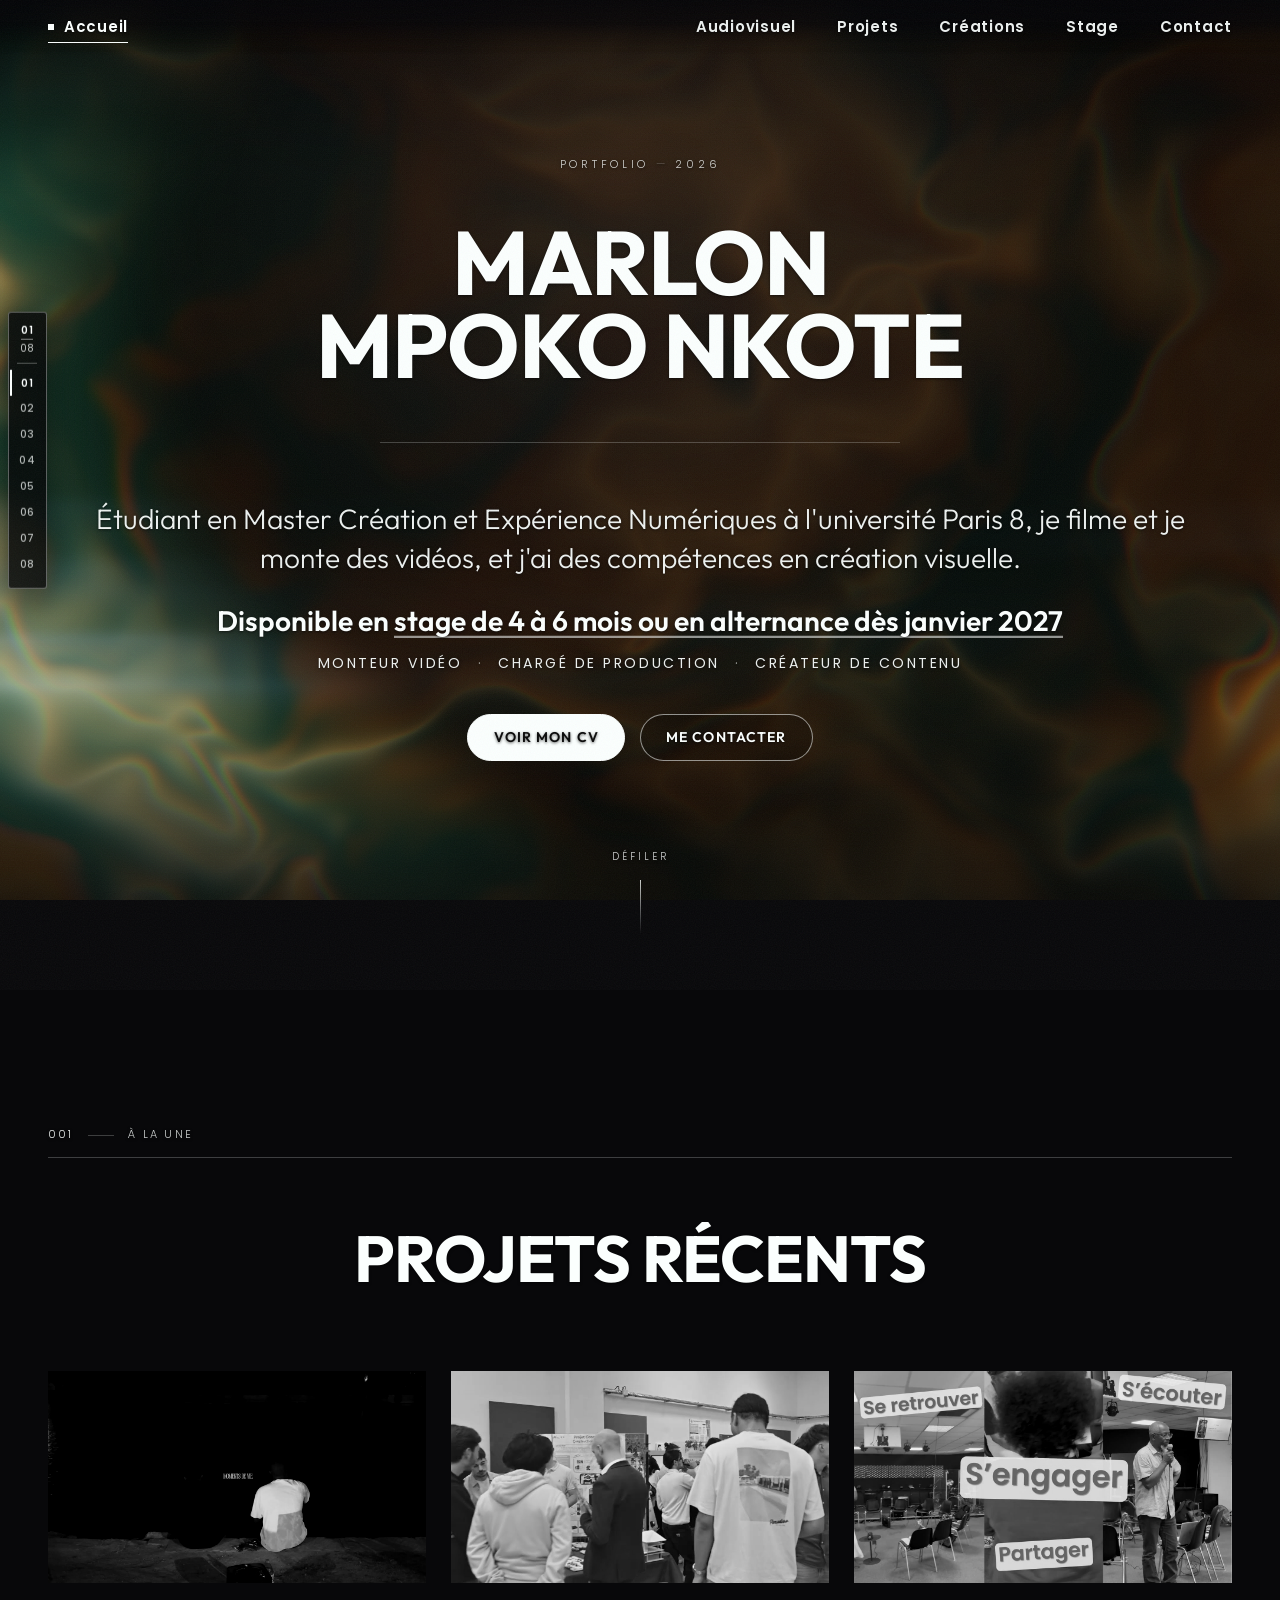
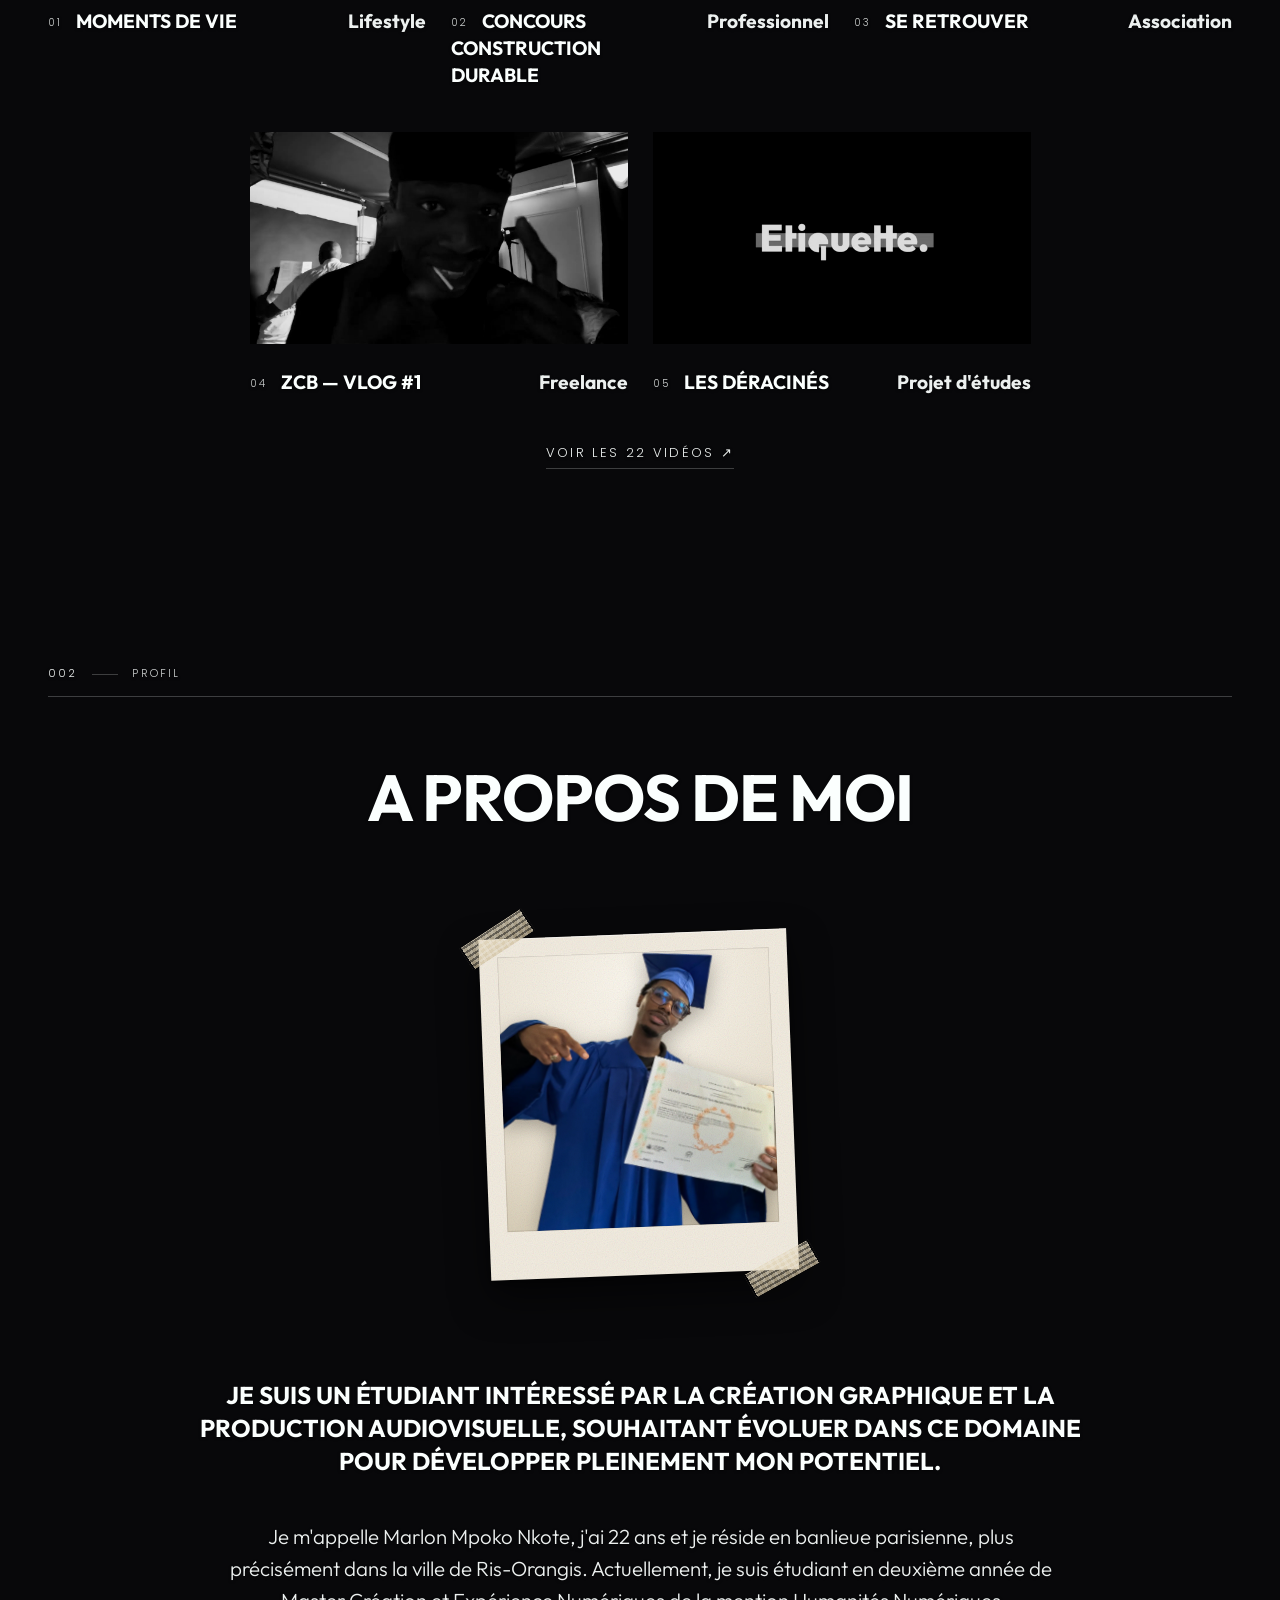
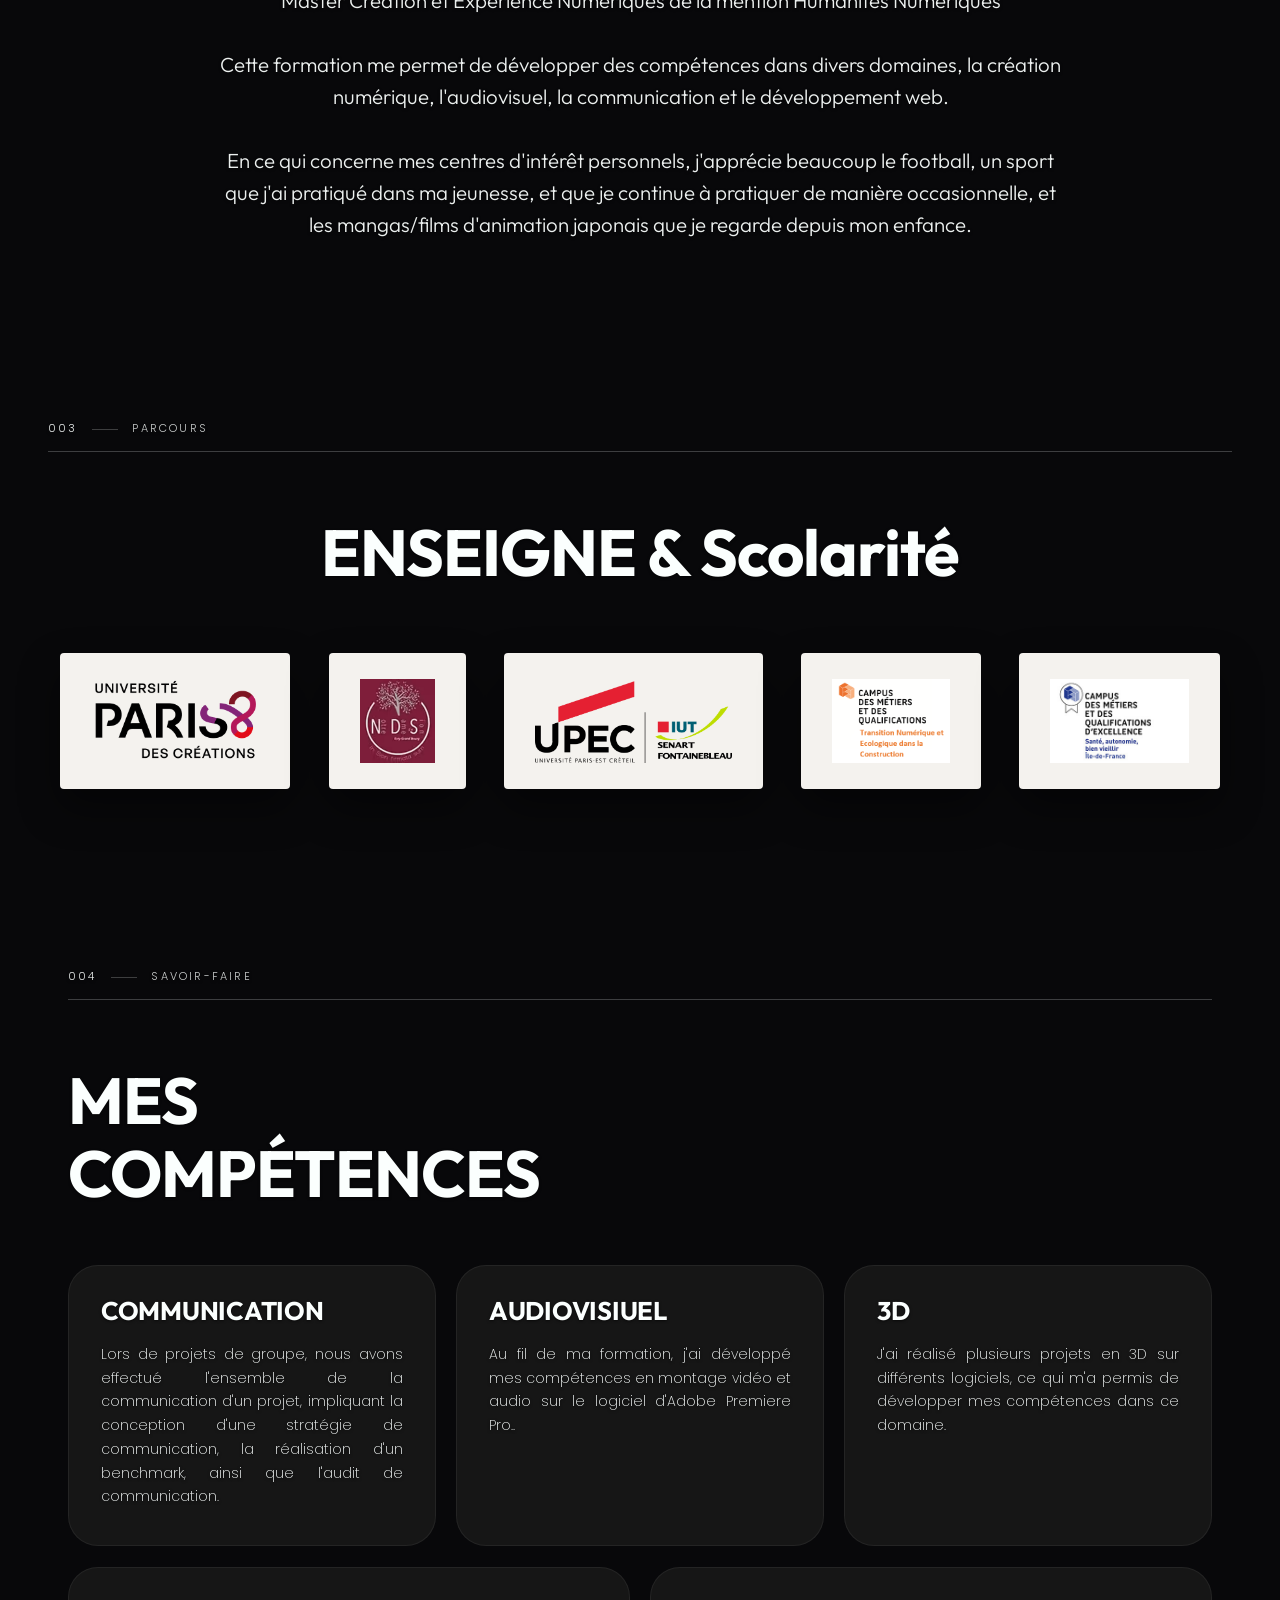
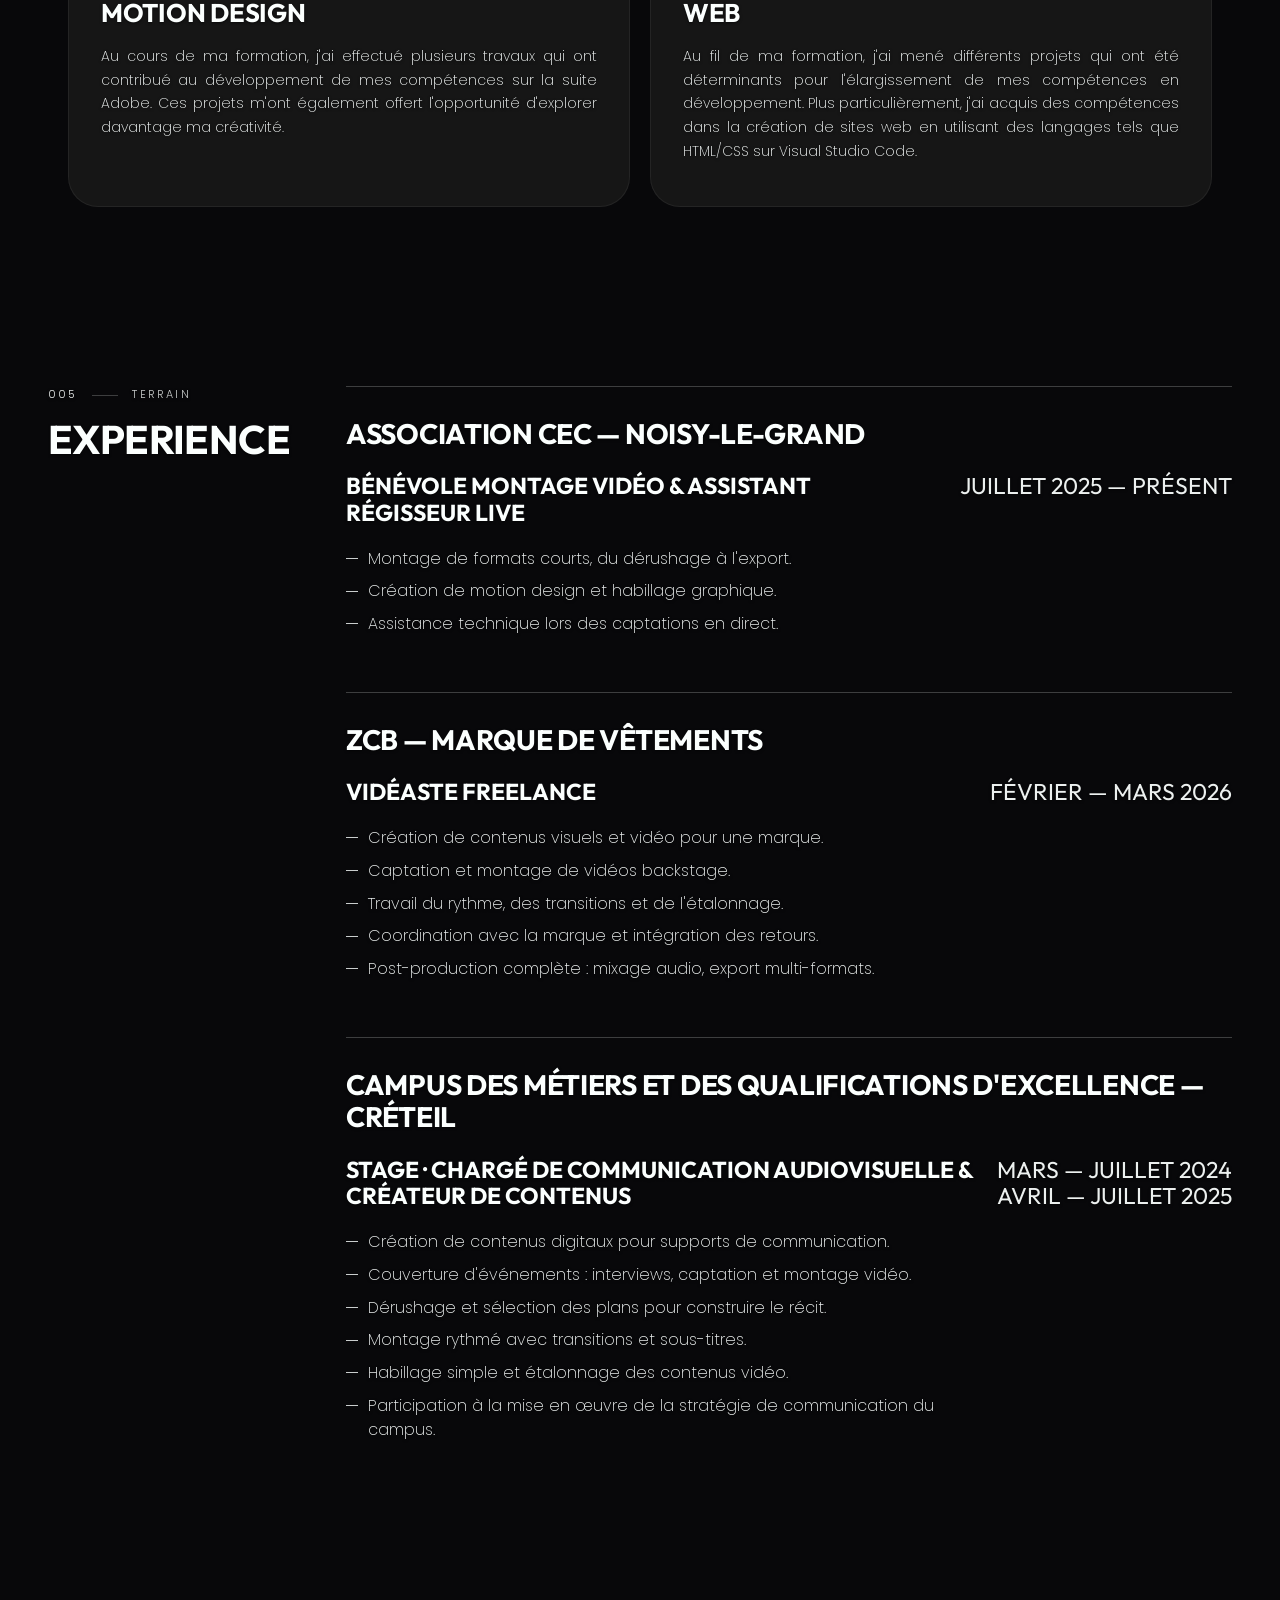
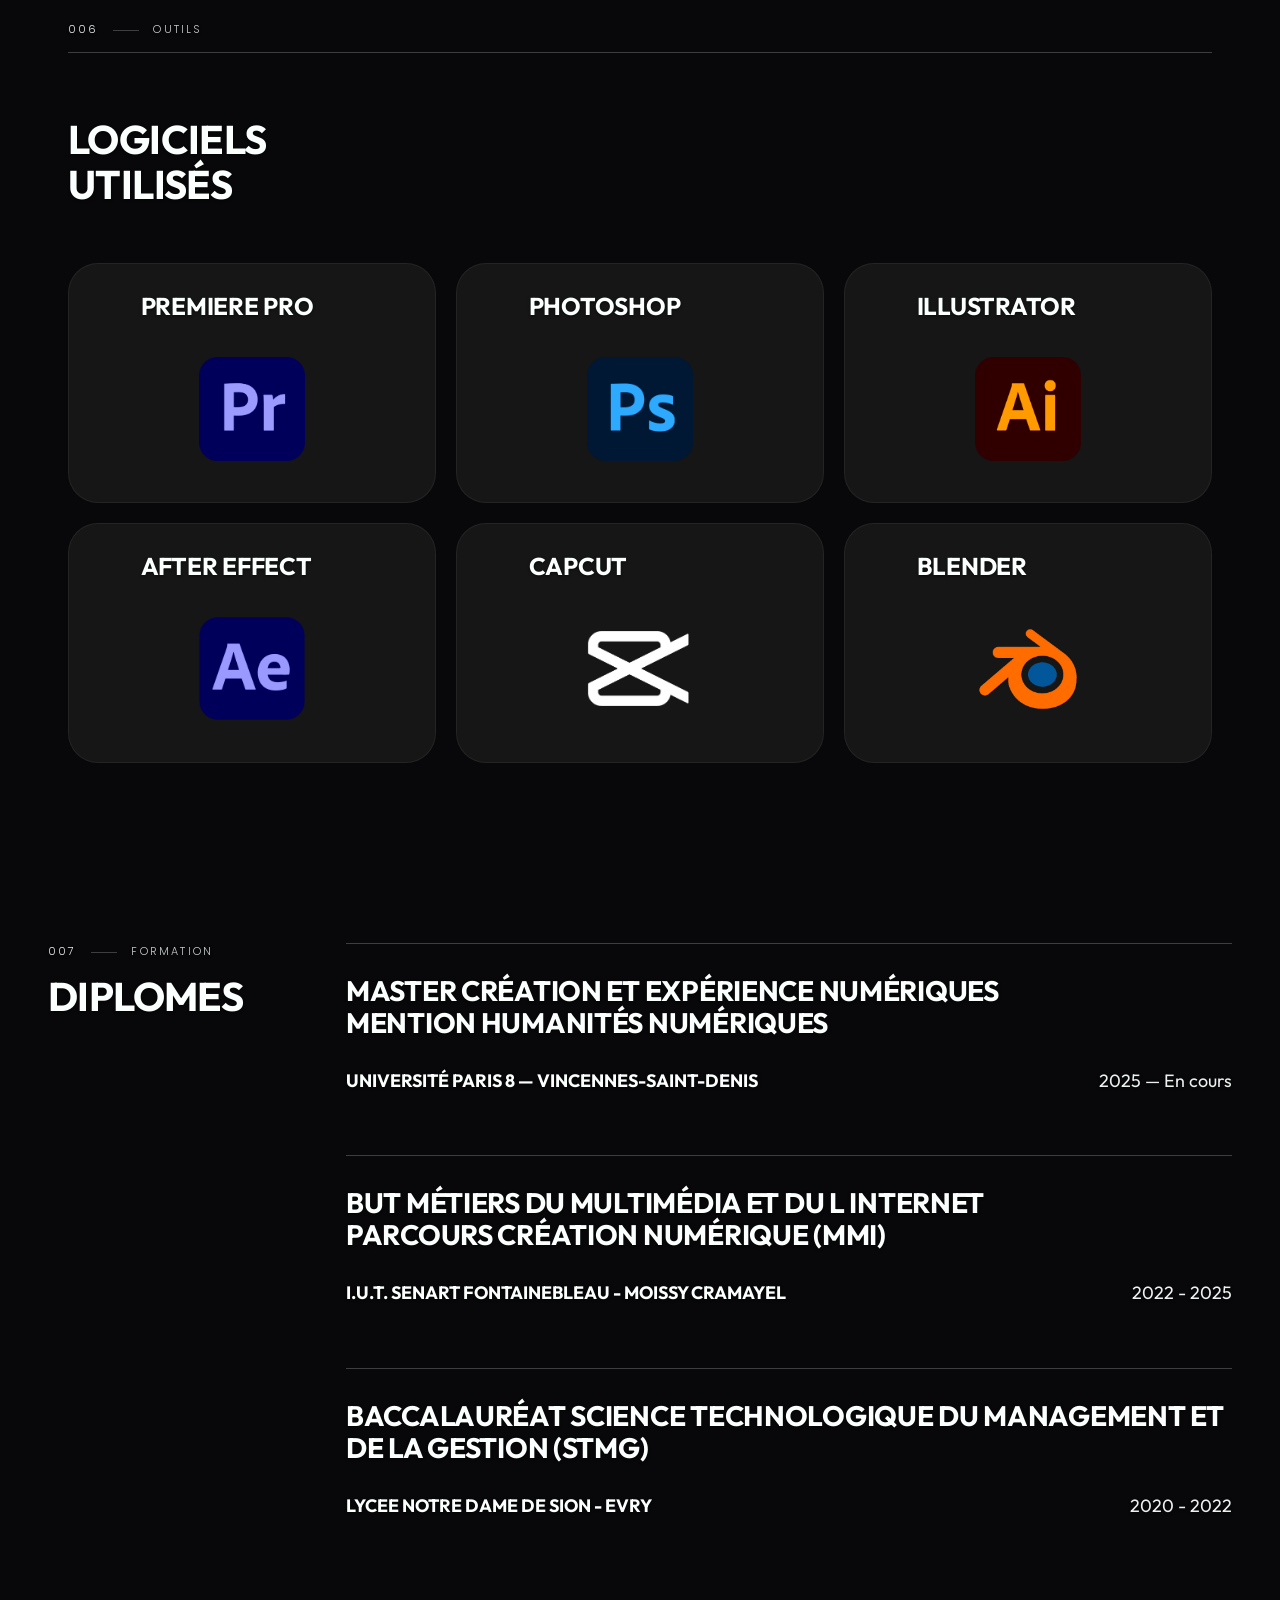
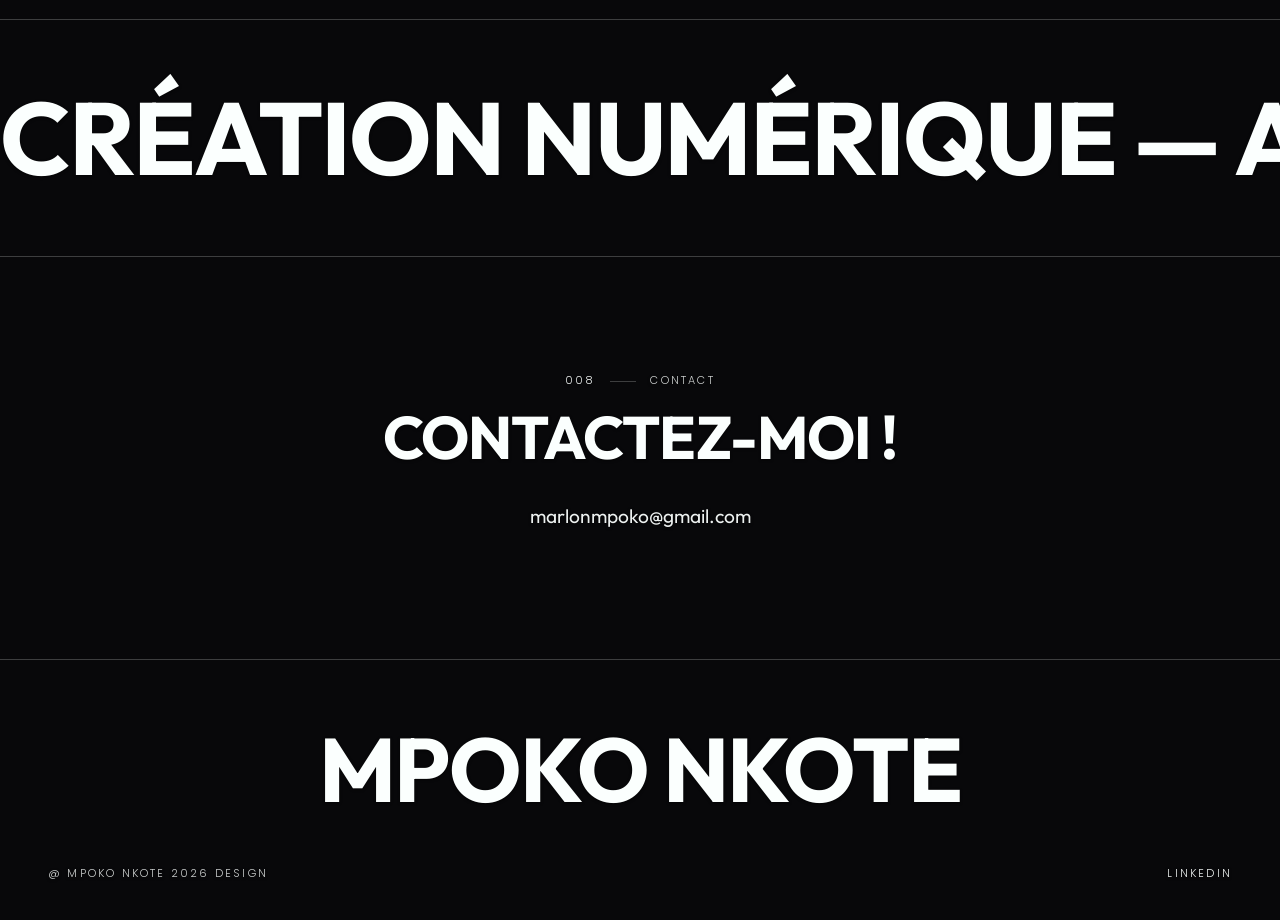
==== commit bfc6e66b: "Accueil : disponibilité stage/alternance, postes visés, boutons CV et contact ; nom dans les onglets" ====
--- a/index.html
+++ b/index.html
@@ -3,14 +3,14 @@
 <head>
 <meta charset="UTF-8">
 <meta name="viewport" content="width=device-width, initial-scale=1">
-<title>HOME | Portfom</title>
+<title>Marlon Mpoko Nkote — Monteur vidéo & créateur de contenu</title>
 <meta name="description" content="Portfolio de Marlon Mpoko Nkote — étudiant en BUT Métiers du multimédia et de l'Internet, création graphique et production audiovisuelle.">
 
 <link rel="preconnect" href="https://fonts.googleapis.com">
 <link rel="preconnect" href="https://fonts.gstatic.com" crossorigin>
 <link href="https://fonts.googleapis.com/css2?family=Outfit:wght@300;400;600;700&family=Poppins:wght@200;300;400;600&display=swap" rel="stylesheet">
 
-<link rel="stylesheet" href="css/style.css?v=20261006b">
+<link rel="stylesheet" href="css/style.css?v=20261028">
 </head>
 <body class="cinema">
 
@@ -60,7 +60,19 @@
       je filme et je monte des vidéos, et j'ai des compétences en création visuelle.
     </p>
 
-    <p class="hero__scroll reveal" data-delay="5" aria-hidden="true">Défiler</p>
+    <p class="hero__tagline hero__tagline--fort reveal" data-delay="4">
+      Disponible en <em>stage de 4 à 6&nbsp;mois ou en alternance dès janvier&nbsp;2027</em>
+    </p>
+    <p class="hero__postes reveal" data-delay="4">
+      <b>Monteur vidéo</b> <i aria-hidden="true">·</i> <b>Chargé de production</b> <i aria-hidden="true">·</i> <b>Créateur de contenu</b>
+    </p>
+
+    <div class="hero__actions reveal" data-delay="5">
+      <a class="hero__btn hero__btn--plein" href="assets/cv/CV_Marlon_MPOKO_NKOTE.pdf" target="_blank" rel="noopener">Voir mon CV</a>
+      <a class="hero__btn" href="contact.html">Me contacter</a>
+    </div>
+
+    <p class="hero__scroll reveal" data-delay="6" aria-hidden="true">Défiler</p>
   </section>
 
   <!-- ============ PROJETS RÉCENTS — les réalisations audiovisuelles ============ -->
@@ -408,9 +420,9 @@
   </div>
 </footer>
 
-<script src="js/main.js?v=20261006b"></script>
-<script src="js/sommaire.js?v=20261006b"></script>
-<script src="js/ambiance.js?v=20261006b"></script>
-<script src="js/toile.js?v=20261006b"></script>
+<script src="js/main.js?v=20261028"></script>
+<script src="js/sommaire.js?v=20261028"></script>
+<script src="js/ambiance.js?v=20261028"></script>
+<script src="js/toile.js?v=20261028"></script>
 </body>
 </html>
--- a/css/style.css
+++ b/css/style.css
@@ -555,6 +555,58 @@
   font-style: normal;
   box-shadow: inset 0 -.08em 0 rgba(251,255,254,.55);
 }
+
+/* les postes visés : une ligne d'étiquettes, discrète sous la disponibilité */
+.hero__postes{
+  margin-top: .75rem;
+  font-family: var(--body);
+  font-size: clamp(.75rem, 1.1vw, .9rem);
+  text-transform: uppercase;
+  letter-spacing: .18em;
+  color: var(--muted);
+}
+.hero__postes b{ font-weight: inherit; white-space: nowrap; }   /* un poste ne se coupe pas */
+.hero__postes i{ font-style: normal; margin-inline: .6em; opacity: .6; }
+/* sur téléphone, un poste par ligne : un point orphelin en bout de ligne fait désordre */
+@media (max-width: 600px){
+  .hero__postes b{ display: block; line-height: 1.9; }
+  .hero__postes i{ display: none; }
+}
+
+/* deux portes de sortie pour le recruteur : le CV, ou le contact */
+.hero__actions{
+  margin-top: clamp(1.75rem, 3.5vw, 2.5rem);
+  display: flex;
+  flex-wrap: wrap;
+  justify-content: center;
+  gap: .9rem;
+}
+.hero__btn{
+  display: inline-block;
+  padding: .85em 1.8em;
+  border: 1px solid rgba(251,255,254,.55);
+  border-radius: 999px;
+  font-family: var(--display);
+  font-weight: 600;
+  font-size: clamp(.8rem, 1.1vw, .95rem);
+  letter-spacing: .08em;
+  text-transform: uppercase;
+  color: var(--white);
+  text-decoration: none;
+  background: rgba(0,0,0,.25);
+  -webkit-backdrop-filter: blur(6px);
+  backdrop-filter: blur(6px);
+  transition: background .3s var(--ease), color .3s var(--ease), border-color .3s var(--ease);
+}
+.hero__btn--plein{
+  background: var(--white);
+  border-color: var(--white);
+  color: #0a0a0a;
+}
+.hero__btn:hover,
+.hero__btn:focus-visible{ background: var(--white); border-color: var(--white); color: #0a0a0a; }
+.hero__btn--plein:hover,
+.hero__btn--plein:focus-visible{ background: transparent; color: var(--white); }
 
 .hero__scroll{
   margin-top: clamp(3rem, 7vw, 5.5rem);
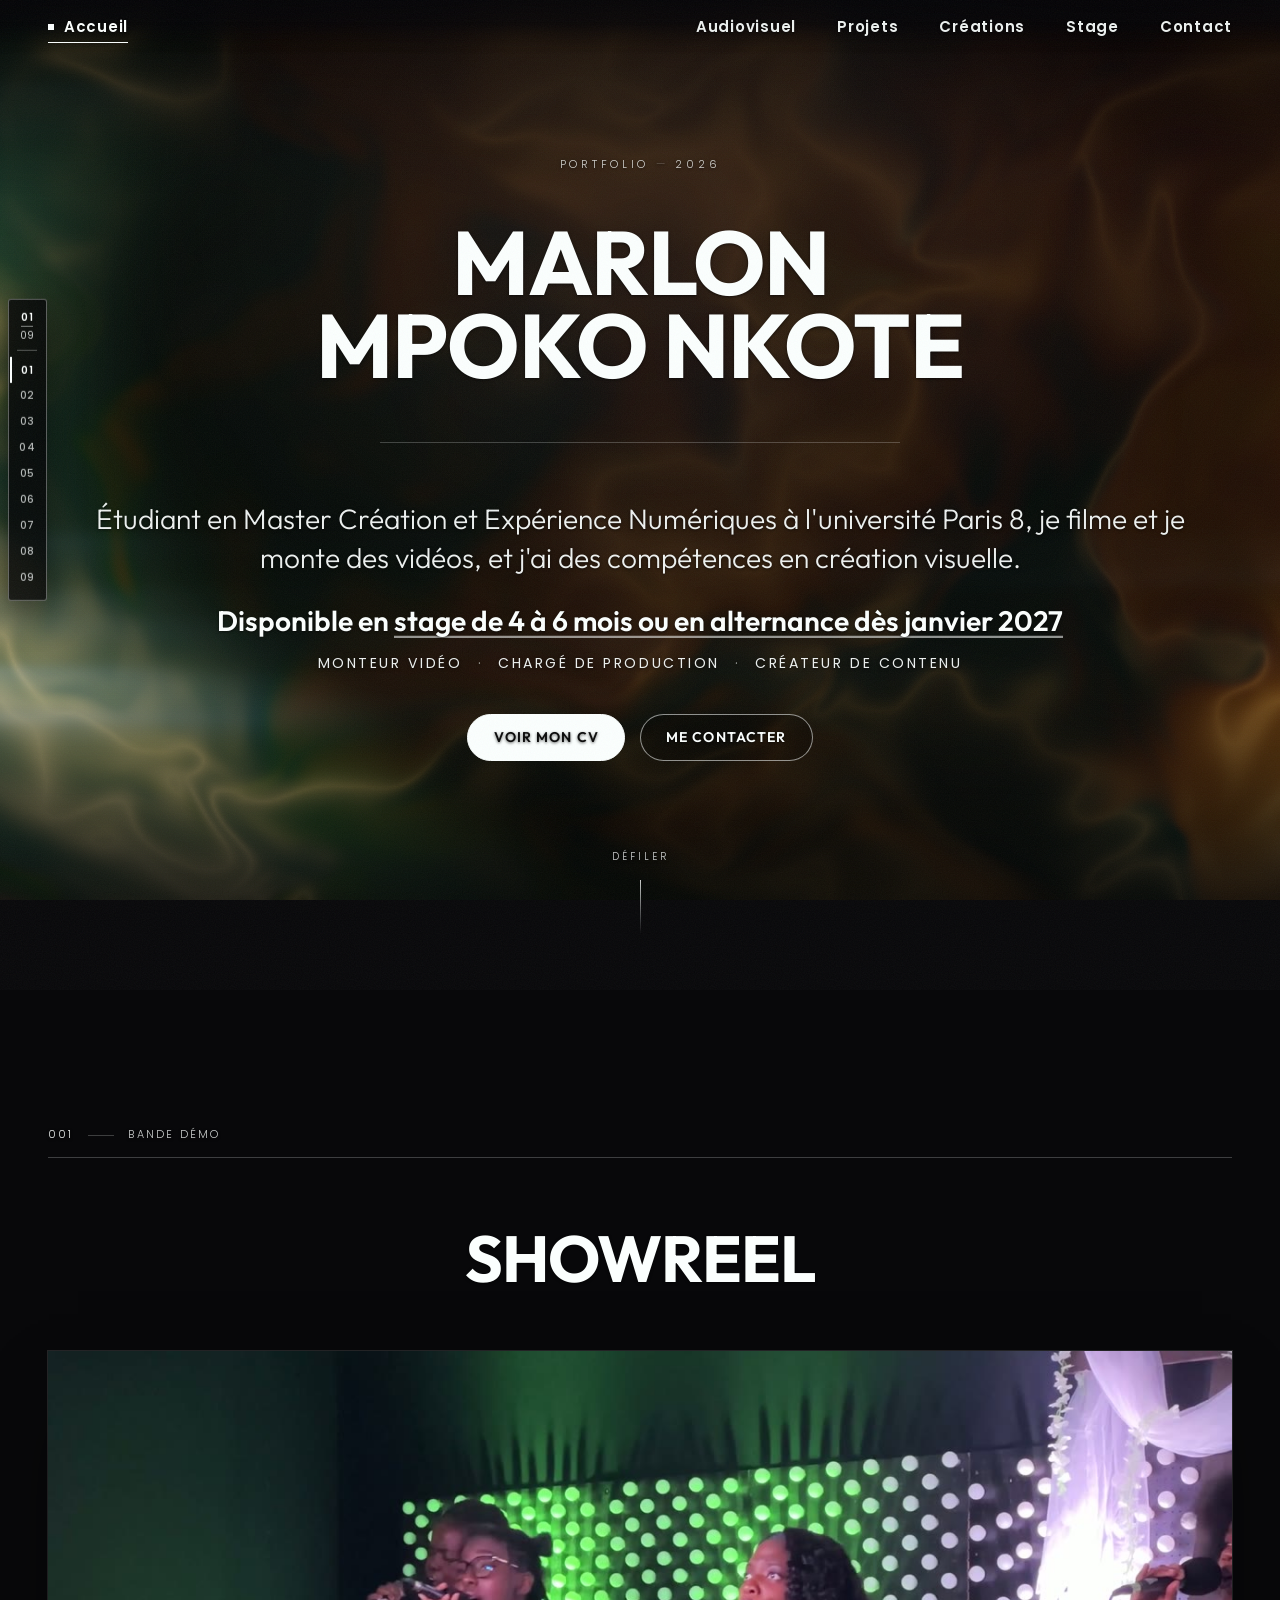
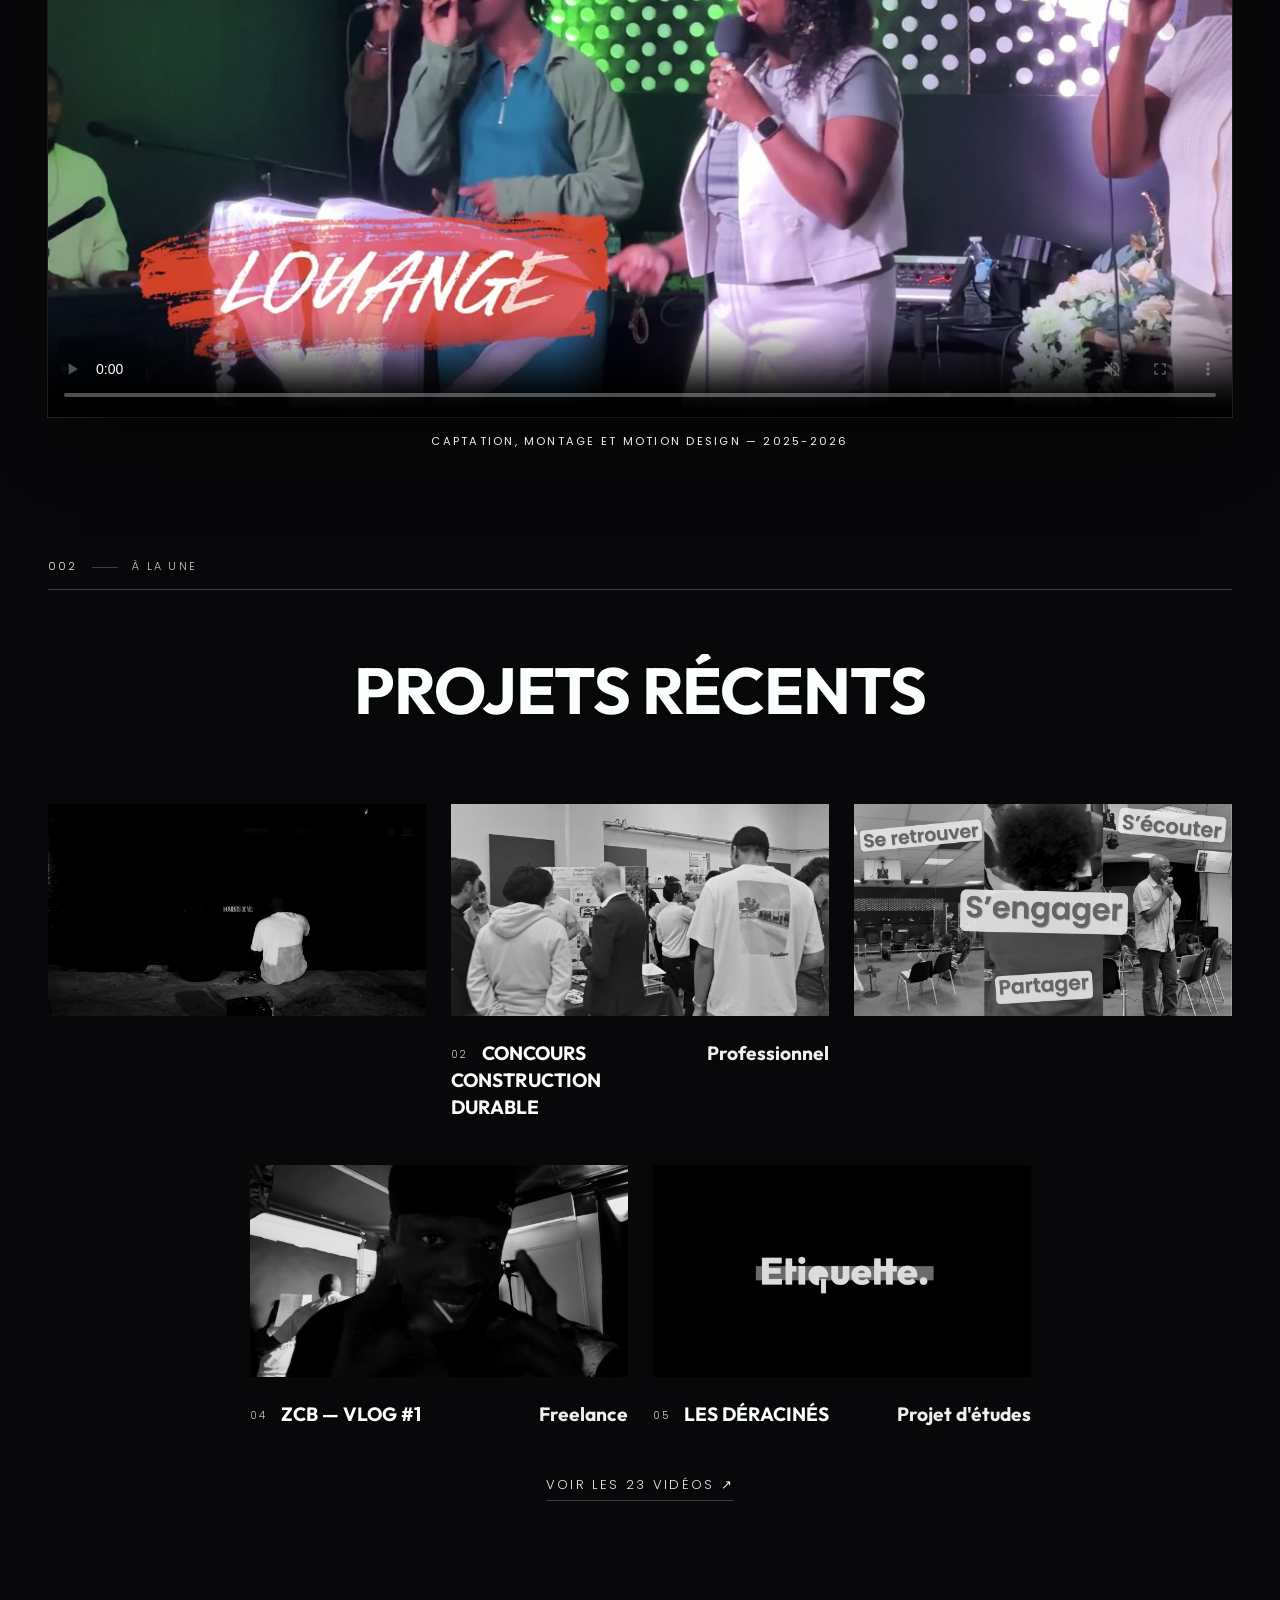
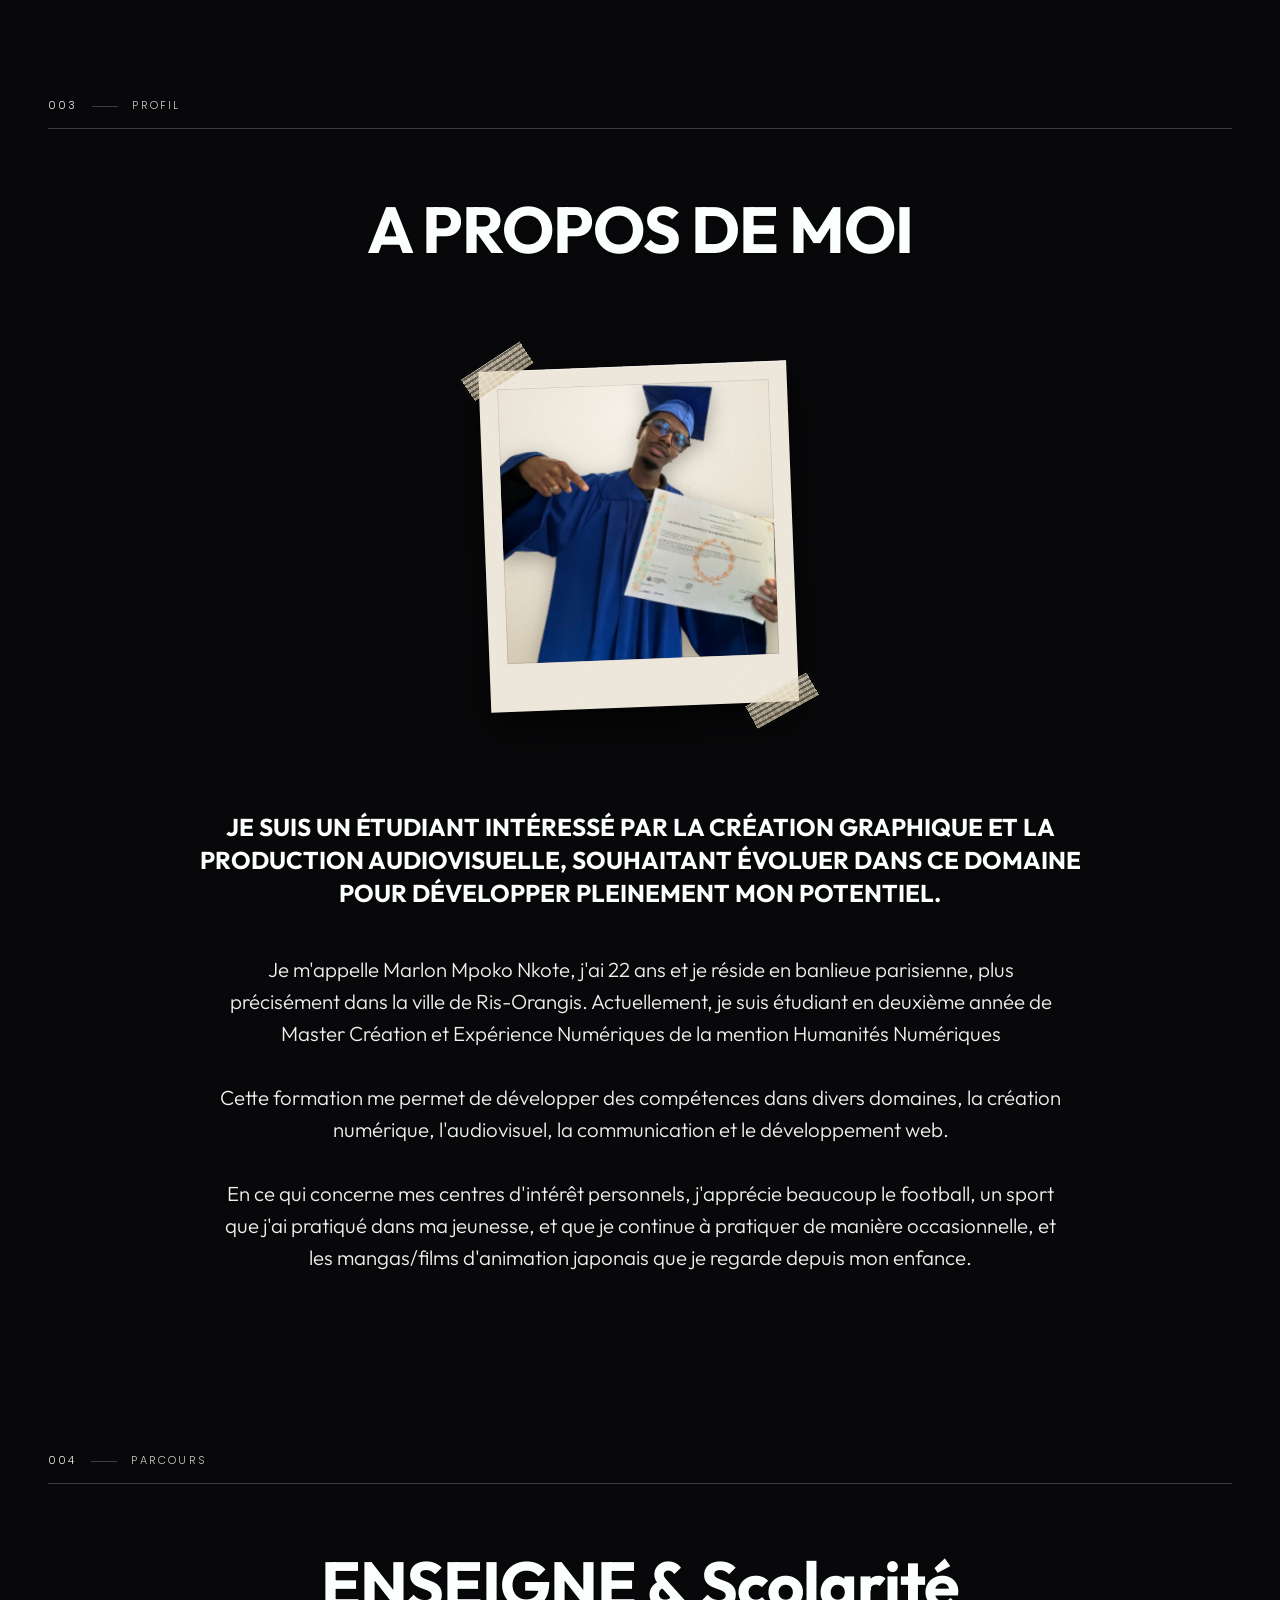
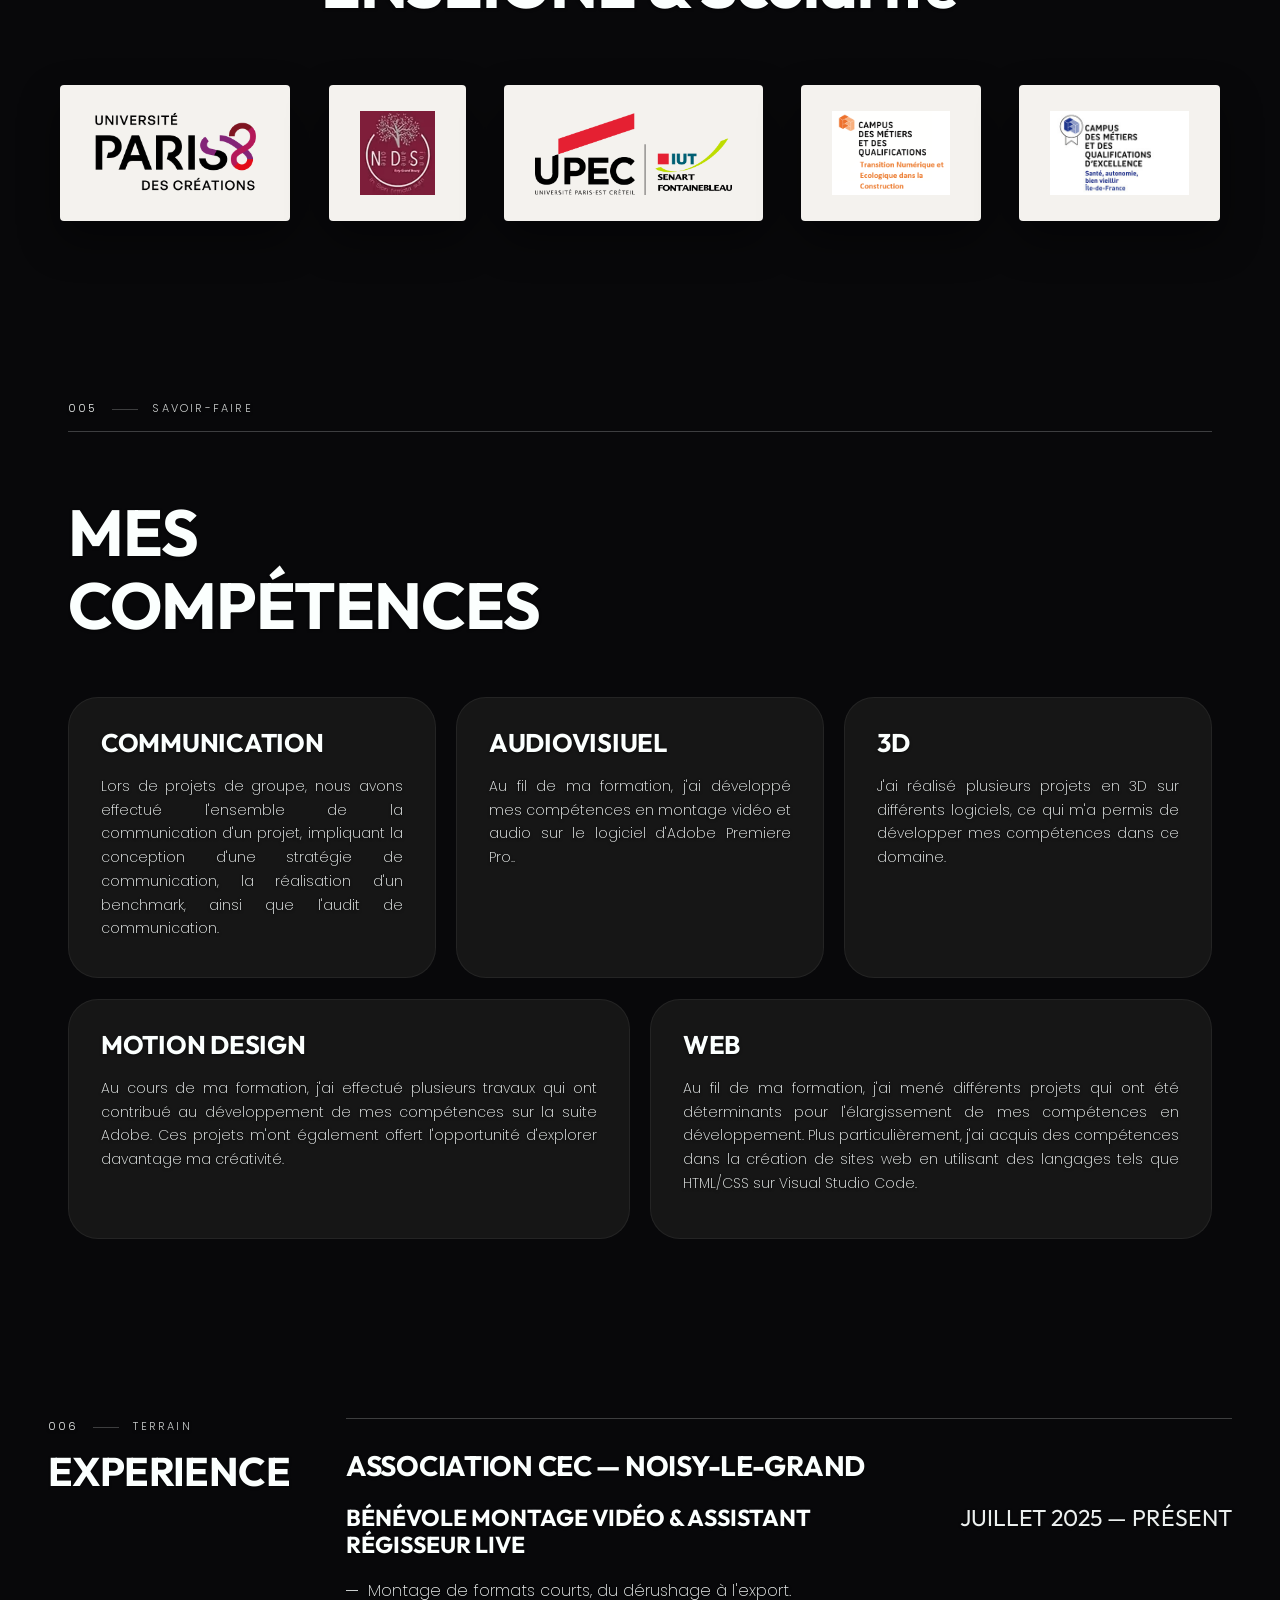
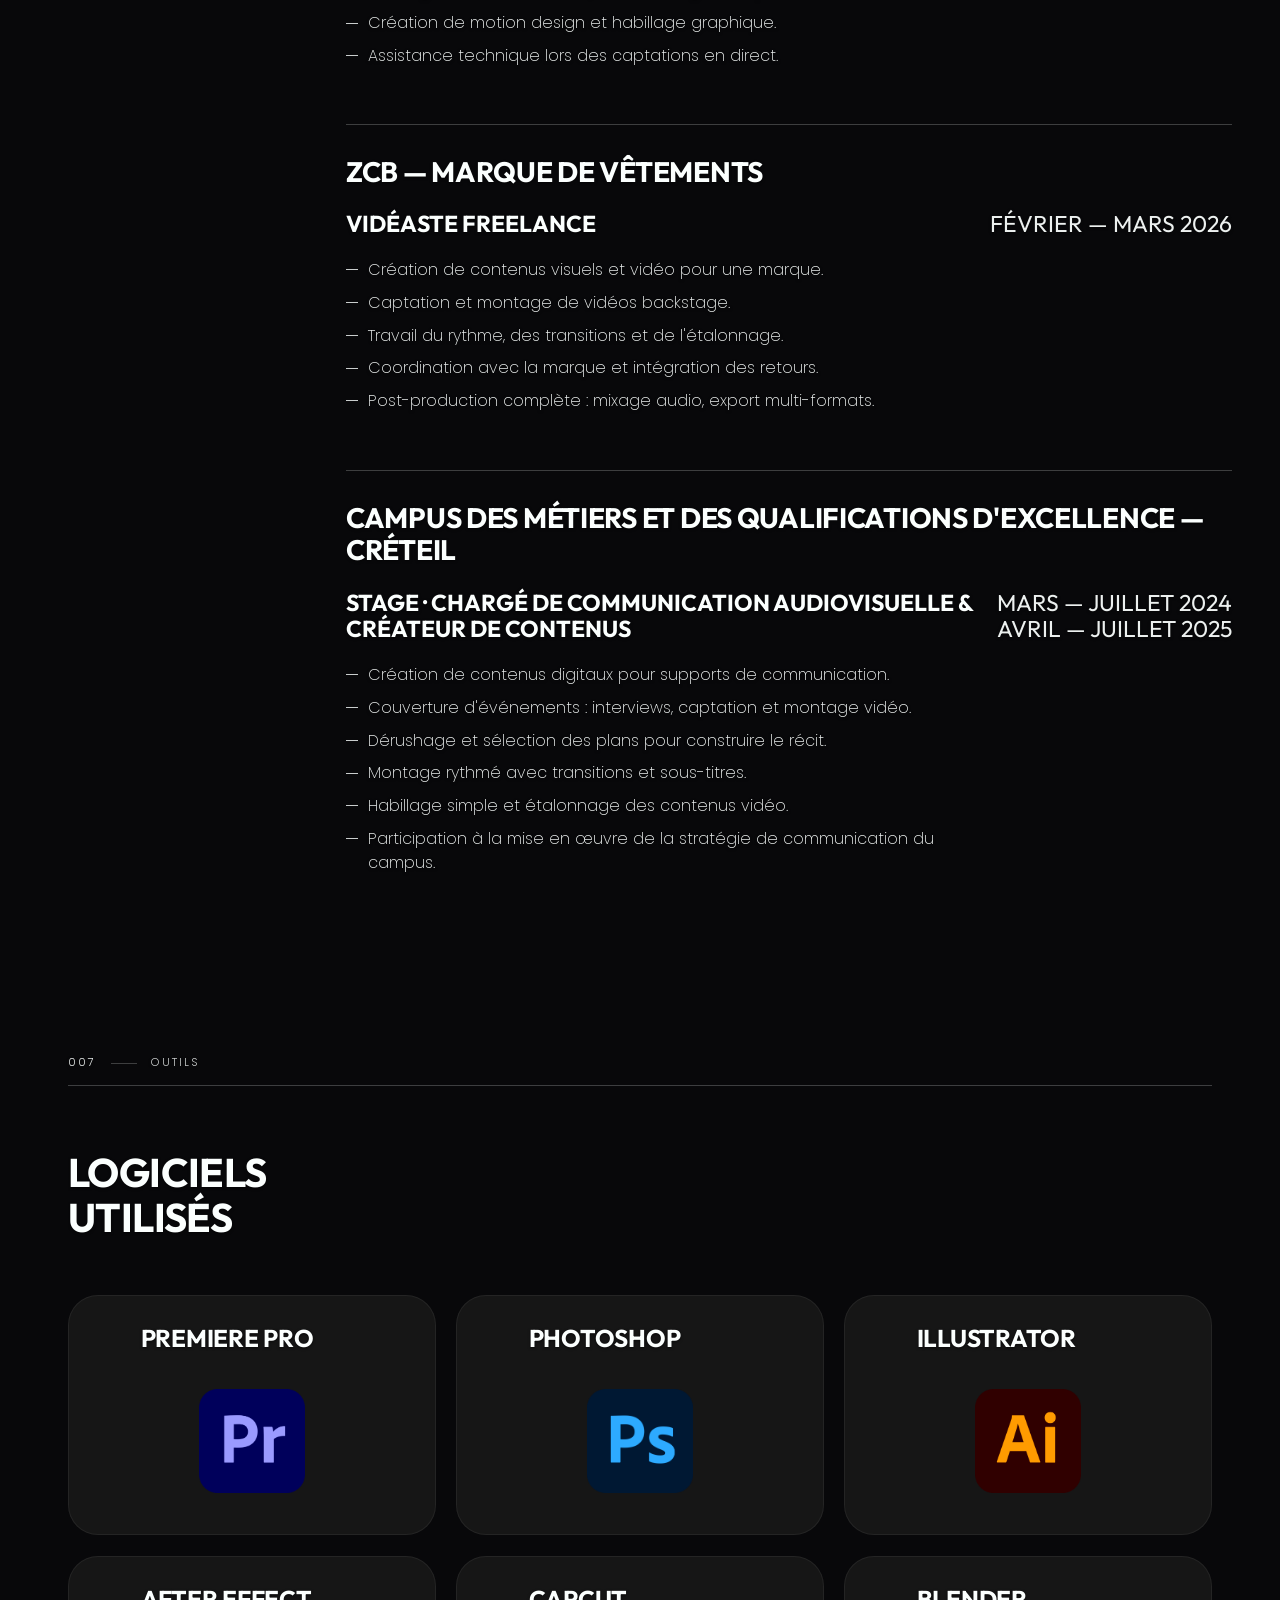
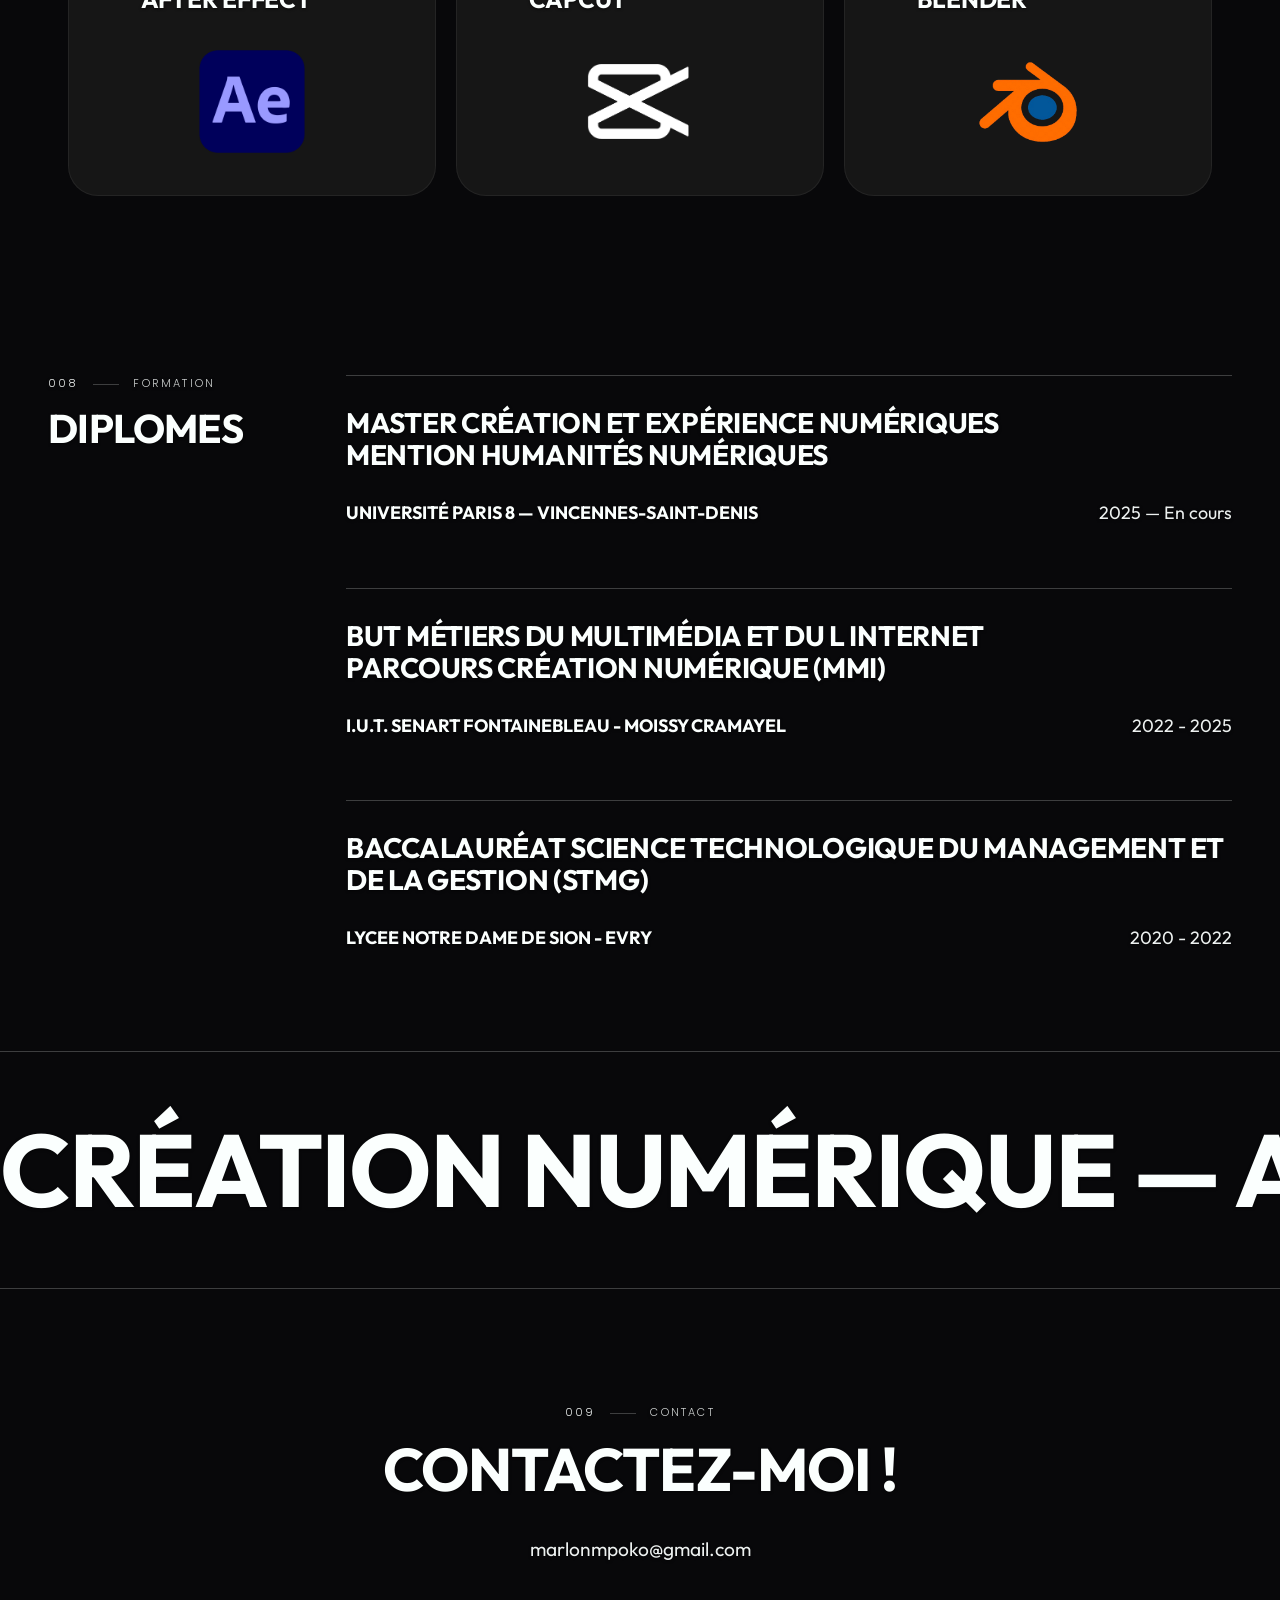
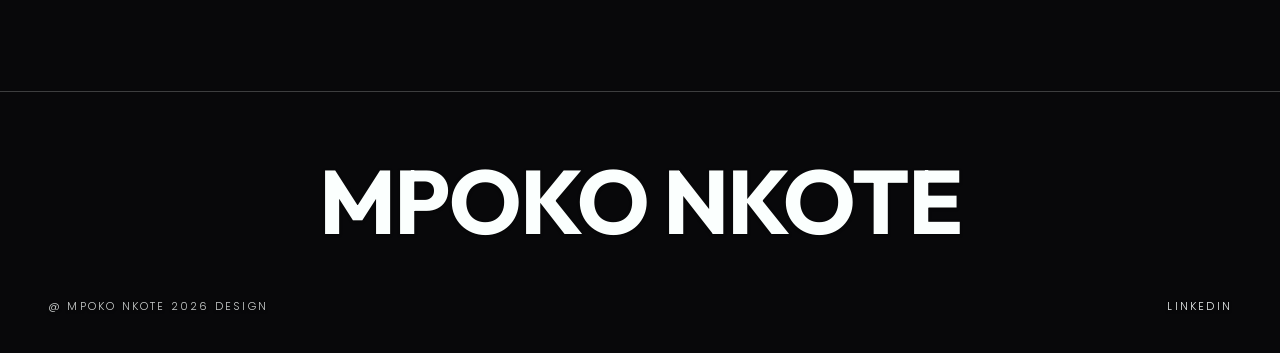
==== commit c9bcc7a2: "Showreel 2026 en tête d'accueil ; ajoute le spot ZCB Drop Skullcap en Freelance Co-Authored-By: Clau" ====
--- a/index.html
+++ b/index.html
@@ -10,7 +10,7 @@
 <link rel="preconnect" href="https://fonts.gstatic.com" crossorigin>
 <link href="https://fonts.googleapis.com/css2?family=Outfit:wght@300;400;600;700&family=Poppins:wght@200;300;400;600&display=swap" rel="stylesheet">
 
-<link rel="stylesheet" href="css/style.css?v=20261028">
+<link rel="stylesheet" href="css/style.css?v=20261028b">
 </head>
 <body class="cinema">
 
@@ -75,10 +75,28 @@
     <p class="hero__scroll reveal" data-delay="6" aria-hidden="true">Défiler</p>
   </section>
 
+  <!-- ============ SHOWREEL — le premier contact avec le travail ============ -->
+  <section class="reel" id="showreel" data-plan="assets/img/cine/crepuscule.webp" data-froid="#664444" data-sommaire="Showreel" data-teinte="#f35e07">
+    <div class="sec-meta reveal">
+      <span class="sec-meta__num">001</span>
+      <span class="sec-meta__cat">Bande démo</span>
+    </div>
+    <hr class="rule reveal reveal--rule">
+
+    <h2 class="section-title section-title--xl section-title--center reveal reveal--wipe">SHOWREEL</h2>
+
+    <figure class="reel__cadre reveal">
+      <video class="reel__video" src="assets/video/showreel.mp4" poster="assets/img/video/showreel.jpg"
+             muted loop playsinline preload="none" controls
+             aria-label="Showreel 2026 de Marlon Mpoko Nkote"></video>
+    </figure>
+    <p class="reel__legende reveal">Captation, montage et motion design — 2025-2026</p>
+  </section>
+
   <!-- ============ PROJETS RÉCENTS — les réalisations audiovisuelles ============ -->
   <section class="projects" id="projets" data-plan="assets/img/cine/ciel-braise.webp" data-froid="#228866" data-sommaire="Projets" data-teinte="#f35e07">
     <div class="sec-meta reveal">
-      <span class="sec-meta__num">001</span>
+      <span class="sec-meta__num">002</span>
       <span class="sec-meta__cat">À la une</span>
     </div>
     <hr class="rule reveal reveal--rule">
@@ -138,14 +156,14 @@
     </div>
 
     <p class="projects__lien reveal">
-      <a href="audiovisuel.html">Voir les 22 vidéos <span aria-hidden="true">↗</span></a>
+      <a href="audiovisuel.html">Voir les 23 vidéos <span aria-hidden="true">↗</span></a>
     </p>
   </section>
 
   <!-- ============ A PROPOS ============ -->
   <section class="about" id="apropos" data-plan="assets/img/cine/heure-bleue.webp" data-froid="#446688" data-sommaire="Profil" data-teinte="#d7ad43">
     <div class="sec-meta reveal">
-      <span class="sec-meta__num">002</span>
+      <span class="sec-meta__num">003</span>
       <span class="sec-meta__cat">Profil</span>
     </div>
     <hr class="rule reveal reveal--rule">
@@ -179,7 +197,7 @@
   <!-- ============ ENSEIGNE & SCOLARITÉ ============ -->
   <section class="schools" id="scolarite" data-plan="assets/img/cine/lumiere-emeraude.webp" data-froid="#004444" data-sommaire="Parcours" data-teinte="#aaaa88">
     <div class="sec-meta reveal">
-      <span class="sec-meta__num">003</span>
+      <span class="sec-meta__num">004</span>
       <span class="sec-meta__cat">Parcours</span>
     </div>
     <hr class="rule reveal reveal--rule">
@@ -198,7 +216,7 @@
   <!-- ============ COMPÉTENCES ============ -->
   <section class="skills" id="creations" data-plan="assets/img/cine/lumiere-emeraude.webp" data-froid="#004444" data-sommaire="Compétences" data-teinte="#228866">
     <div class="sec-meta reveal">
-      <span class="sec-meta__num">004</span>
+      <span class="sec-meta__num">005</span>
       <span class="sec-meta__cat">Savoir-faire</span>
     </div>
     <hr class="rule reveal reveal--rule">
@@ -237,7 +255,7 @@
   <section class="experience" id="stage" data-plan="assets/img/cine/heure-bleue.webp" data-froid="#664444" data-sommaire="Expérience" data-teinte="#446688">
     <div class="sec-side">
       <div class="sec-meta reveal">
-        <span class="sec-meta__num">005</span>
+        <span class="sec-meta__num">006</span>
         <span class="sec-meta__cat">Terrain</span>
       </div>
       <h2 class="section-title section-title--lg reveal reveal--wipe">EXPERIENCE</h2>
@@ -293,7 +311,7 @@
   <!-- ============ LOGICIELS ============ -->
   <section class="software" id="logiciels" data-plan="assets/img/cine/ciel-braise.webp" data-froid="#228866" data-sommaire="Logiciels" data-teinte="#eeaa22">
     <div class="sec-meta reveal">
-      <span class="sec-meta__num">006</span>
+      <span class="sec-meta__num">007</span>
       <span class="sec-meta__cat">Outils</span>
     </div>
     <hr class="rule reveal reveal--rule">
@@ -349,7 +367,7 @@
   <section class="diplomas" id="diplomes" data-plan="assets/img/cine/crepuscule.webp" data-froid="#886666" data-sommaire="Diplômes" data-teinte="#aa4422">
     <div class="sec-side">
       <div class="sec-meta reveal">
-        <span class="sec-meta__num">007</span>
+        <span class="sec-meta__num">008</span>
         <span class="sec-meta__cat">Formation</span>
       </div>
       <h2 class="section-title section-title--lg reveal reveal--wipe">DIPLOMES</h2>
@@ -401,7 +419,7 @@
   <!-- ============ CONTACT ============ -->
   <section class="contact" id="contact" data-plan="assets/img/cine/ciel-braise.webp" data-froid="#228866" data-sommaire="Contact" data-teinte="#f35e07">
     <div class="sec-meta sec-meta--center reveal">
-      <span class="sec-meta__num">008</span>
+      <span class="sec-meta__num">009</span>
       <span class="sec-meta__cat">Contact</span>
     </div>
 
@@ -420,9 +438,9 @@
   </div>
 </footer>
 
-<script src="js/main.js?v=20261028"></script>
-<script src="js/sommaire.js?v=20261028"></script>
-<script src="js/ambiance.js?v=20261028"></script>
-<script src="js/toile.js?v=20261028"></script>
+<script src="js/main.js?v=20261028b"></script>
+<script src="js/sommaire.js?v=20261028b"></script>
+<script src="js/ambiance.js?v=20261028b"></script>
+<script src="js/toile.js?v=20261028b"></script>
 </body>
 </html>
--- a/css/style.css
+++ b/css/style.css
@@ -650,6 +650,35 @@
 /* =========================================================
    PROJETS
    ========================================================= */
+/* ---------- Showreel : la bande démo, première chose montrée ---------- */
+.reel{
+  max-width: 1440px;
+  margin-inline: auto;
+  padding: clamp(3rem, 6vw, 5rem) var(--gutter) clamp(1rem, 3vw, 2rem);
+}
+.reel .section-title{ margin-bottom: clamp(2rem, 4.5vw, 3.5rem); }
+.reel__cadre{
+  max-width: 1200px;
+  margin: 0 auto;
+  background: #000;
+  box-shadow: 0 30px 80px -30px rgba(0,0,0,.8), 0 0 0 1px rgba(251,255,254,.12);
+}
+.reel__video{
+  display: block;
+  width: 100%;
+  aspect-ratio: 16 / 9;
+  background: #000;
+}
+.reel__legende{
+  margin-top: 1rem;
+  text-align: center;
+  font-family: var(--mono);
+  font-size: .7rem;
+  letter-spacing: .2em;
+  text-transform: uppercase;
+  color: var(--muted);
+}
+
 .projects{
   max-width: 1440px;
   margin-inline: auto;
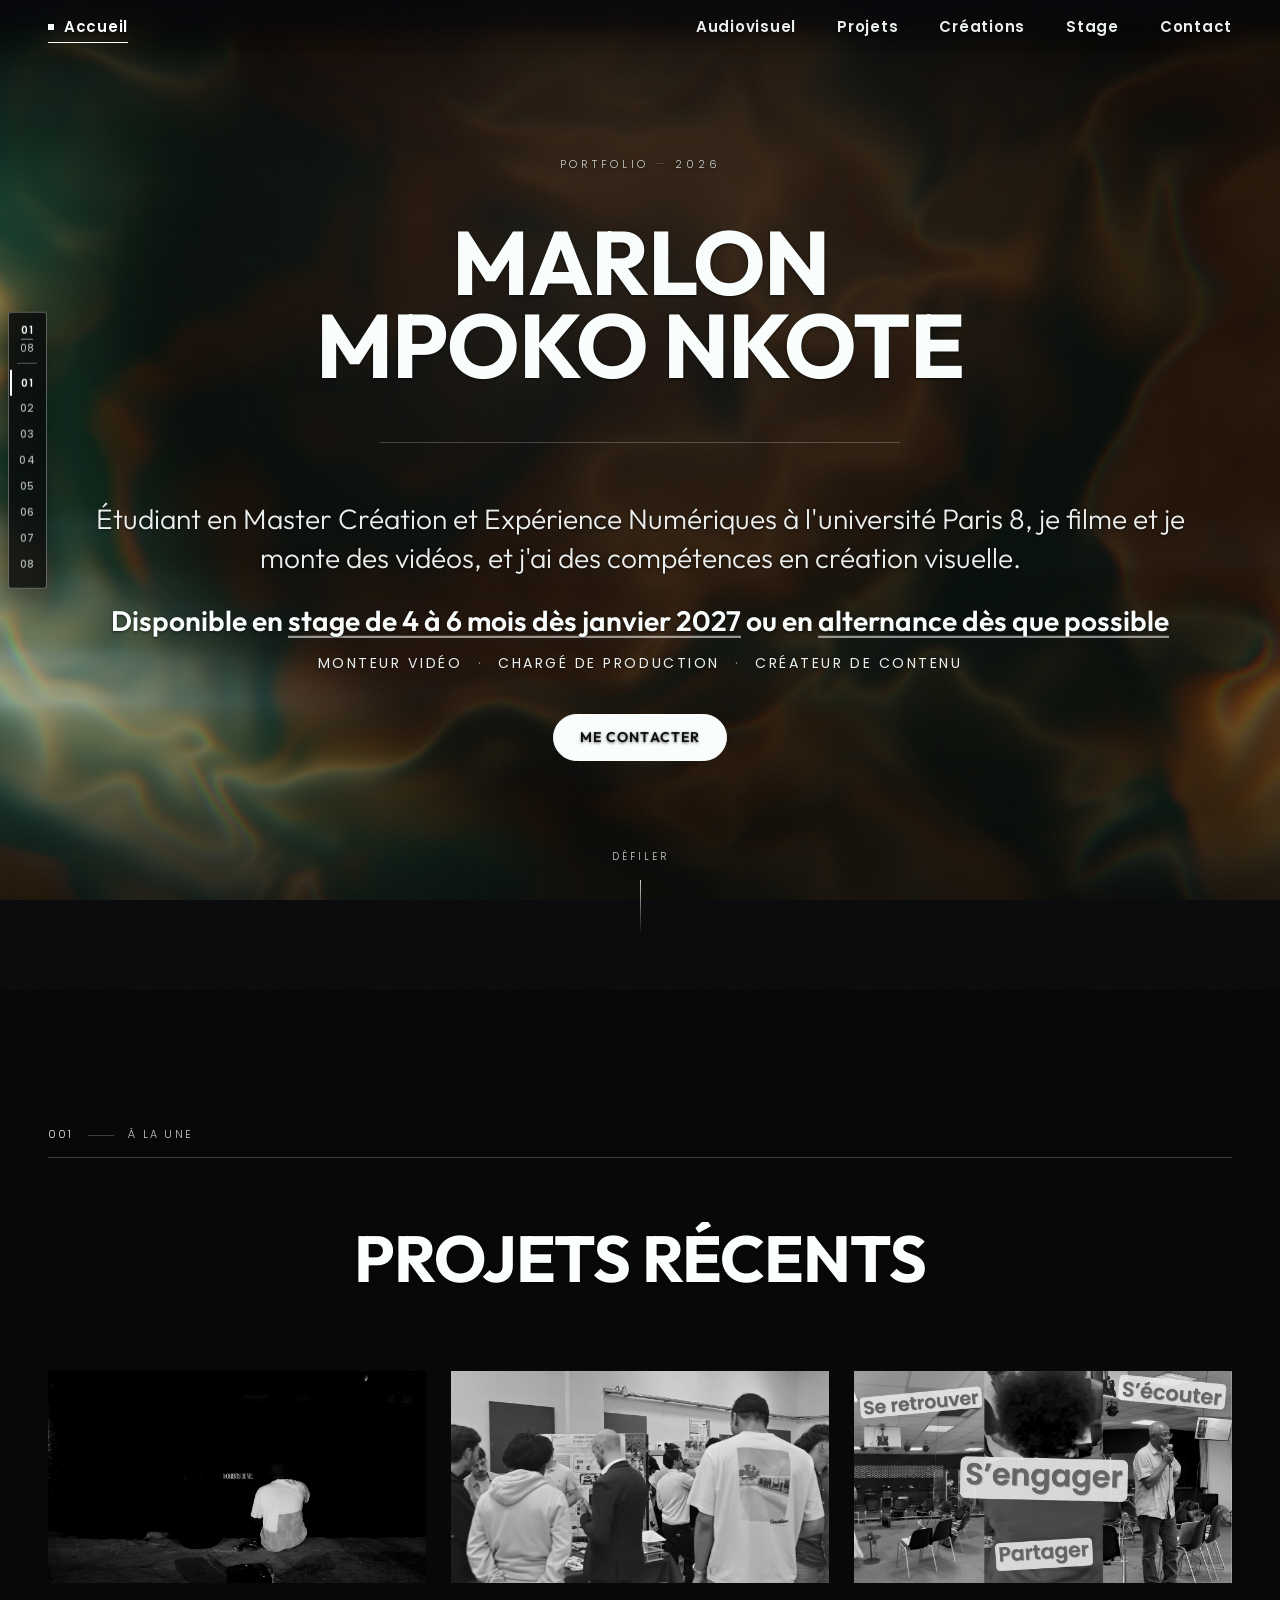
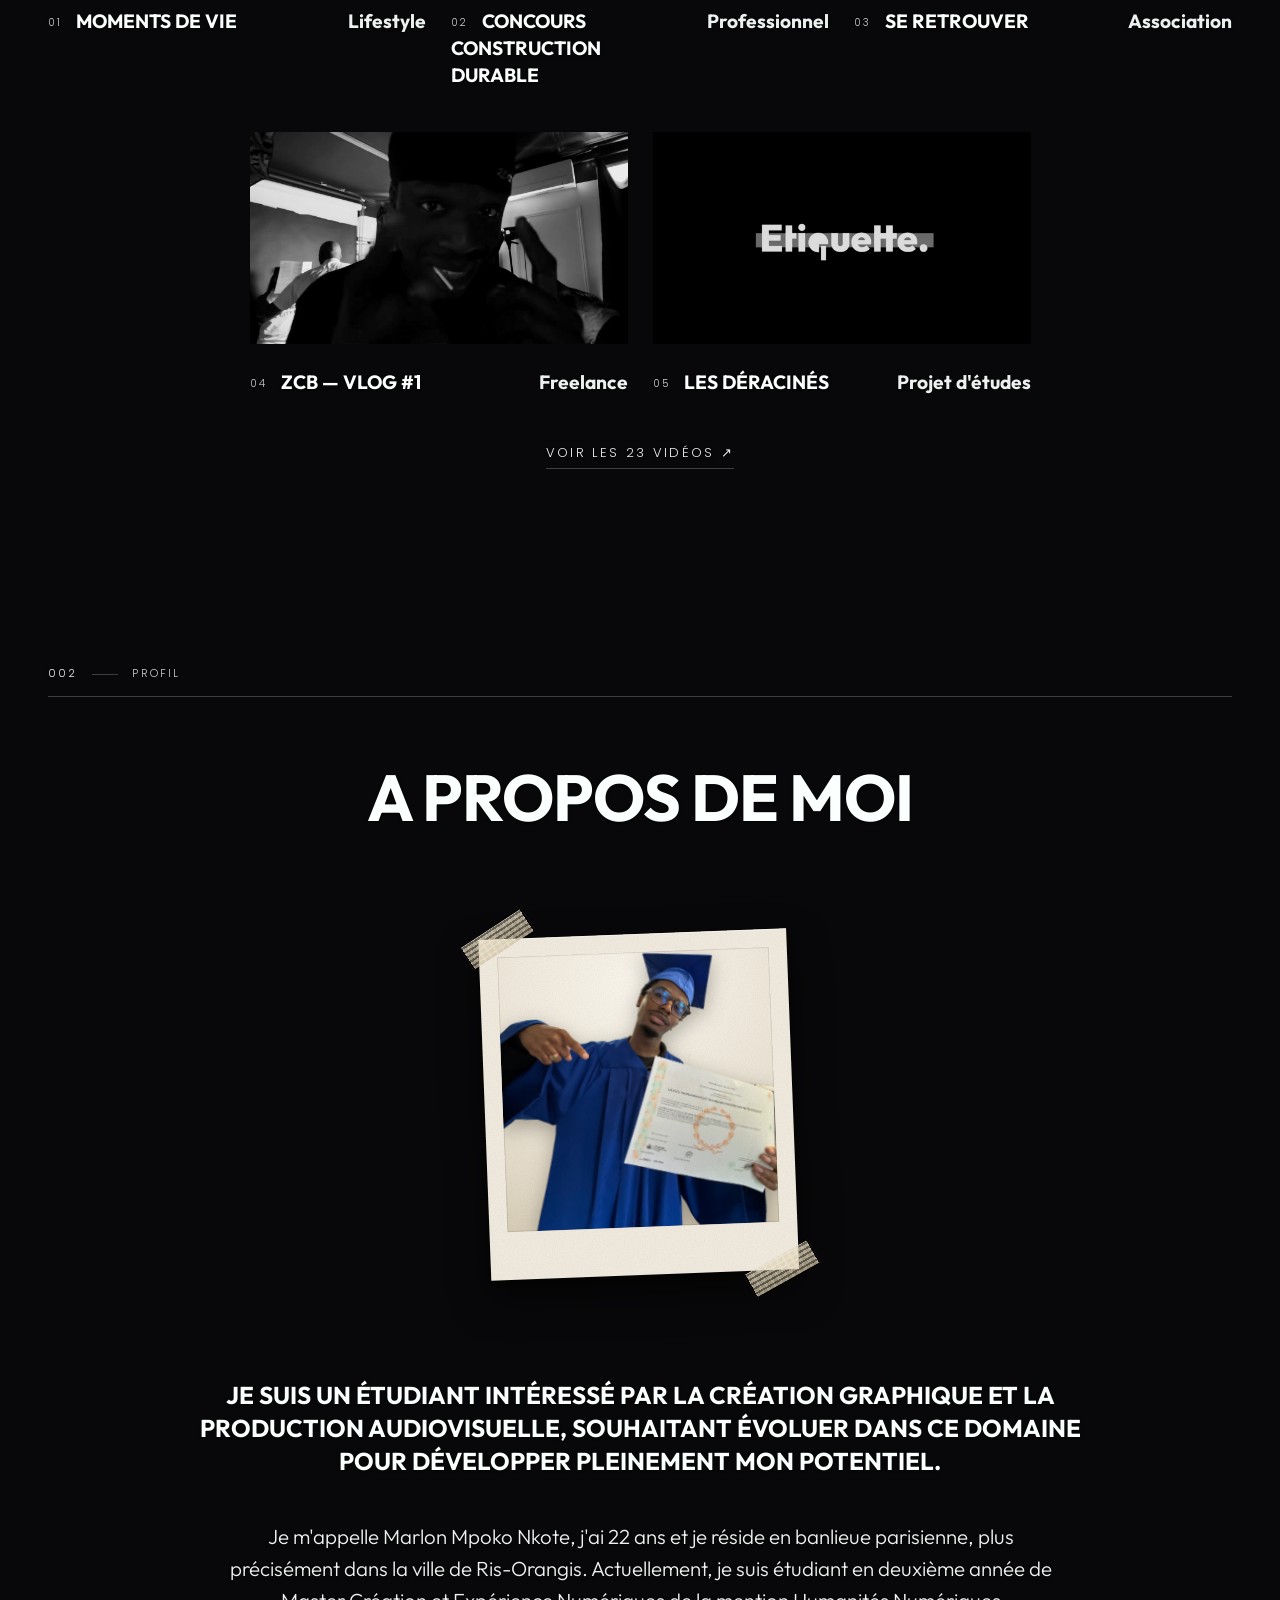
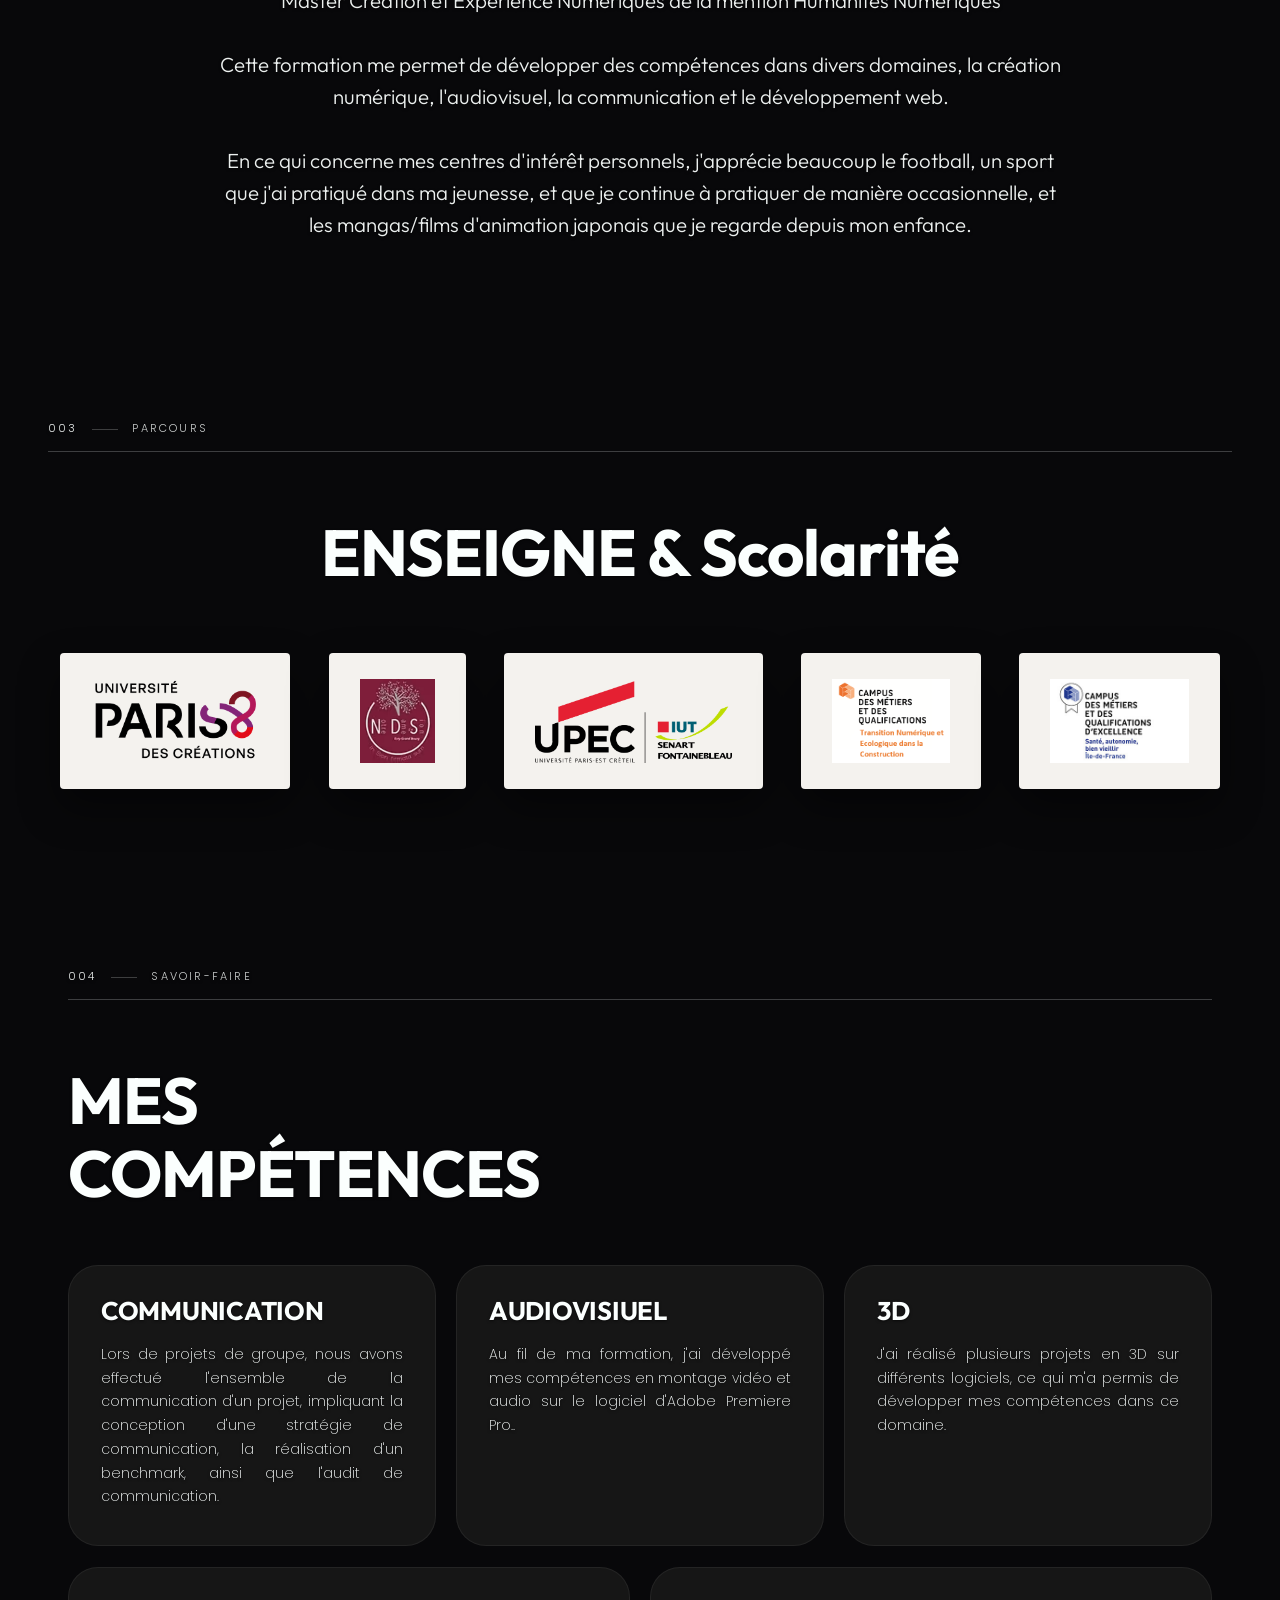
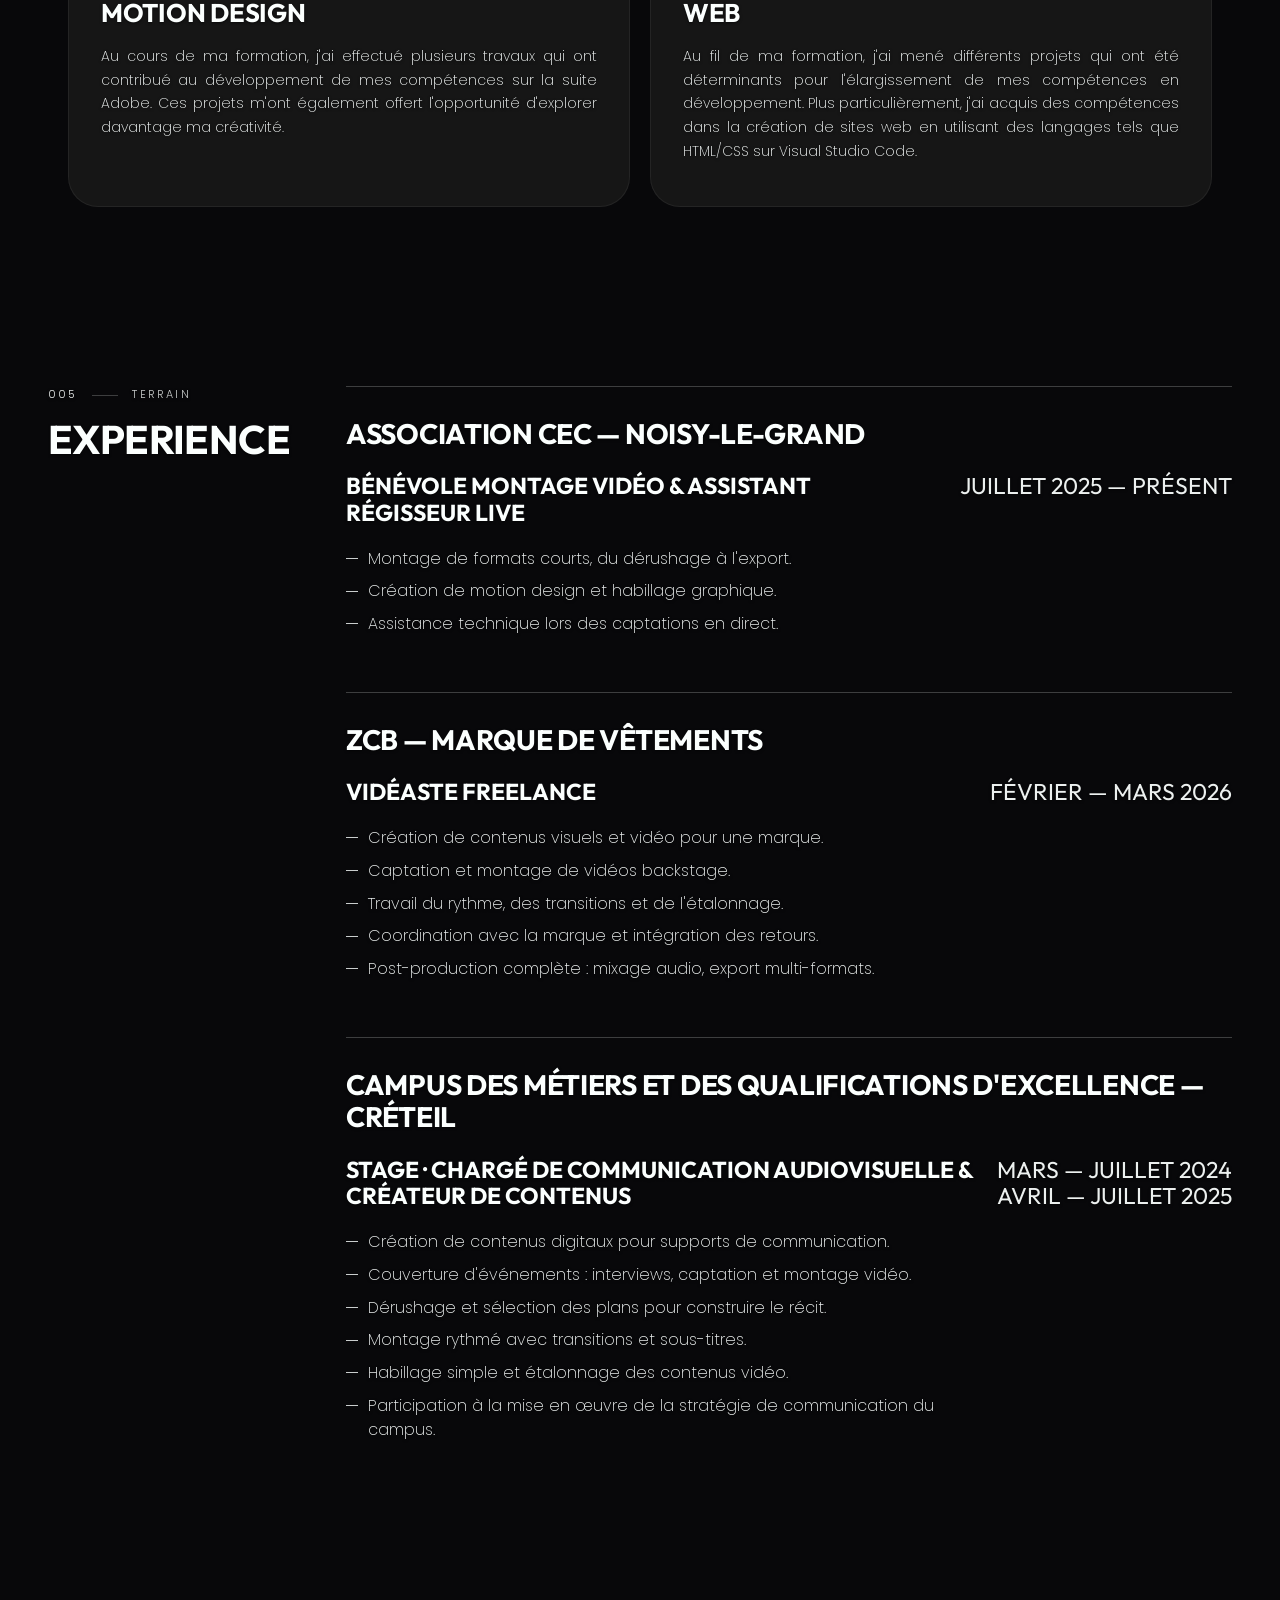
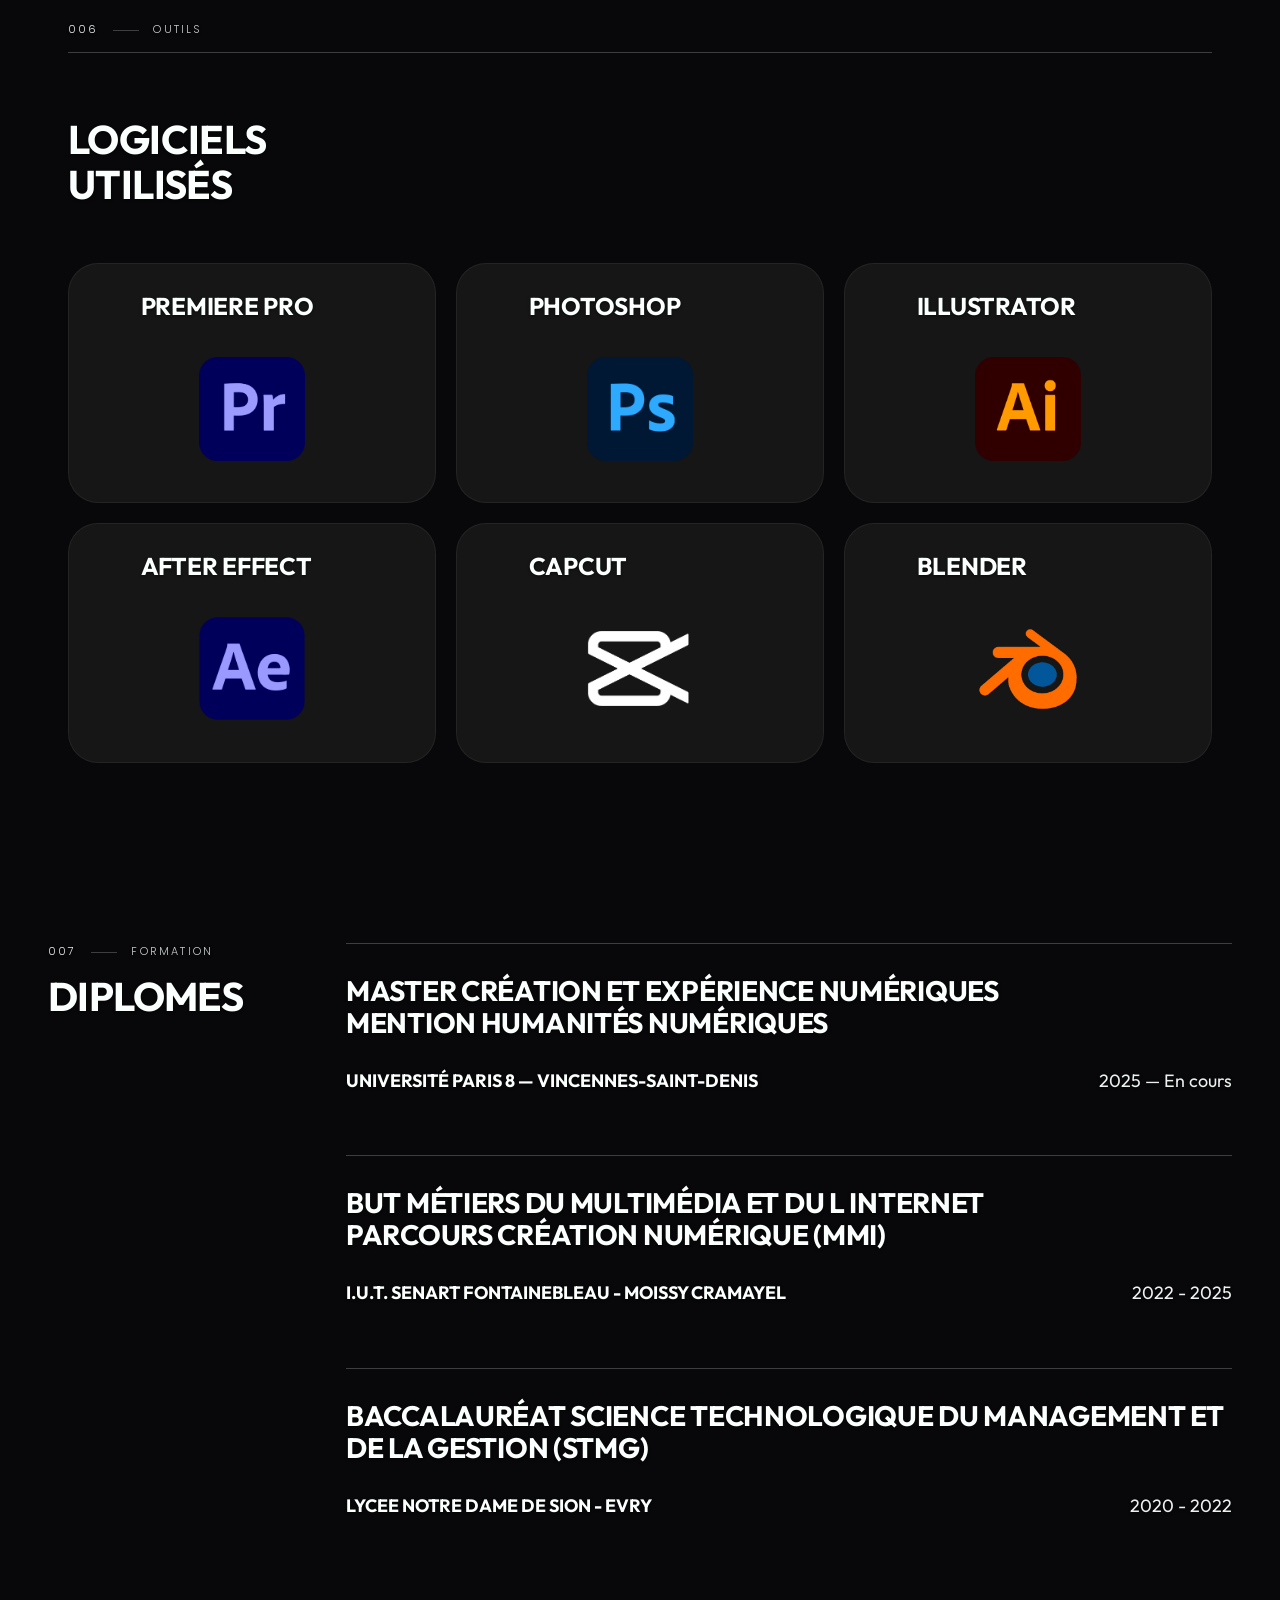
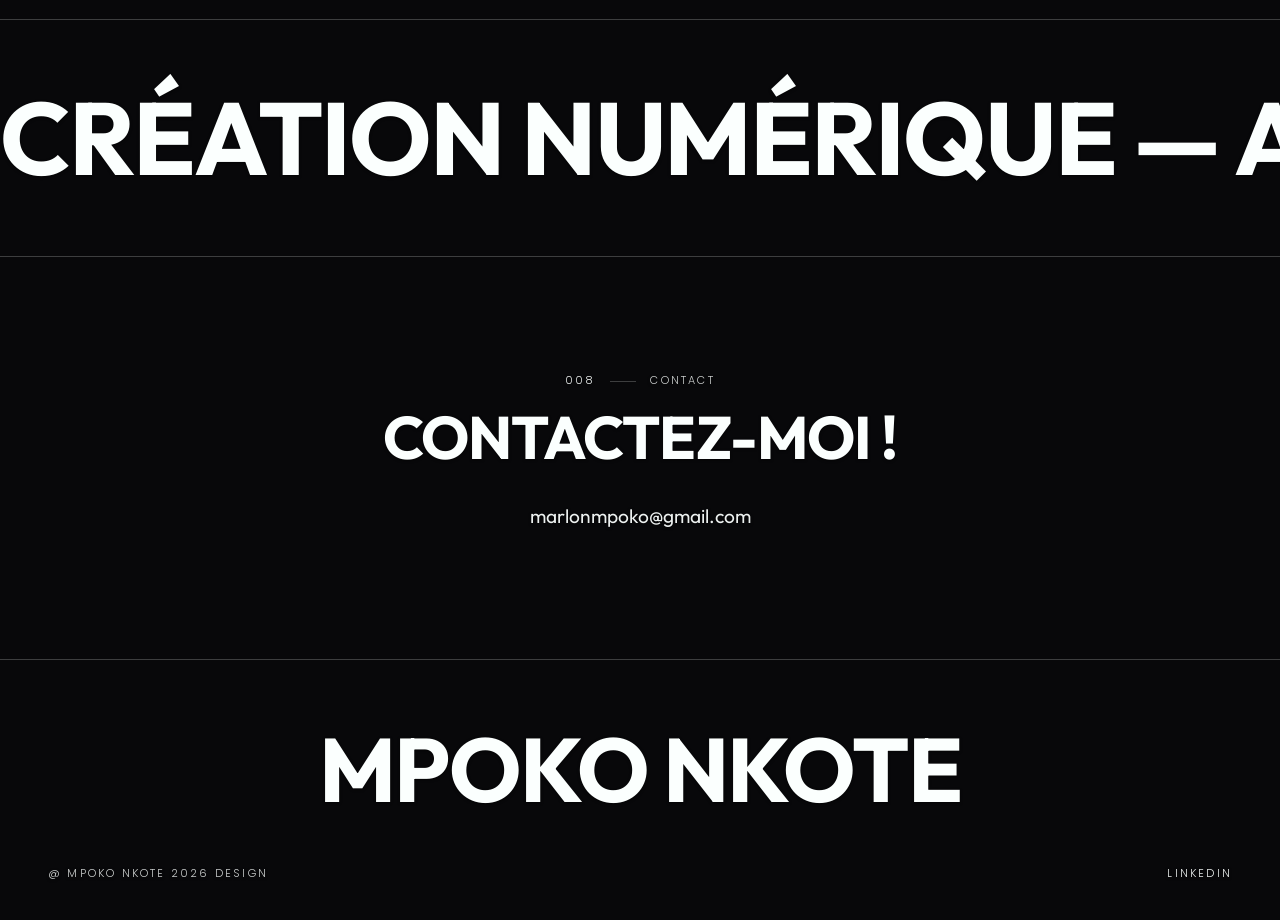
==== commit e54669a2: "Retire le showreel et le bouton CV ; alternance dès que possible Co-Authored-By: Claude Opus 5.5 <no" ====
--- a/index.html
+++ b/index.html
@@ -10,7 +10,7 @@
 <link rel="preconnect" href="https://fonts.gstatic.com" crossorigin>
 <link href="https://fonts.googleapis.com/css2?family=Outfit:wght@300;400;600;700&family=Poppins:wght@200;300;400;600&display=swap" rel="stylesheet">
 
-<link rel="stylesheet" href="css/style.css?v=20261028b">
+<link rel="stylesheet" href="css/style.css?v=20261029">
 </head>
 <body class="cinema">
 
@@ -61,42 +61,24 @@
     </p>
 
     <p class="hero__tagline hero__tagline--fort reveal" data-delay="4">
-      Disponible en <em>stage de 4 à 6&nbsp;mois ou en alternance dès janvier&nbsp;2027</em>
+      Disponible en <em>stage de 4 à 6&nbsp;mois dès janvier&nbsp;2027</em>
+      ou en <em>alternance dès que possible</em>
     </p>
     <p class="hero__postes reveal" data-delay="4">
       <b>Monteur vidéo</b> <i aria-hidden="true">·</i> <b>Chargé de production</b> <i aria-hidden="true">·</i> <b>Créateur de contenu</b>
     </p>
 
     <div class="hero__actions reveal" data-delay="5">
-      <a class="hero__btn hero__btn--plein" href="assets/cv/CV_Marlon_MPOKO_NKOTE.pdf" target="_blank" rel="noopener">Voir mon CV</a>
-      <a class="hero__btn" href="contact.html">Me contacter</a>
+      <a class="hero__btn hero__btn--plein" href="contact.html">Me contacter</a>
     </div>
 
     <p class="hero__scroll reveal" data-delay="6" aria-hidden="true">Défiler</p>
-  </section>
-
-  <!-- ============ SHOWREEL — le premier contact avec le travail ============ -->
-  <section class="reel" id="showreel" data-plan="assets/img/cine/crepuscule.webp" data-froid="#664444" data-sommaire="Showreel" data-teinte="#f35e07">
-    <div class="sec-meta reveal">
-      <span class="sec-meta__num">001</span>
-      <span class="sec-meta__cat">Bande démo</span>
-    </div>
-    <hr class="rule reveal reveal--rule">
-
-    <h2 class="section-title section-title--xl section-title--center reveal reveal--wipe">SHOWREEL</h2>
-
-    <figure class="reel__cadre reveal">
-      <video class="reel__video" src="assets/video/showreel.mp4" poster="assets/img/video/showreel.jpg"
-             muted loop playsinline preload="none" controls
-             aria-label="Showreel 2026 de Marlon Mpoko Nkote"></video>
-    </figure>
-    <p class="reel__legende reveal">Captation, montage et motion design — 2025-2026</p>
   </section>
 
   <!-- ============ PROJETS RÉCENTS — les réalisations audiovisuelles ============ -->
   <section class="projects" id="projets" data-plan="assets/img/cine/ciel-braise.webp" data-froid="#228866" data-sommaire="Projets" data-teinte="#f35e07">
     <div class="sec-meta reveal">
-      <span class="sec-meta__num">002</span>
+      <span class="sec-meta__num">001</span>
       <span class="sec-meta__cat">À la une</span>
     </div>
     <hr class="rule reveal reveal--rule">
@@ -163,7 +145,7 @@
   <!-- ============ A PROPOS ============ -->
   <section class="about" id="apropos" data-plan="assets/img/cine/heure-bleue.webp" data-froid="#446688" data-sommaire="Profil" data-teinte="#d7ad43">
     <div class="sec-meta reveal">
-      <span class="sec-meta__num">003</span>
+      <span class="sec-meta__num">002</span>
       <span class="sec-meta__cat">Profil</span>
     </div>
     <hr class="rule reveal reveal--rule">
@@ -197,7 +179,7 @@
   <!-- ============ ENSEIGNE & SCOLARITÉ ============ -->
   <section class="schools" id="scolarite" data-plan="assets/img/cine/lumiere-emeraude.webp" data-froid="#004444" data-sommaire="Parcours" data-teinte="#aaaa88">
     <div class="sec-meta reveal">
-      <span class="sec-meta__num">004</span>
+      <span class="sec-meta__num">003</span>
       <span class="sec-meta__cat">Parcours</span>
     </div>
     <hr class="rule reveal reveal--rule">
@@ -216,7 +198,7 @@
   <!-- ============ COMPÉTENCES ============ -->
   <section class="skills" id="creations" data-plan="assets/img/cine/lumiere-emeraude.webp" data-froid="#004444" data-sommaire="Compétences" data-teinte="#228866">
     <div class="sec-meta reveal">
-      <span class="sec-meta__num">005</span>
+      <span class="sec-meta__num">004</span>
       <span class="sec-meta__cat">Savoir-faire</span>
     </div>
     <hr class="rule reveal reveal--rule">
@@ -255,7 +237,7 @@
   <section class="experience" id="stage" data-plan="assets/img/cine/heure-bleue.webp" data-froid="#664444" data-sommaire="Expérience" data-teinte="#446688">
     <div class="sec-side">
       <div class="sec-meta reveal">
-        <span class="sec-meta__num">006</span>
+        <span class="sec-meta__num">005</span>
         <span class="sec-meta__cat">Terrain</span>
       </div>
       <h2 class="section-title section-title--lg reveal reveal--wipe">EXPERIENCE</h2>
@@ -311,7 +293,7 @@
   <!-- ============ LOGICIELS ============ -->
   <section class="software" id="logiciels" data-plan="assets/img/cine/ciel-braise.webp" data-froid="#228866" data-sommaire="Logiciels" data-teinte="#eeaa22">
     <div class="sec-meta reveal">
-      <span class="sec-meta__num">007</span>
+      <span class="sec-meta__num">006</span>
       <span class="sec-meta__cat">Outils</span>
     </div>
     <hr class="rule reveal reveal--rule">
@@ -367,7 +349,7 @@
   <section class="diplomas" id="diplomes" data-plan="assets/img/cine/crepuscule.webp" data-froid="#886666" data-sommaire="Diplômes" data-teinte="#aa4422">
     <div class="sec-side">
       <div class="sec-meta reveal">
-        <span class="sec-meta__num">008</span>
+        <span class="sec-meta__num">007</span>
         <span class="sec-meta__cat">Formation</span>
       </div>
       <h2 class="section-title section-title--lg reveal reveal--wipe">DIPLOMES</h2>
@@ -419,7 +401,7 @@
   <!-- ============ CONTACT ============ -->
   <section class="contact" id="contact" data-plan="assets/img/cine/ciel-braise.webp" data-froid="#228866" data-sommaire="Contact" data-teinte="#f35e07">
     <div class="sec-meta sec-meta--center reveal">
-      <span class="sec-meta__num">009</span>
+      <span class="sec-meta__num">008</span>
       <span class="sec-meta__cat">Contact</span>
     </div>
 
@@ -438,9 +420,9 @@
   </div>
 </footer>
 
-<script src="js/main.js?v=20261028b"></script>
-<script src="js/sommaire.js?v=20261028b"></script>
-<script src="js/ambiance.js?v=20261028b"></script>
-<script src="js/toile.js?v=20261028b"></script>
+<script src="js/main.js?v=20261029"></script>
+<script src="js/sommaire.js?v=20261029"></script>
+<script src="js/ambiance.js?v=20261029"></script>
+<script src="js/toile.js?v=20261029"></script>
 </body>
 </html>
--- a/css/style.css
+++ b/css/style.css
@@ -650,35 +650,6 @@
 /* =========================================================
    PROJETS
    ========================================================= */
-/* ---------- Showreel : la bande démo, première chose montrée ---------- */
-.reel{
-  max-width: 1440px;
-  margin-inline: auto;
-  padding: clamp(3rem, 6vw, 5rem) var(--gutter) clamp(1rem, 3vw, 2rem);
-}
-.reel .section-title{ margin-bottom: clamp(2rem, 4.5vw, 3.5rem); }
-.reel__cadre{
-  max-width: 1200px;
-  margin: 0 auto;
-  background: #000;
-  box-shadow: 0 30px 80px -30px rgba(0,0,0,.8), 0 0 0 1px rgba(251,255,254,.12);
-}
-.reel__video{
-  display: block;
-  width: 100%;
-  aspect-ratio: 16 / 9;
-  background: #000;
-}
-.reel__legende{
-  margin-top: 1rem;
-  text-align: center;
-  font-family: var(--mono);
-  font-size: .7rem;
-  letter-spacing: .2em;
-  text-transform: uppercase;
-  color: var(--muted);
-}
-
 .projects{
   max-width: 1440px;
   margin-inline: auto;
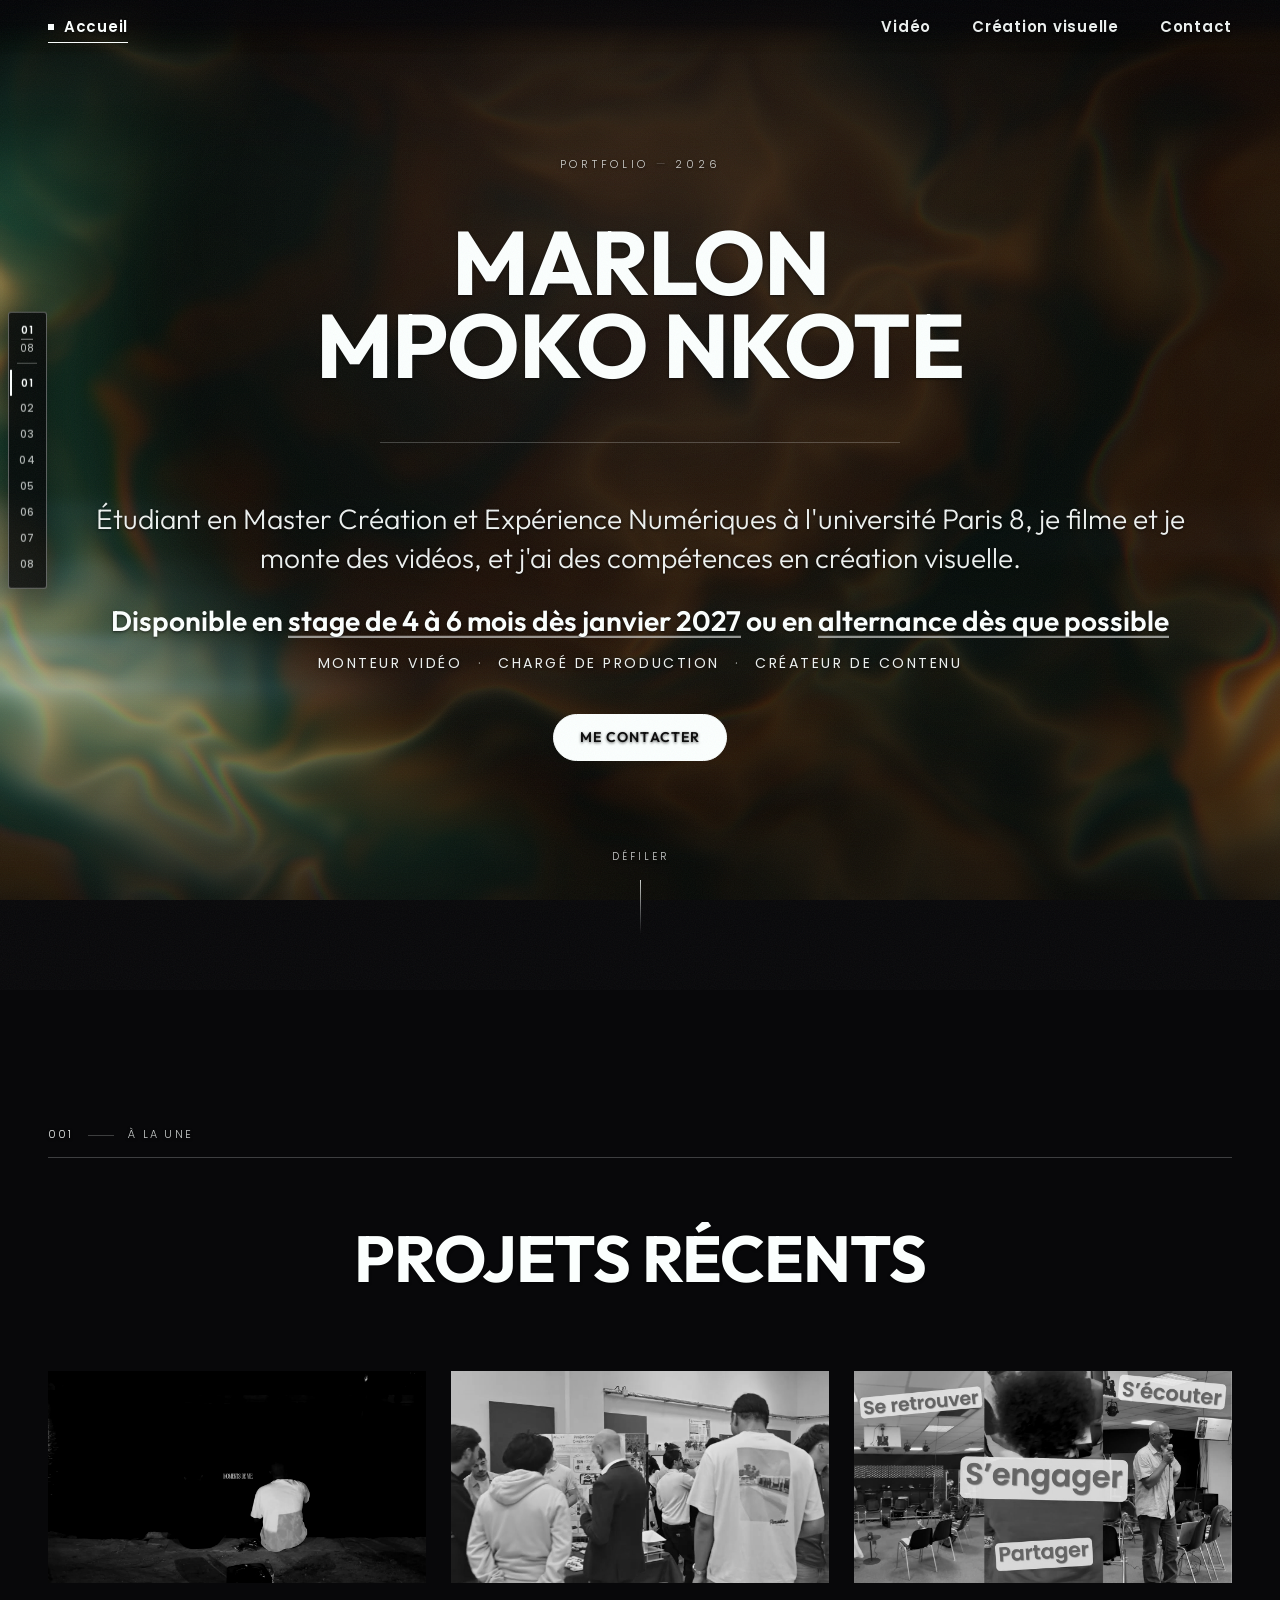
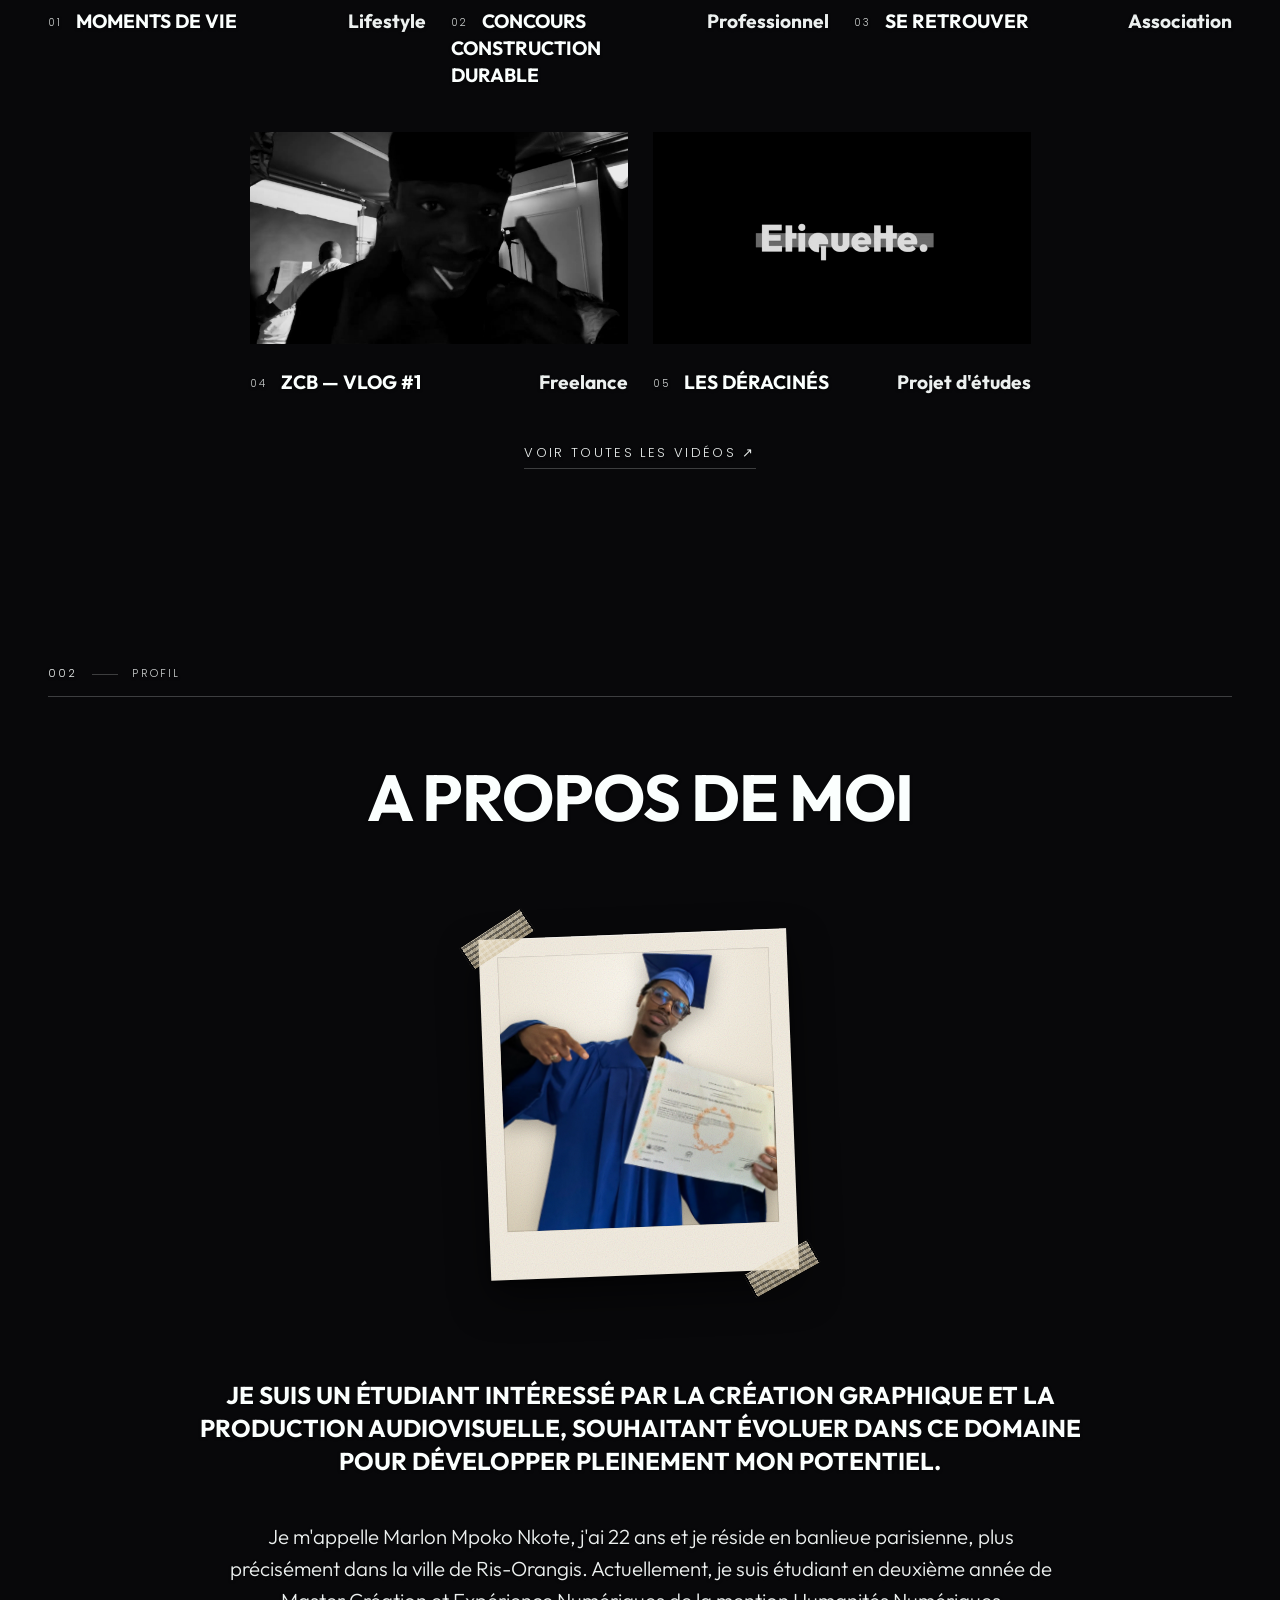
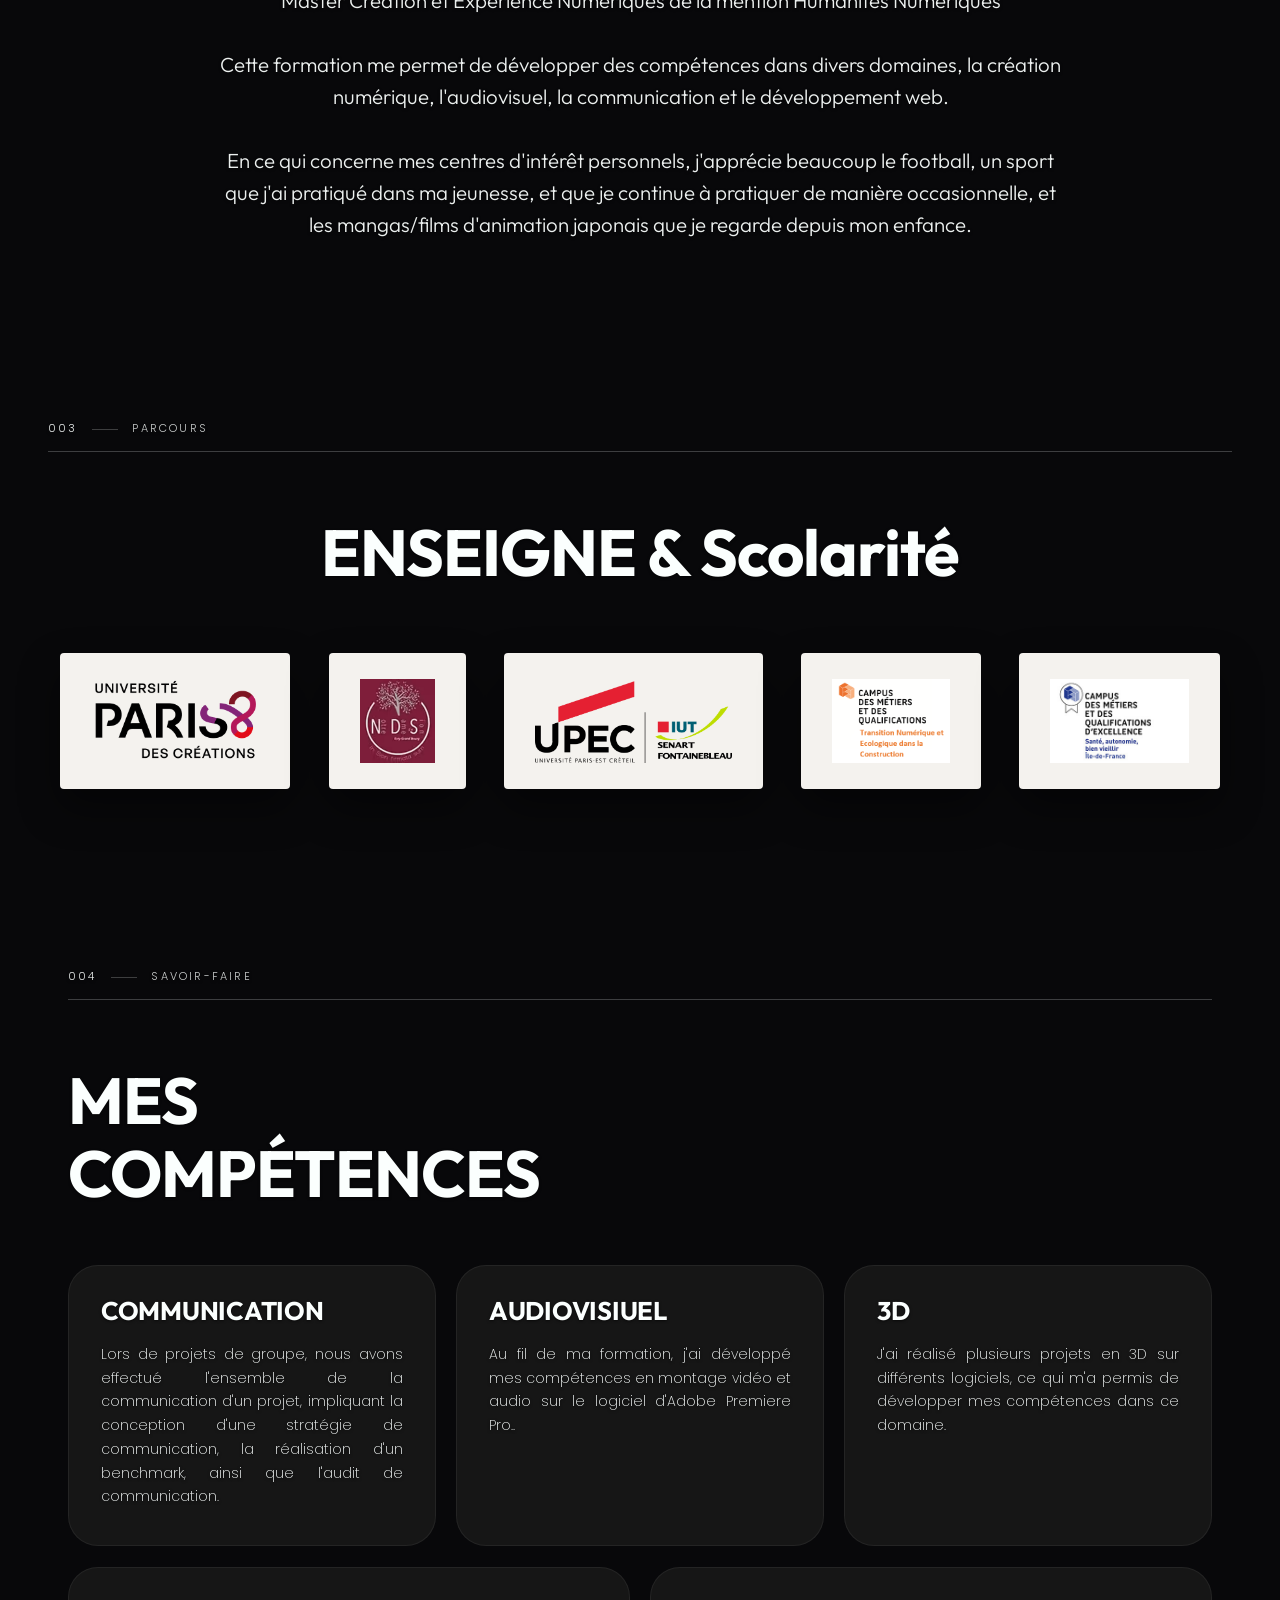
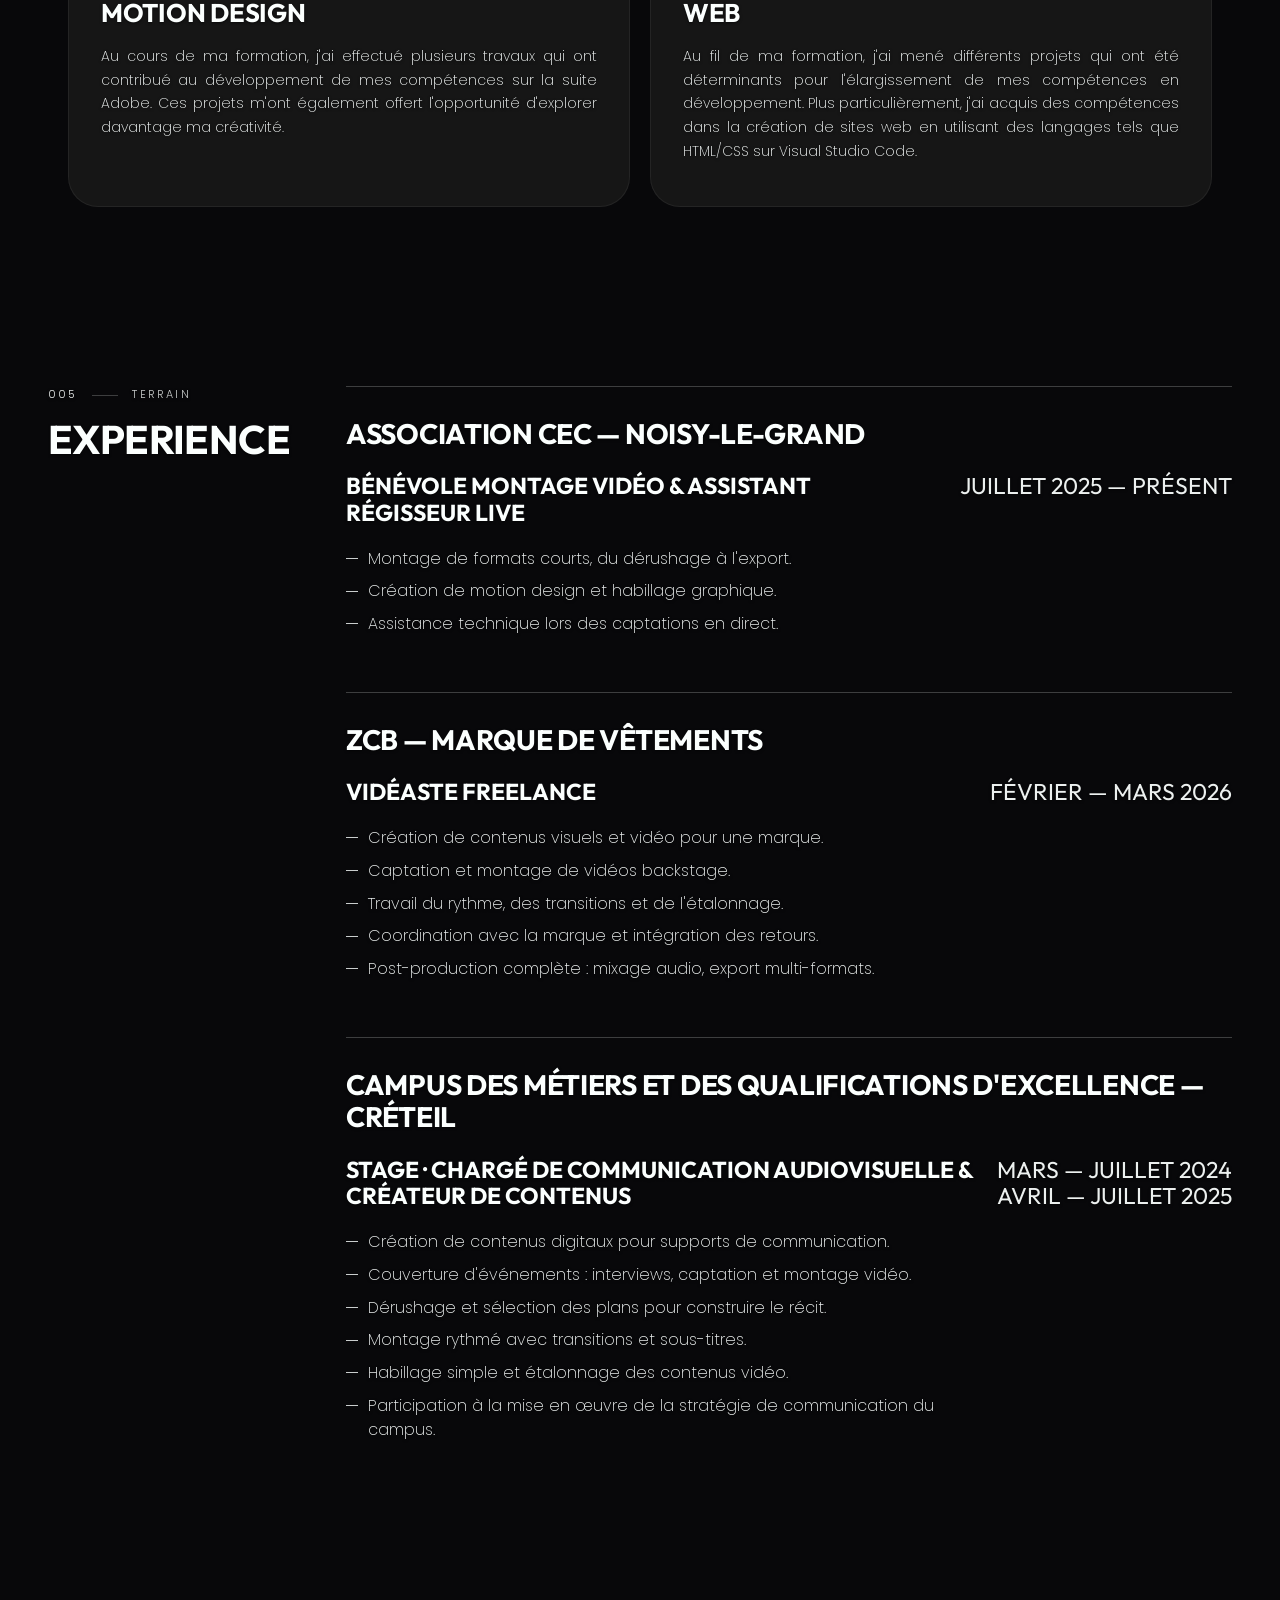
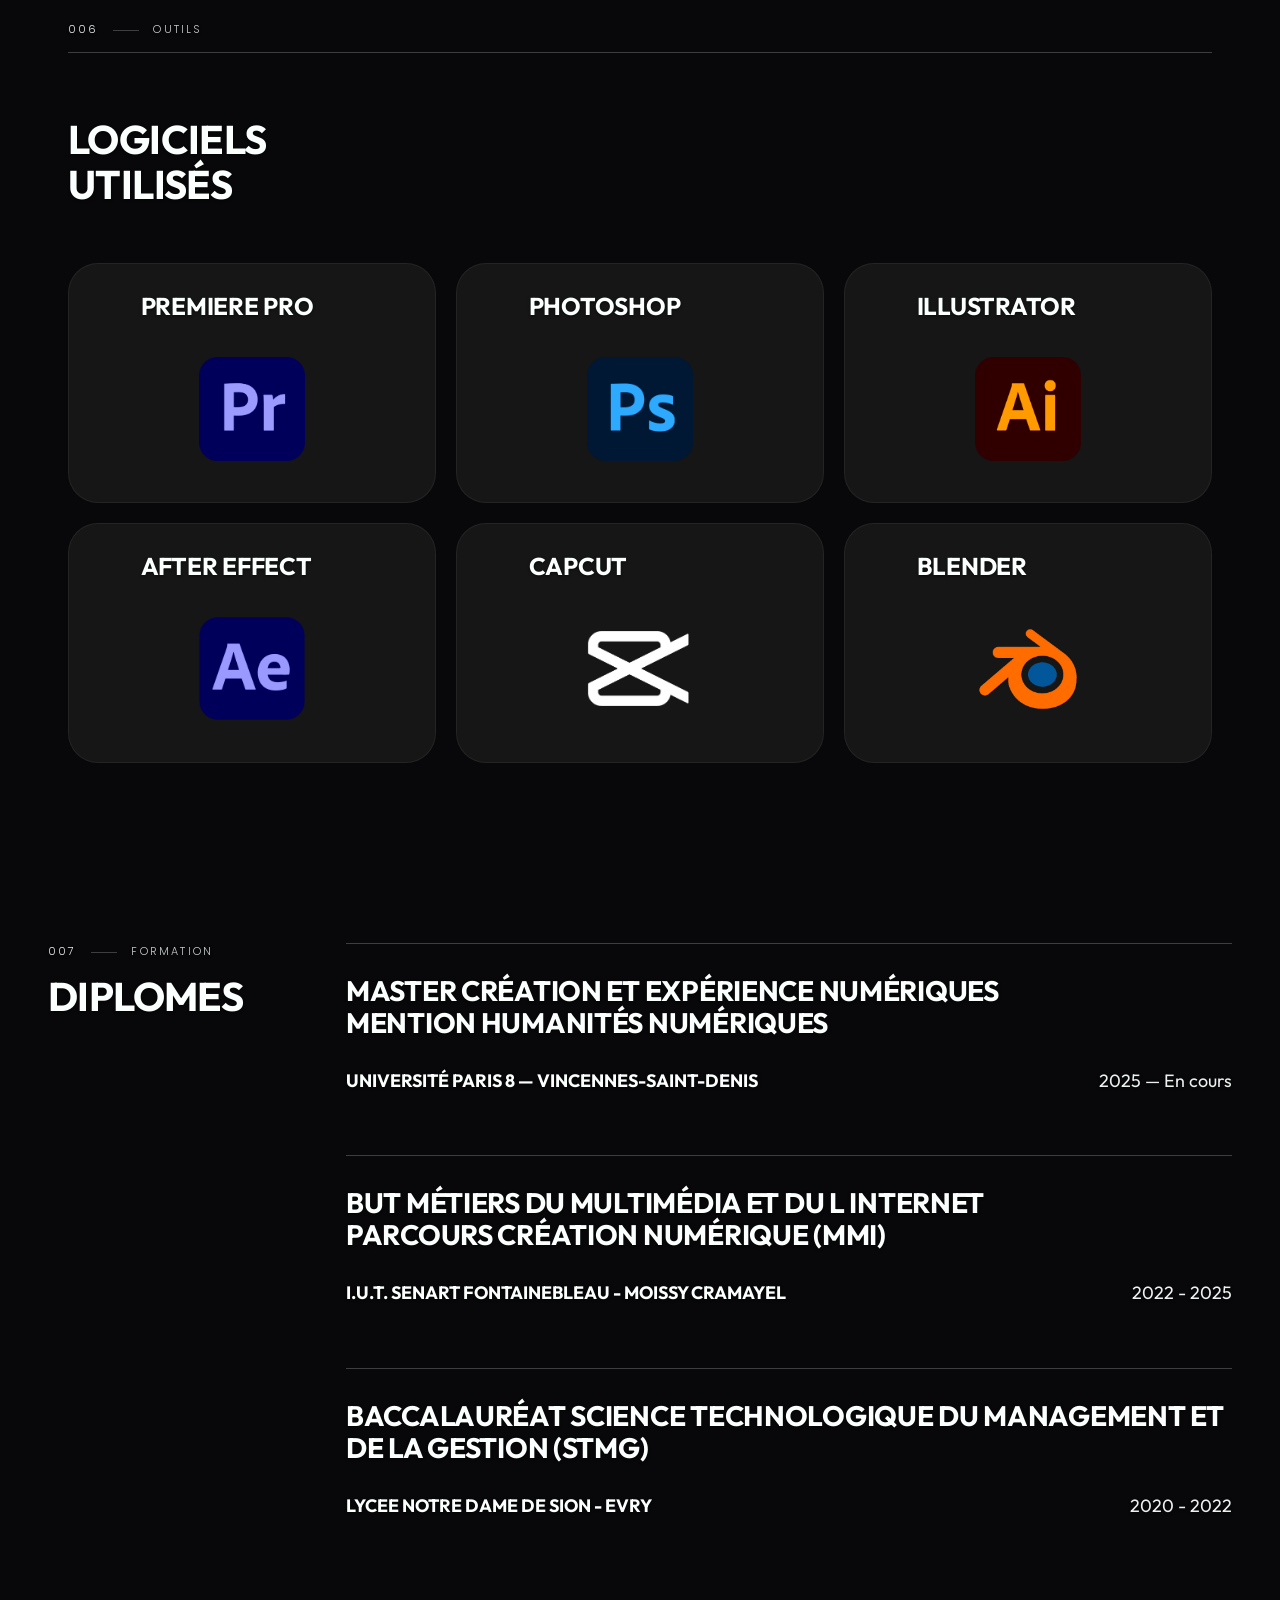
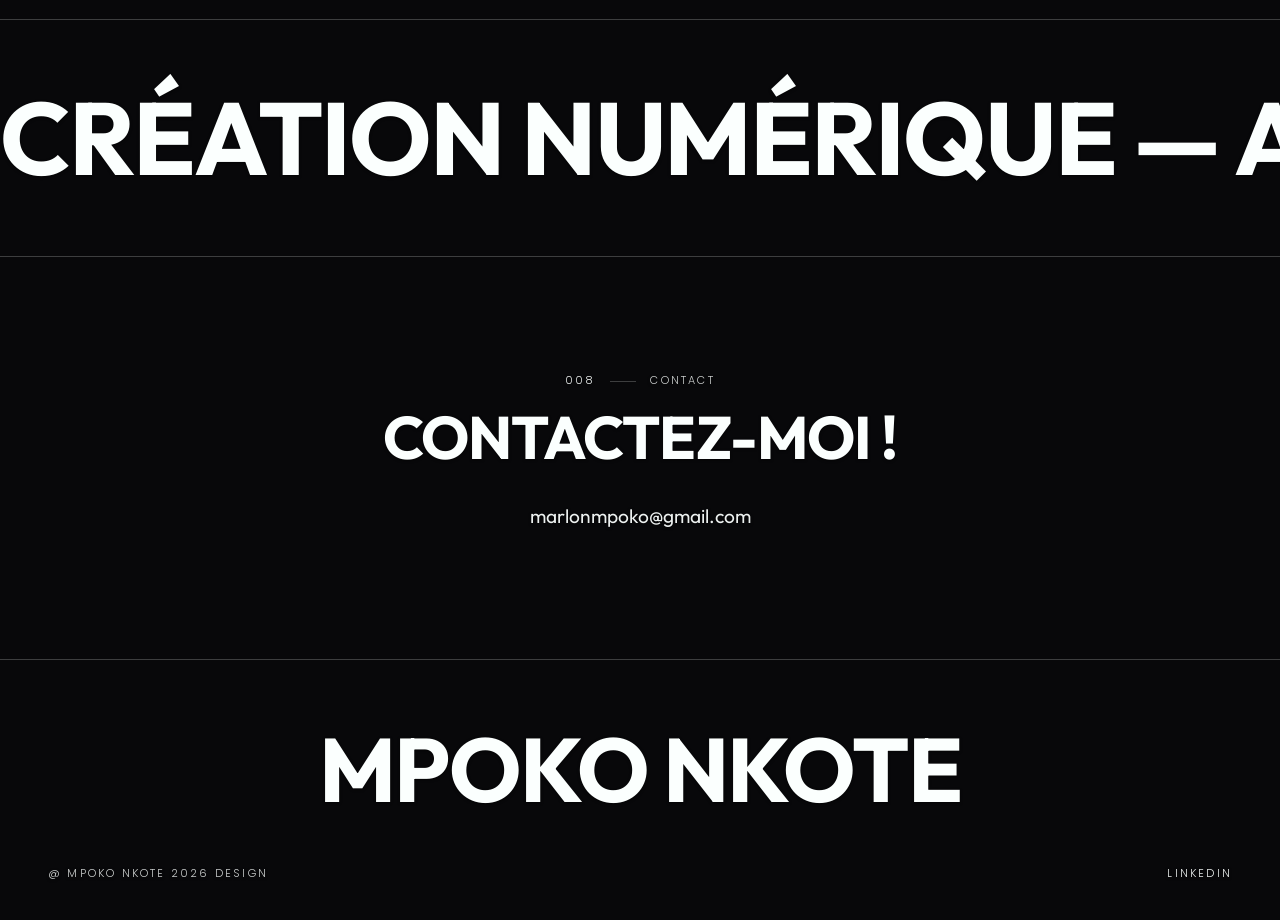
==== commit 8b0509f0: "Page Vidéo : sélection de 9 vidéos avec contexte, archives repliées ; menu Vidéo · Création visuelle" ====
--- a/index.html
+++ b/index.html
@@ -10,7 +10,7 @@
 <link rel="preconnect" href="https://fonts.gstatic.com" crossorigin>
 <link href="https://fonts.googleapis.com/css2?family=Outfit:wght@300;400;600;700&family=Poppins:wght@200;300;400;600&display=swap" rel="stylesheet">
 
-<link rel="stylesheet" href="css/style.css?v=20261029">
+<link rel="stylesheet" href="css/style.css?v=20261029b">
 </head>
 <body class="cinema">
 
@@ -33,10 +33,8 @@
   <nav class="nav" aria-label="Navigation principale">
     <a class="nav__brand" href="index.html" aria-current="page">Accueil</a>
     <ul class="nav__list">
-      <li><a href="audiovisuel.html">Audiovisuel</a></li>
-      <li><a href="projets.html">Projets</a></li>
-      <li><a href="creations.html">Créations</a></li>
-      <li><a href="stage.html">Stage</a></li>
+      <li><a href="audiovisuel.html">Vidéo</a></li>
+      <li><a href="creations.html">Création visuelle</a></li>
       <li><a href="contact.html">Contact</a></li>
     </ul>
   </nav>
@@ -138,7 +136,7 @@
     </div>
 
     <p class="projects__lien reveal">
-      <a href="audiovisuel.html">Voir les 23 vidéos <span aria-hidden="true">↗</span></a>
+      <a href="audiovisuel.html">Voir toutes les vidéos <span aria-hidden="true">↗</span></a>
     </p>
   </section>
 
@@ -420,9 +418,9 @@
   </div>
 </footer>
 
-<script src="js/main.js?v=20261029"></script>
-<script src="js/sommaire.js?v=20261029"></script>
-<script src="js/ambiance.js?v=20261029"></script>
-<script src="js/toile.js?v=20261029"></script>
+<script src="js/main.js?v=20261029b"></script>
+<script src="js/sommaire.js?v=20261029b"></script>
+<script src="js/ambiance.js?v=20261029b"></script>
+<script src="js/toile.js?v=20261029b"></script>
 </body>
 </html>
--- a/css/style.css
+++ b/css/style.css
@@ -660,6 +660,28 @@
 
 /* variante pour les pages intérieures : l'en-tête de page fournit déjà l'espace haut */
 .projects--flush{ padding-top: 0; }
+
+/* page Création visuelle : un intertitre au-dessus de chaque bloc (projets, disciplines) */
+.crea-sous{
+  max-width: 1440px;
+  margin-inline: auto;
+  padding: clamp(1rem, 3vw, 2rem) var(--gutter) clamp(1.5rem, 3vw, 2.5rem);
+  display: flex;
+  align-items: center;
+  gap: 1.25rem;
+}
+.crea-sous::after{
+  content: "";
+  flex: 1;
+  height: 1px;
+  background: rgba(251,255,254,.18);
+}
+.crea-sous__titre{
+  font-family: var(--display);
+  font-weight: 700;
+  font-size: clamp(1.4rem, 3vw, 2.4rem);
+  letter-spacing: -0.01em;
+}
 
 .projects__row{
   display: grid;
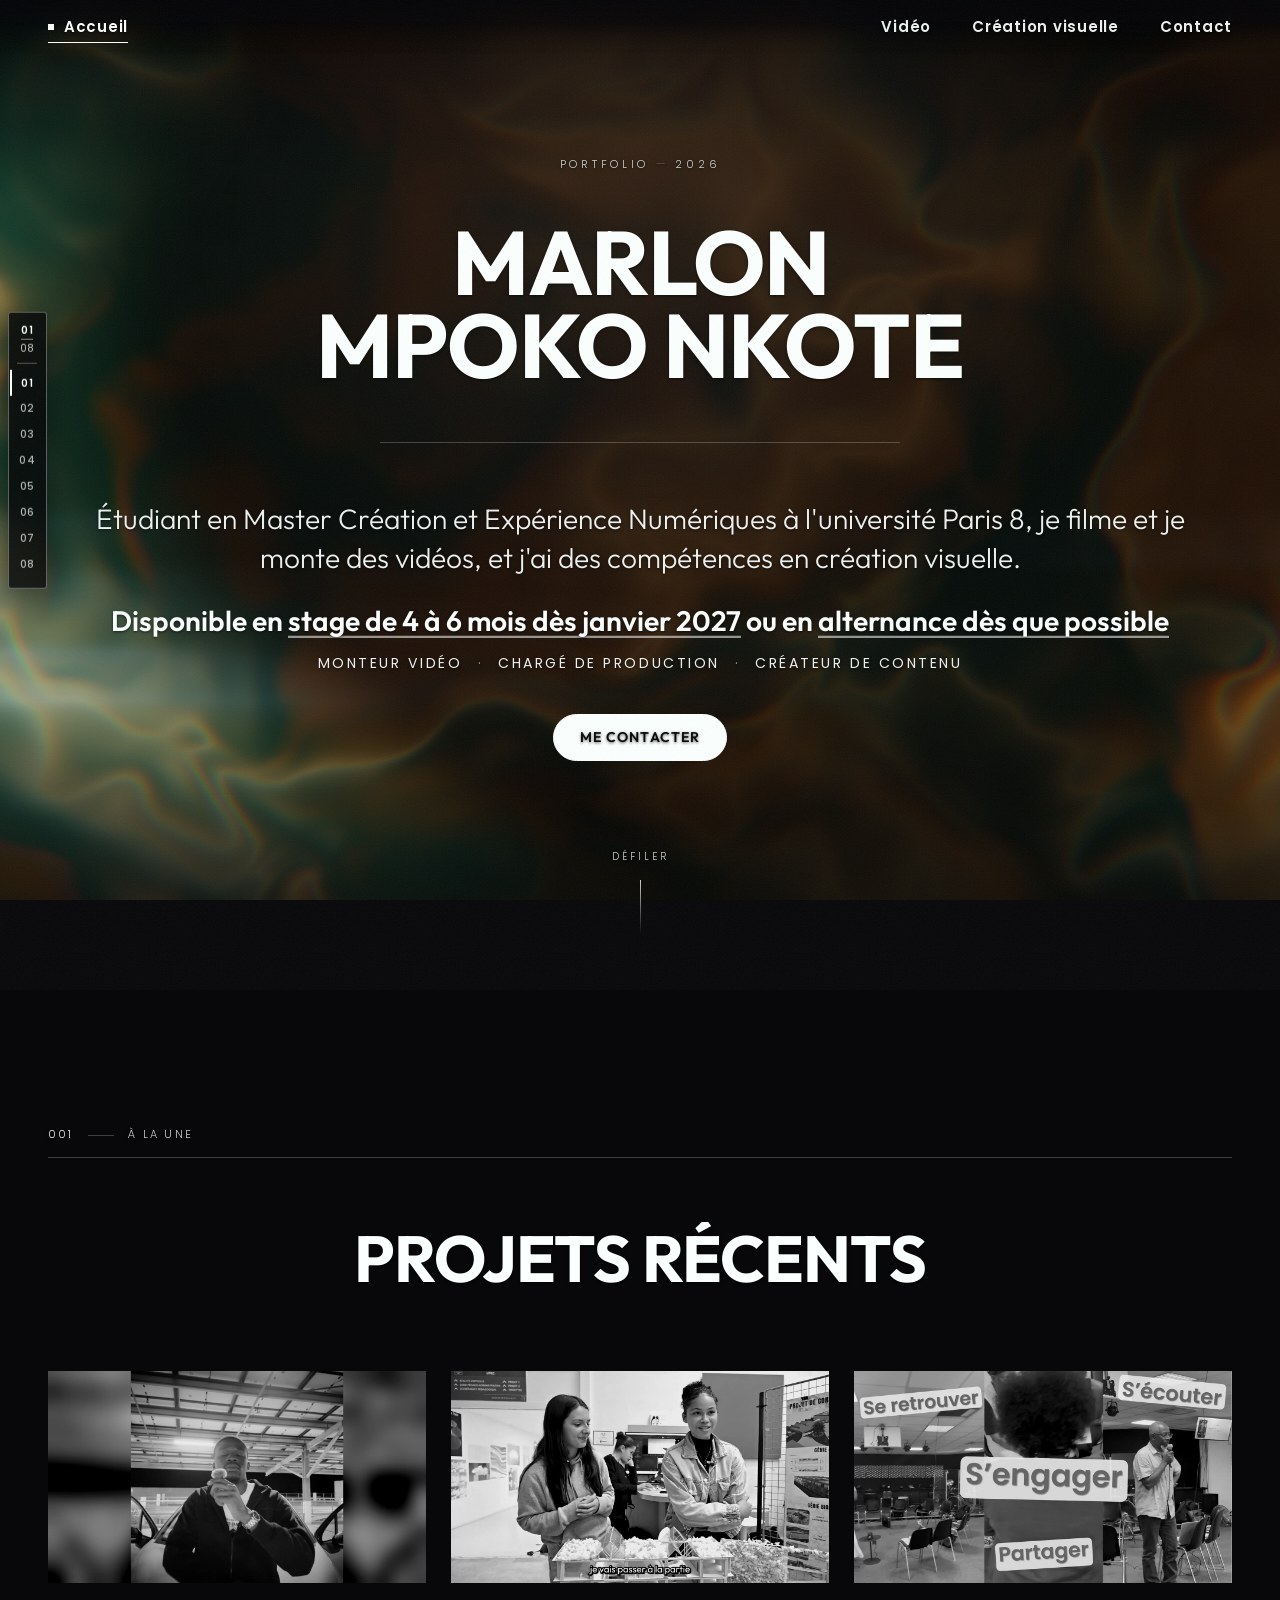
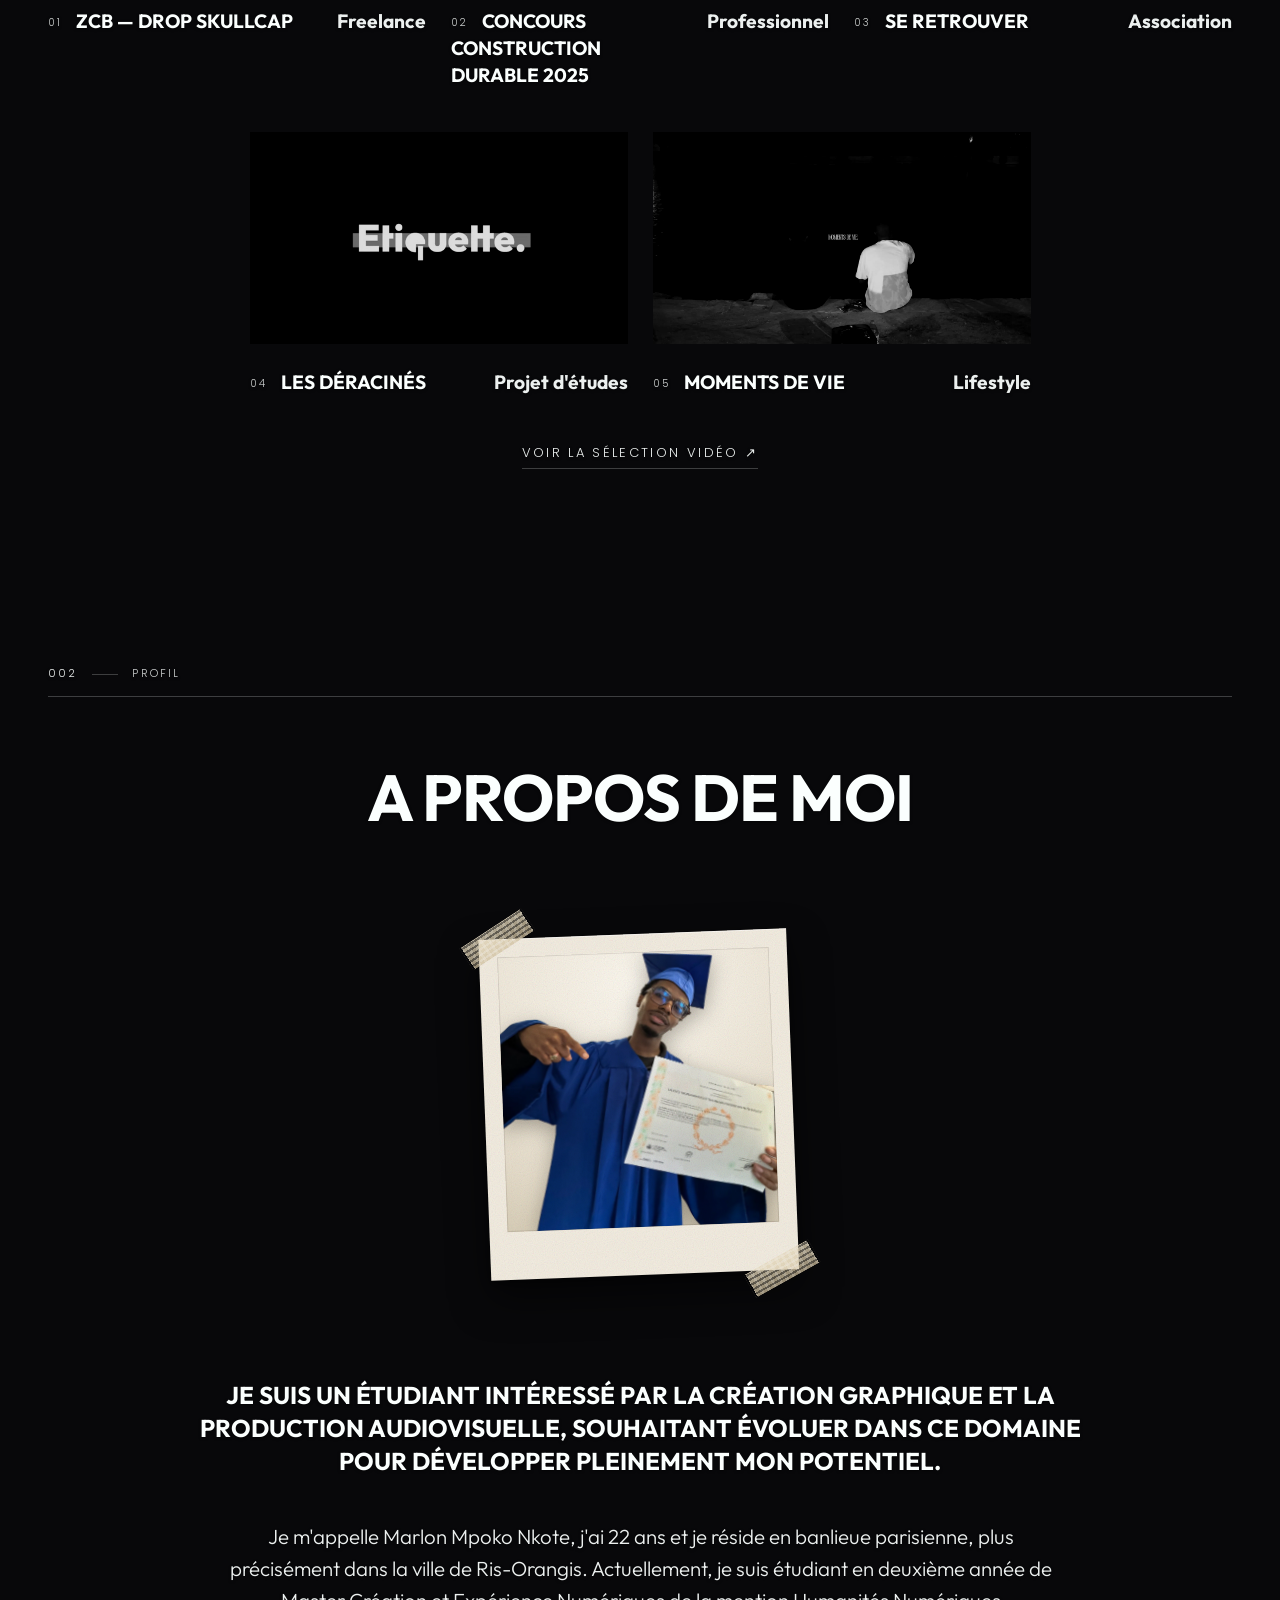
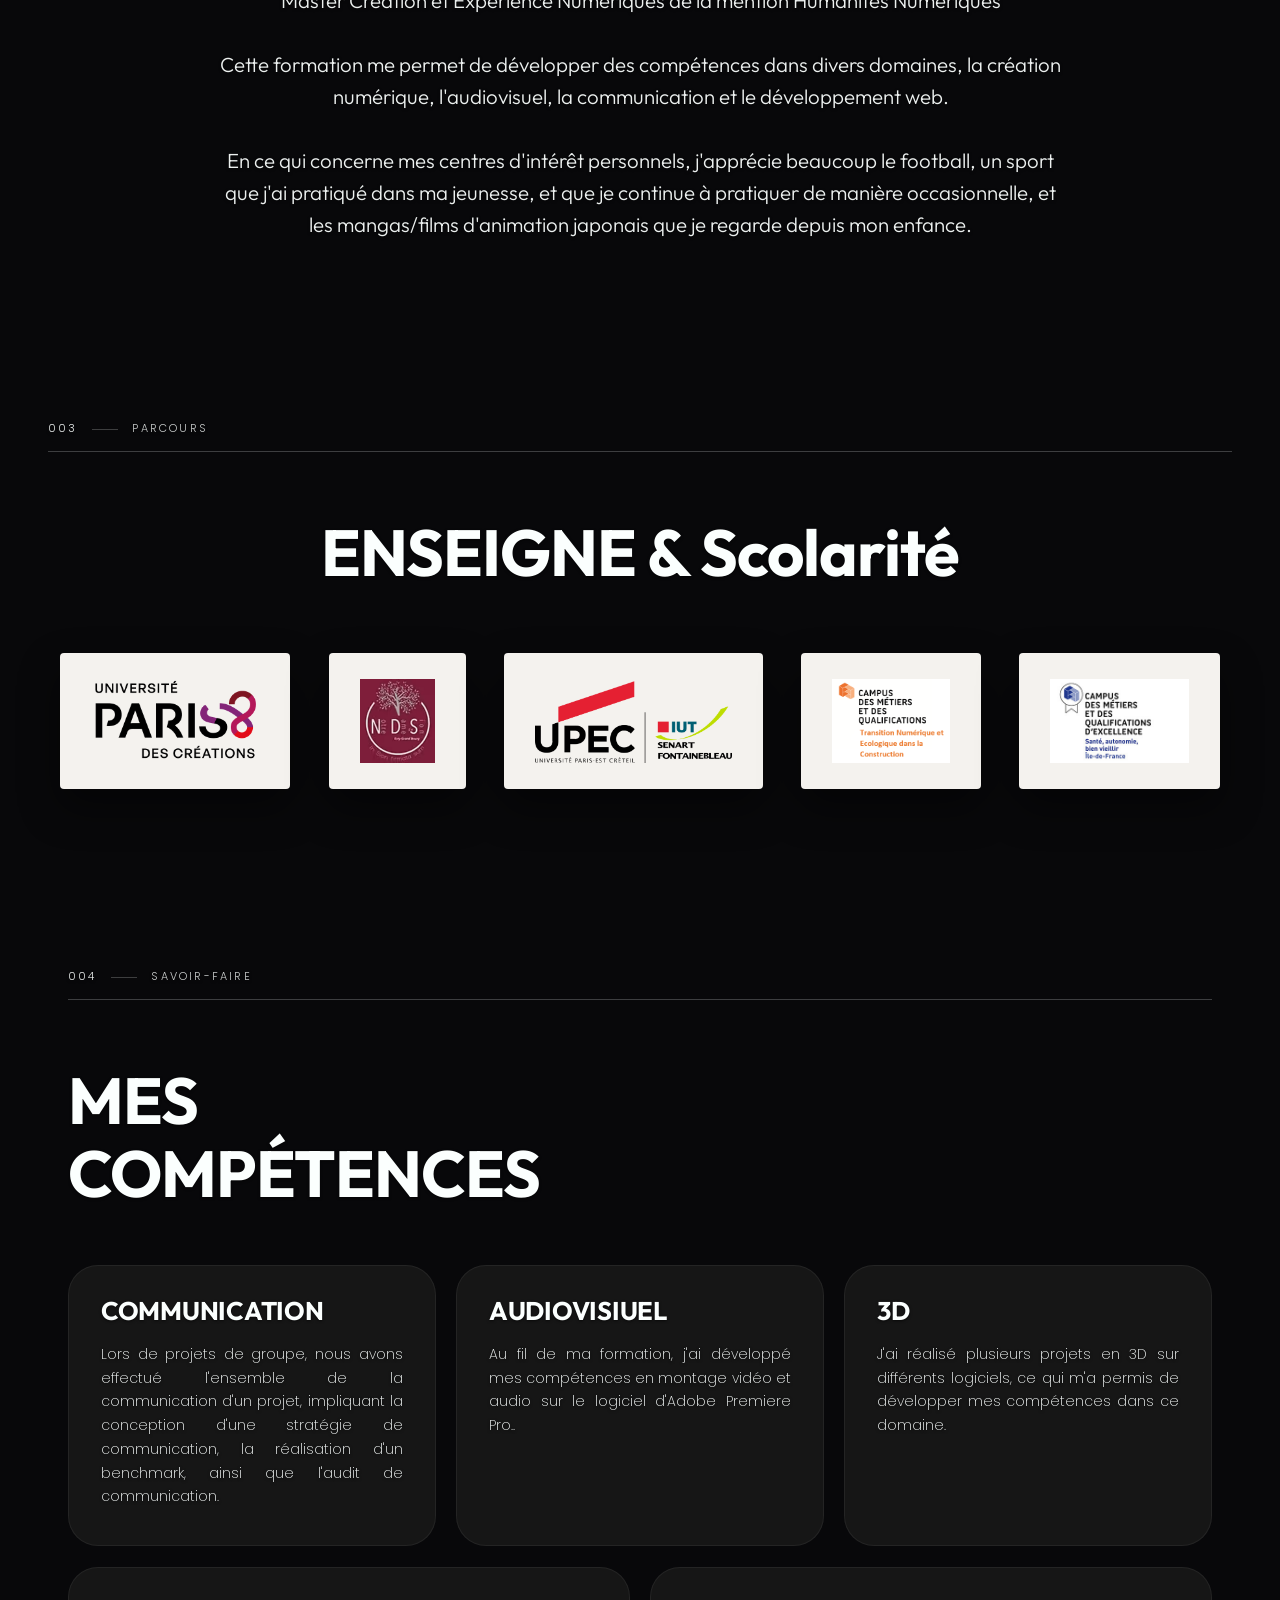
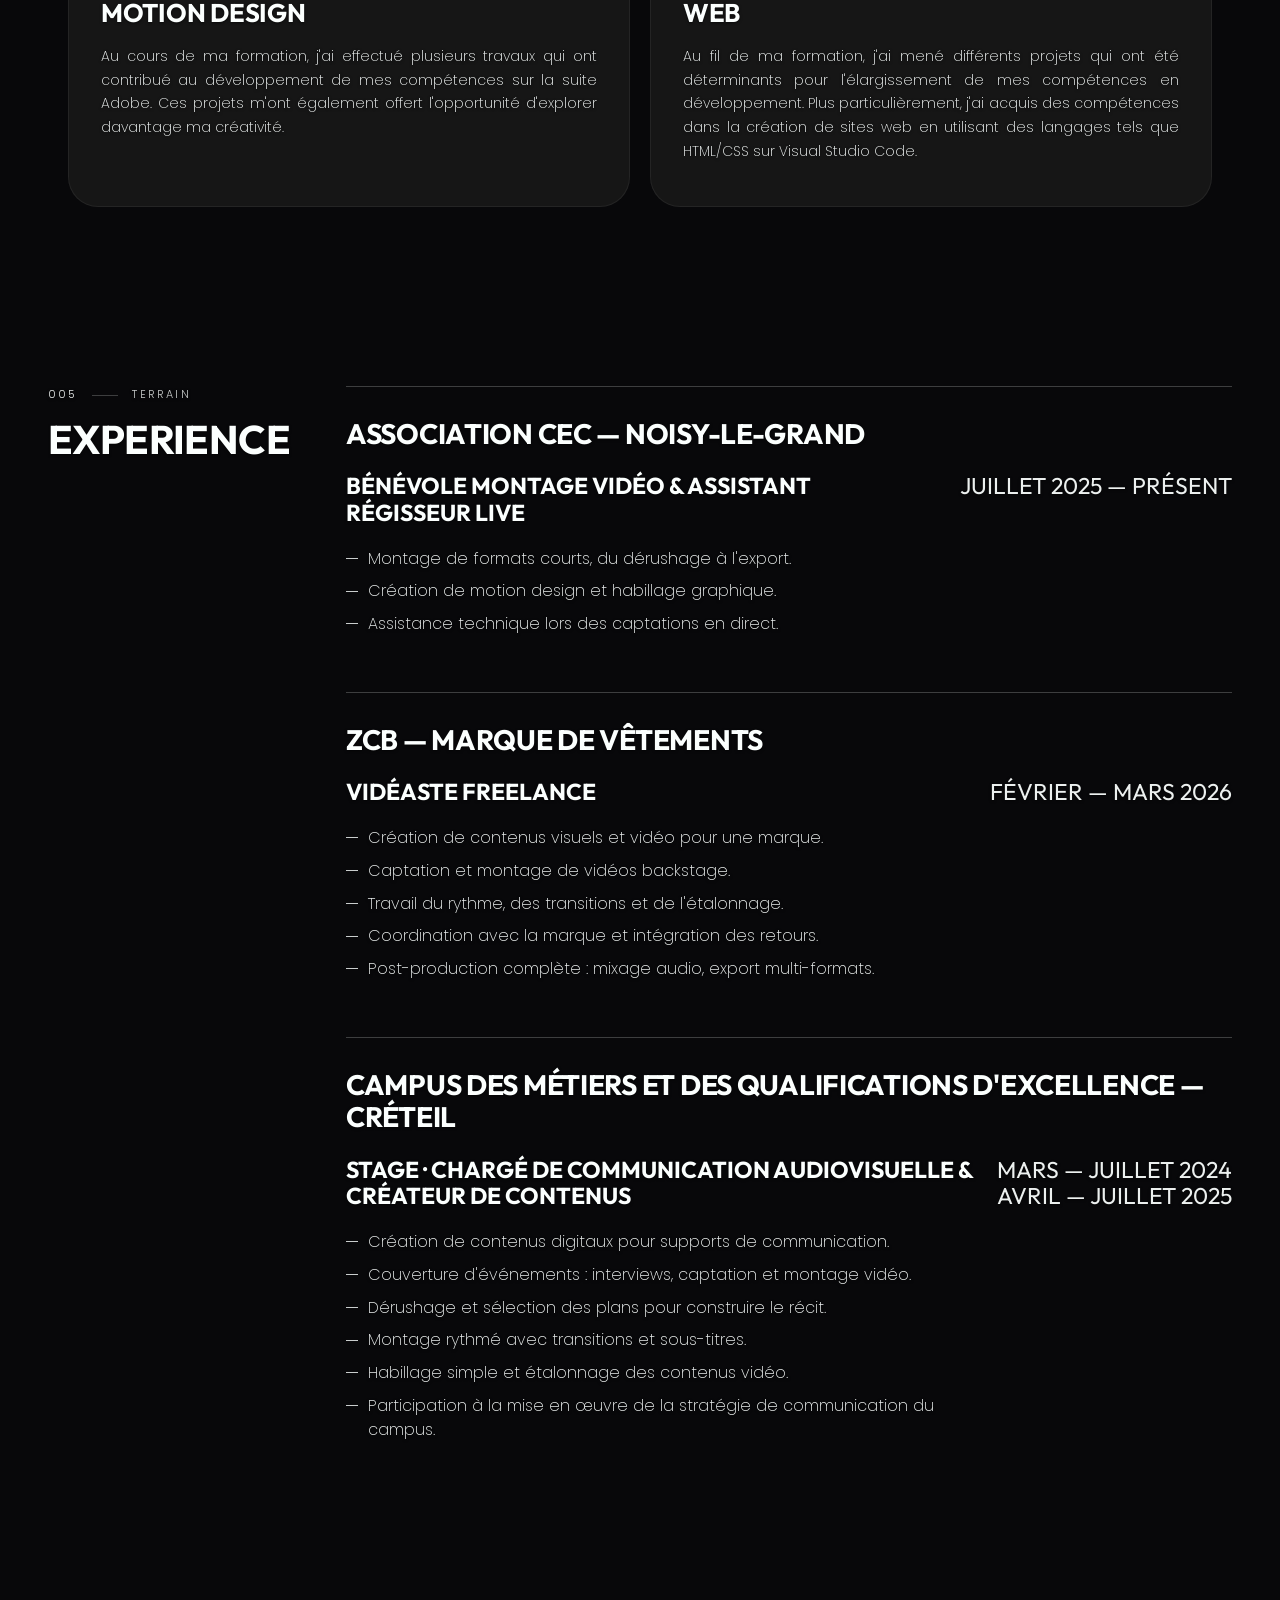
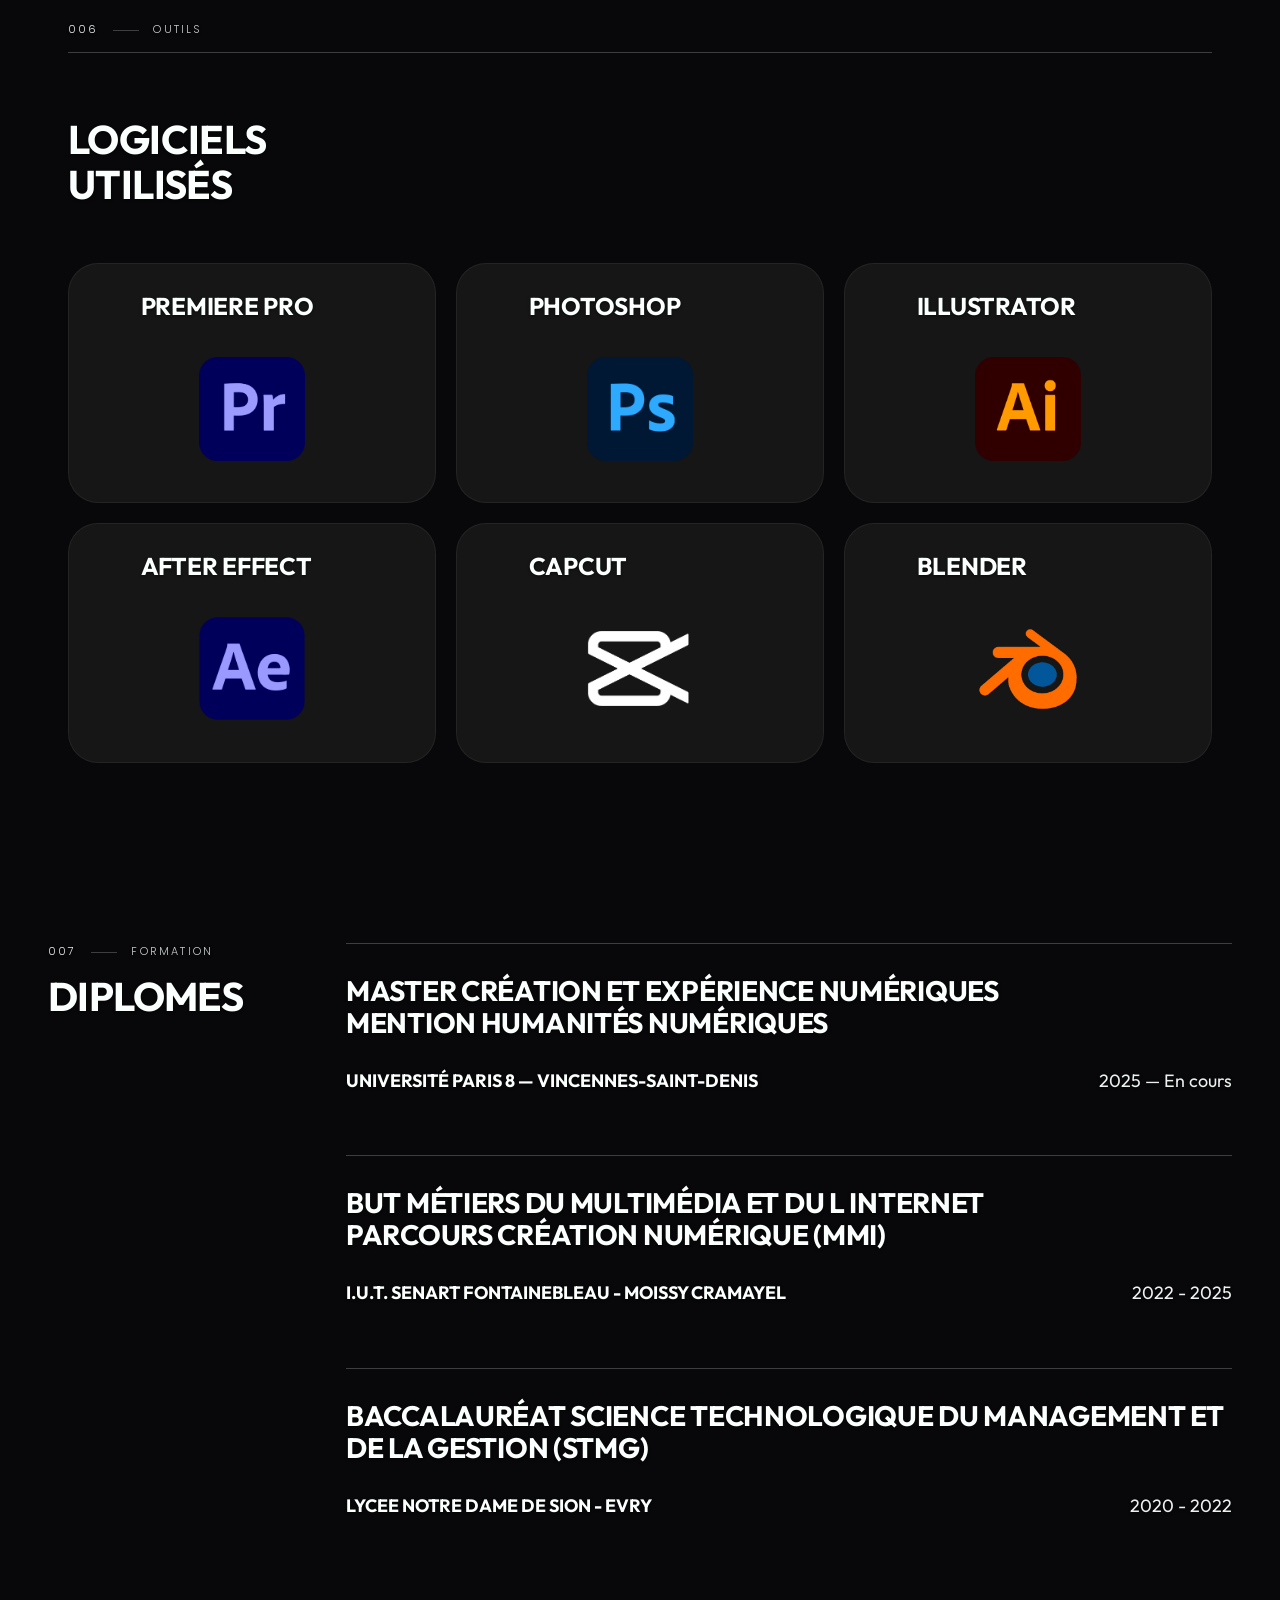
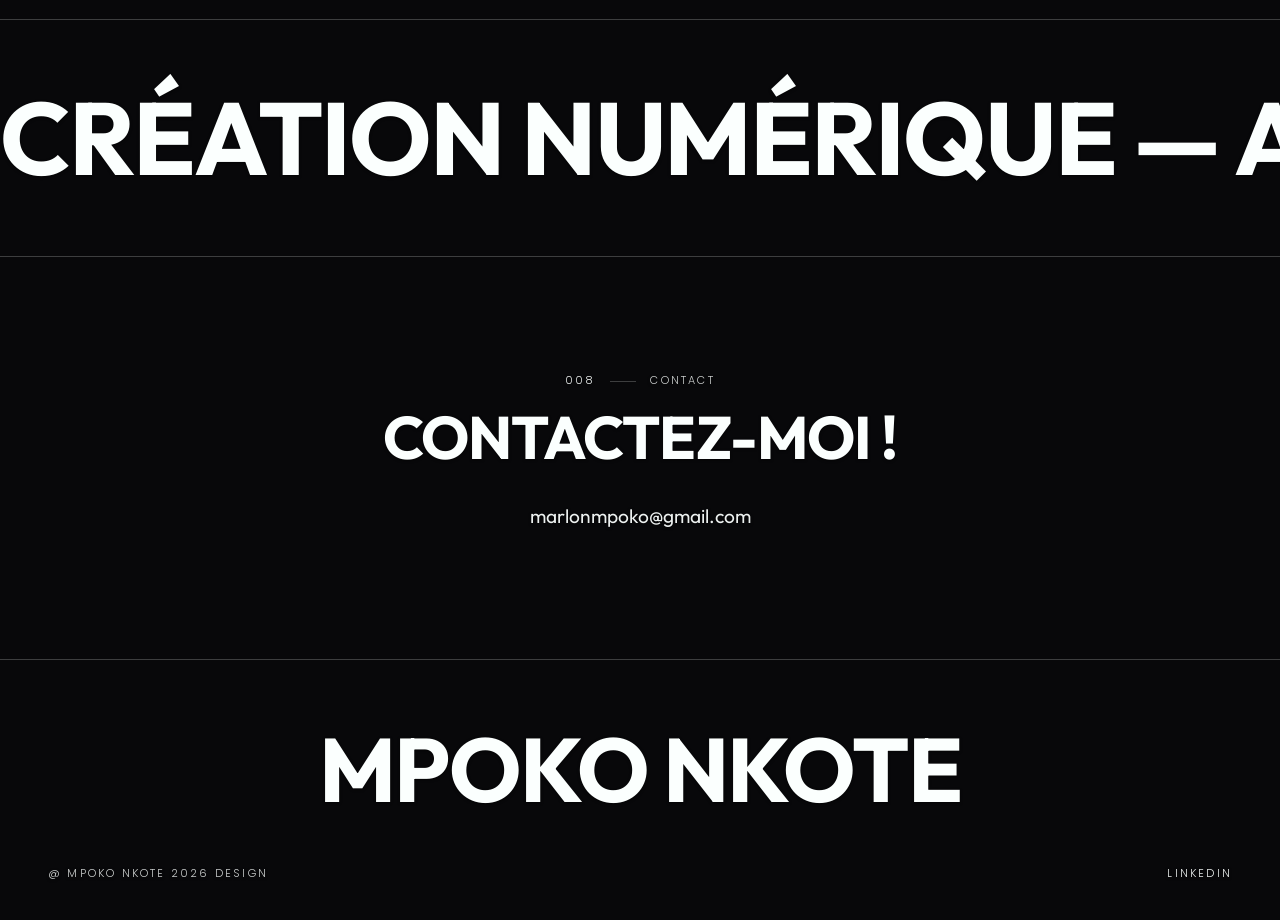
==== commit e8a3a7b5: "Accueil : une vidéo phare par rubrique, alignée sur la sélection Co-Authored-By: Claude Opus 5.5 <no" ====
--- a/index.html
+++ b/index.html
@@ -85,21 +85,21 @@
 
     <div class="projects__row projects__row--bobine">
       <article class="project">
-        <a class="project__media reveal reveal--up" href="audiovisuel.html#lifestyle" aria-label="Vidéo Moments de vie">
-          <img src="assets/img/video/moments-de-vie.jpg" alt="Moments de vie" loading="lazy">
+        <a class="project__media reveal reveal--up" href="audiovisuel.html#freelance" aria-label="Vidéo ZCB — Drop Skullcap">
+          <img src="assets/img/video/zcb-skullcap.jpg" alt="ZCB — Drop Skullcap" loading="lazy">
         </a>
         <div class="project__meta reveal">
-          <a class="project__name" href="audiovisuel.html#lifestyle"><span class="project__idx">01</span>MOMENTS DE VIE</a>
-          <a class="project__year" href="audiovisuel.html#lifestyle">Lifestyle</a>
+          <a class="project__name" href="audiovisuel.html#freelance"><span class="project__idx">01</span>ZCB — DROP SKULLCAP</a>
+          <a class="project__year" href="audiovisuel.html#freelance">Freelance</a>
         </div>
       </article>
 
       <article class="project">
-        <a class="project__media reveal reveal--up" data-delay="1" href="audiovisuel.html#professionnel" aria-label="Vidéo Concours construction durable">
-          <img src="assets/img/video/concours-construction.jpg" alt="Concours construction durable" loading="lazy">
+        <a class="project__media reveal reveal--up" data-delay="1" href="audiovisuel.html#professionnel" aria-label="Vidéo Concours Construction Durable 2025">
+          <img src="assets/img/video/concours-2025.jpg" alt="Concours Construction Durable 2025" loading="lazy">
         </a>
         <div class="project__meta reveal" data-delay="1">
-          <a class="project__name" href="audiovisuel.html#professionnel"><span class="project__idx">02</span>CONCOURS CONSTRUCTION DURABLE</a>
+          <a class="project__name" href="audiovisuel.html#professionnel"><span class="project__idx">02</span>CONCOURS CONSTRUCTION DURABLE 2025</a>
           <a class="project__year" href="audiovisuel.html#professionnel">Professionnel</a>
         </div>
       </article>
@@ -115,28 +115,28 @@
       </article>
 
       <article class="project">
-        <a class="project__media reveal reveal--up" data-delay="3" href="audiovisuel.html#freelance" aria-label="Vidéo ZCB — Vlog #1">
-          <img src="assets/img/video/zcb-vlog.jpg" alt="ZCB — Vlog #1" loading="lazy">
+        <a class="project__media reveal reveal--up" data-delay="3" href="audiovisuel.html#projet-etudes" aria-label="Vidéo Les Déracinés">
+          <img src="assets/img/video/deracines.jpg" alt="Les Déracinés" loading="lazy">
         </a>
         <div class="project__meta reveal" data-delay="3">
-          <a class="project__name" href="audiovisuel.html#freelance"><span class="project__idx">04</span>ZCB — VLOG&nbsp;#1</a>
-          <a class="project__year" href="audiovisuel.html#freelance">Freelance</a>
+          <a class="project__name" href="audiovisuel.html#projet-etudes"><span class="project__idx">04</span>LES DÉRACINÉS</a>
+          <a class="project__year" href="audiovisuel.html#projet-etudes">Projet d'études</a>
         </div>
       </article>
 
       <article class="project">
-        <a class="project__media reveal reveal--up" data-delay="4" href="audiovisuel.html#projet-etudes" aria-label="Court-métrage Les Déracinés">
-          <img src="assets/img/video/deracines.jpg" alt="Les Déracinés" loading="lazy">
+        <a class="project__media reveal reveal--up" data-delay="4" href="audiovisuel.html#lifestyle" aria-label="Vidéo Moments de vie">
+          <img src="assets/img/video/moments-de-vie.jpg" alt="Moments de vie" loading="lazy">
         </a>
         <div class="project__meta reveal" data-delay="4">
-          <a class="project__name" href="audiovisuel.html#projet-etudes"><span class="project__idx">05</span>LES DÉRACINÉS</a>
-          <a class="project__year" href="audiovisuel.html#projet-etudes">Projet d'études</a>
+          <a class="project__name" href="audiovisuel.html#lifestyle"><span class="project__idx">05</span>MOMENTS DE VIE</a>
+          <a class="project__year" href="audiovisuel.html#lifestyle">Lifestyle</a>
         </div>
       </article>
     </div>
 
     <p class="projects__lien reveal">
-      <a href="audiovisuel.html">Voir toutes les vidéos <span aria-hidden="true">↗</span></a>
+      <a href="audiovisuel.html">Voir la sélection vidéo <span aria-hidden="true">↗</span></a>
     </p>
   </section>
 
